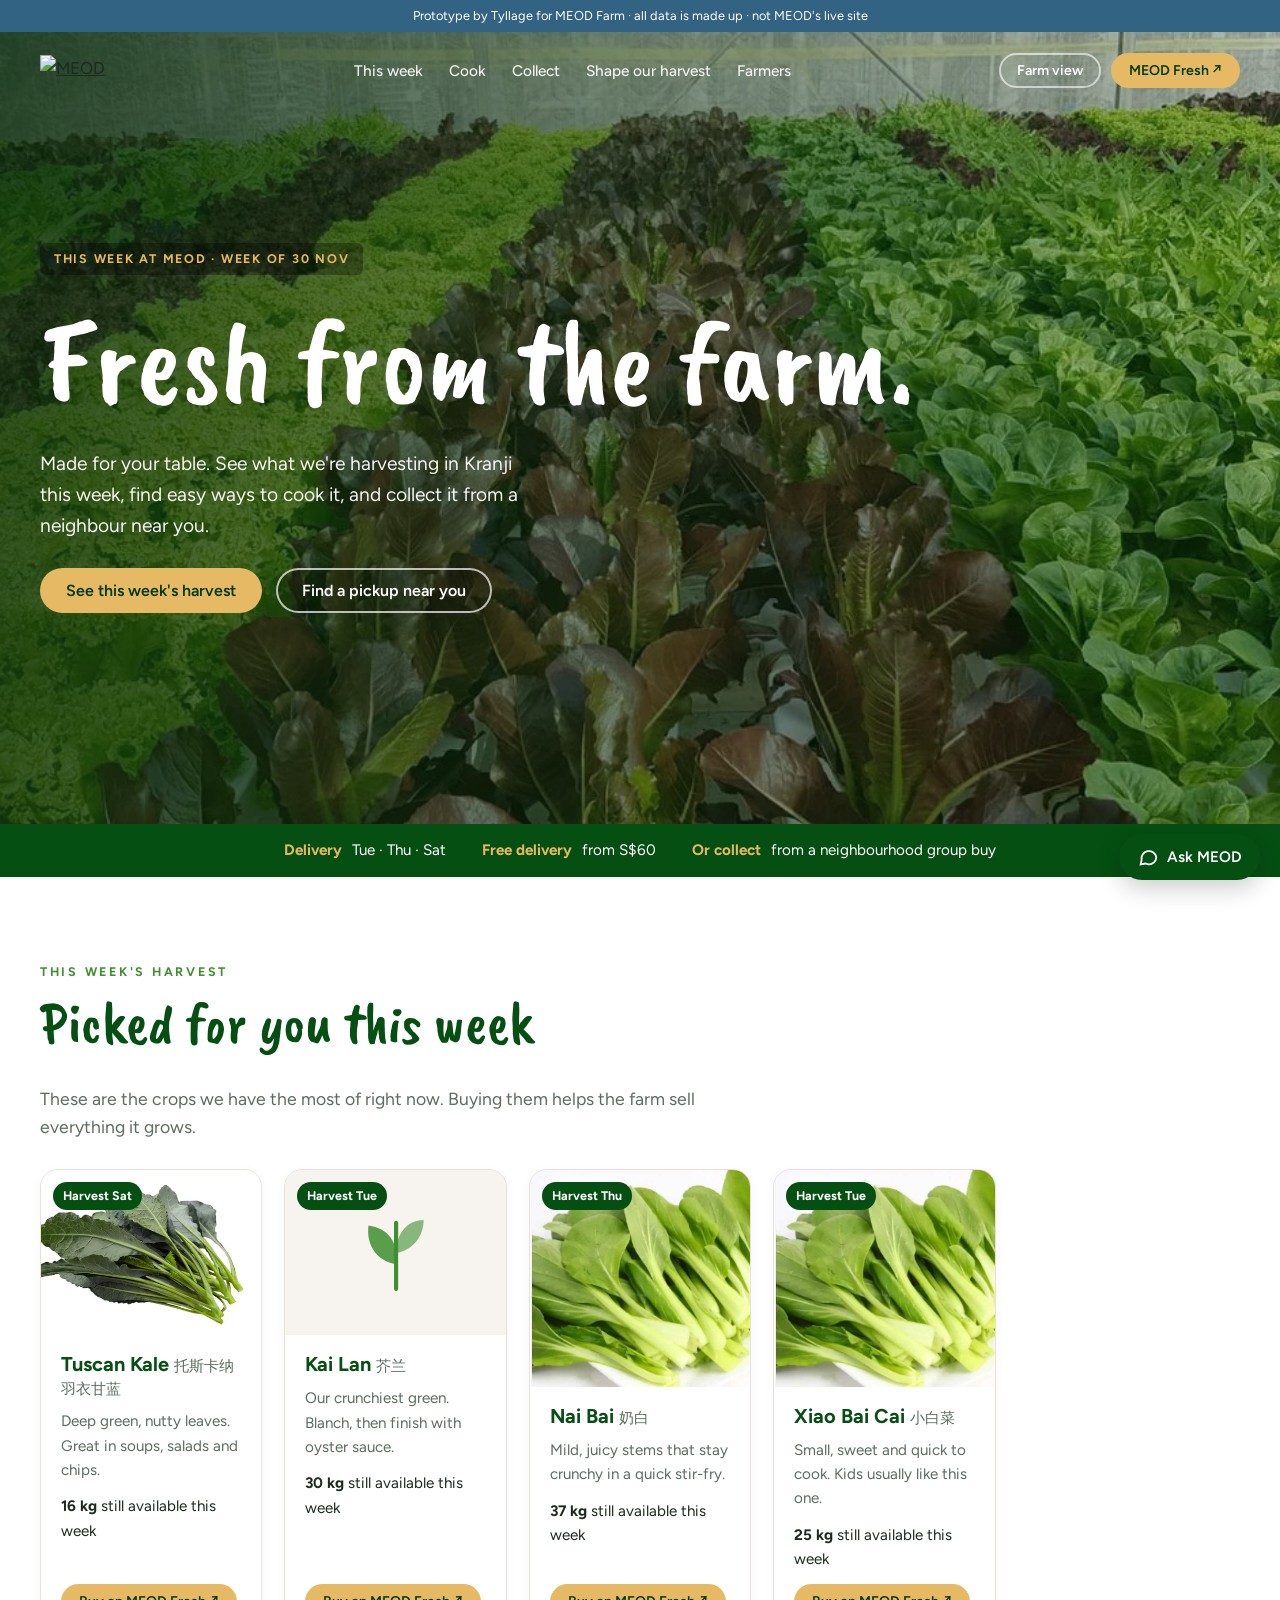
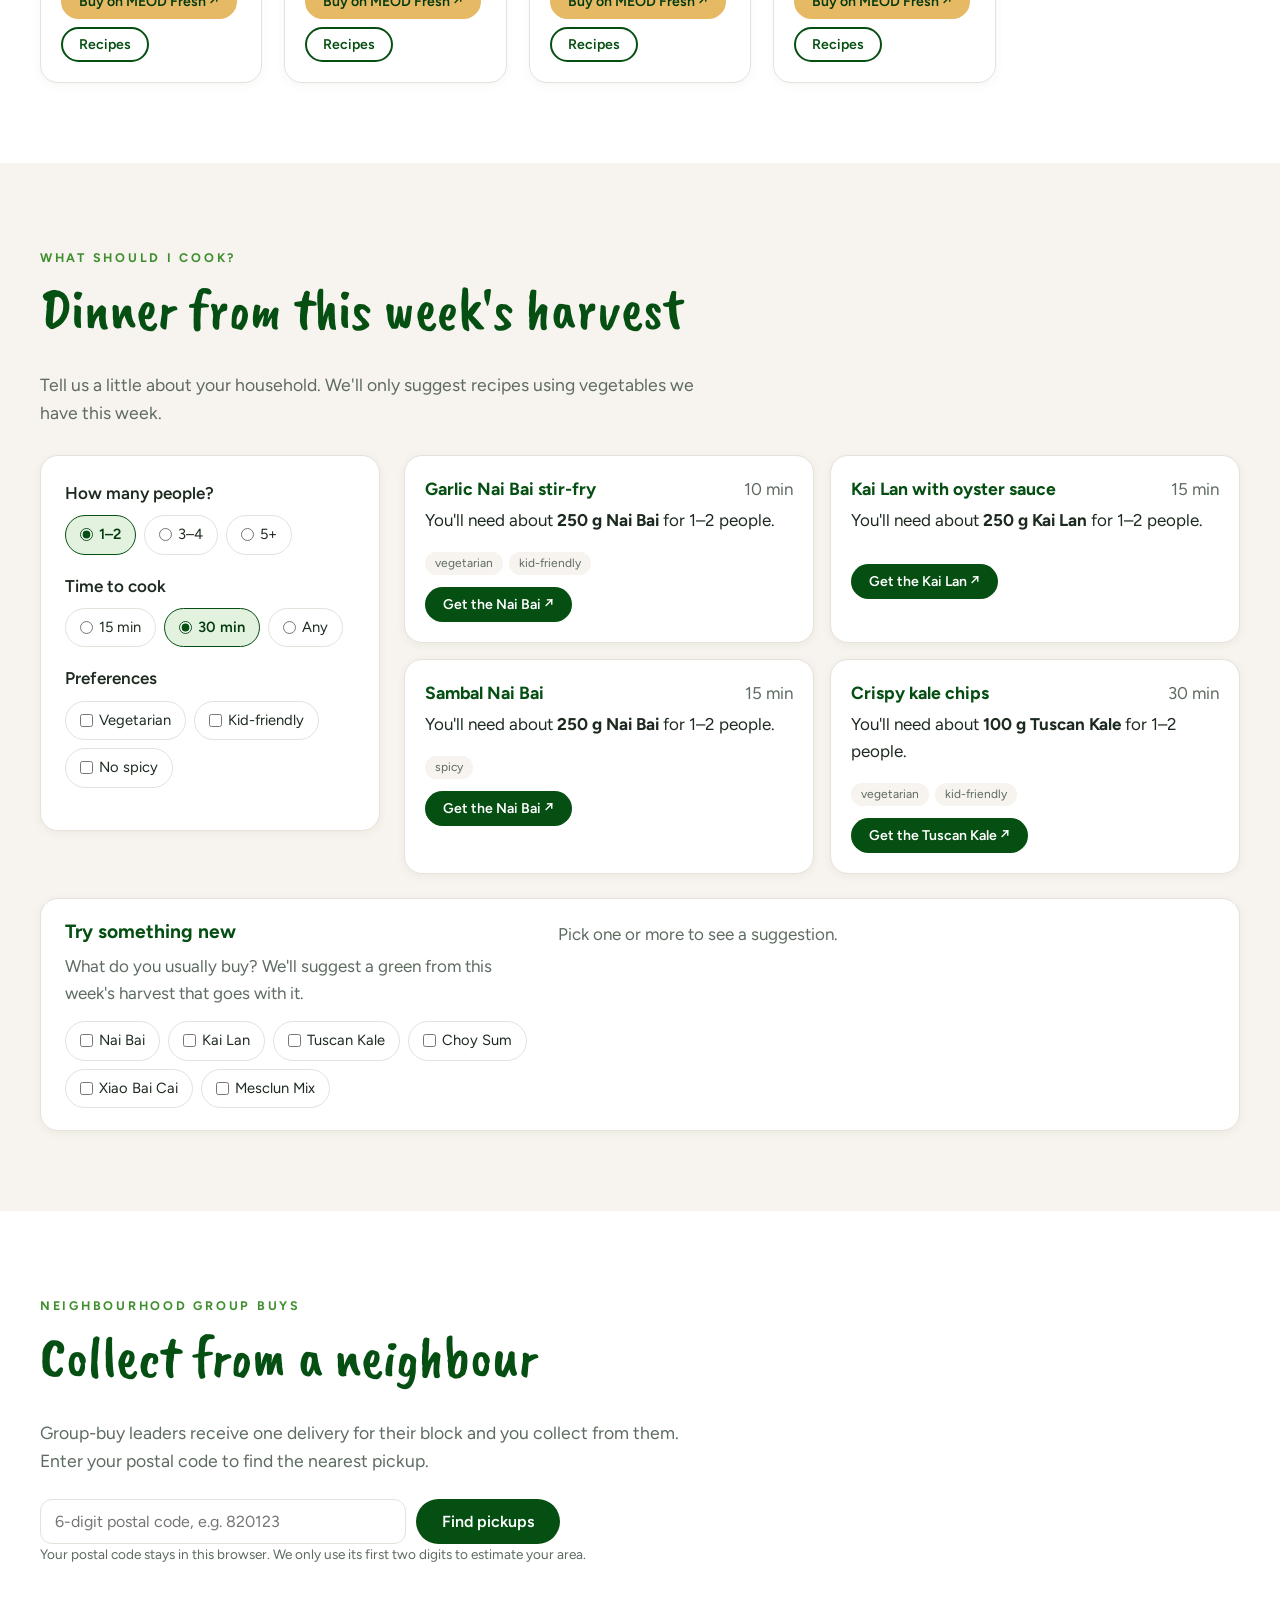
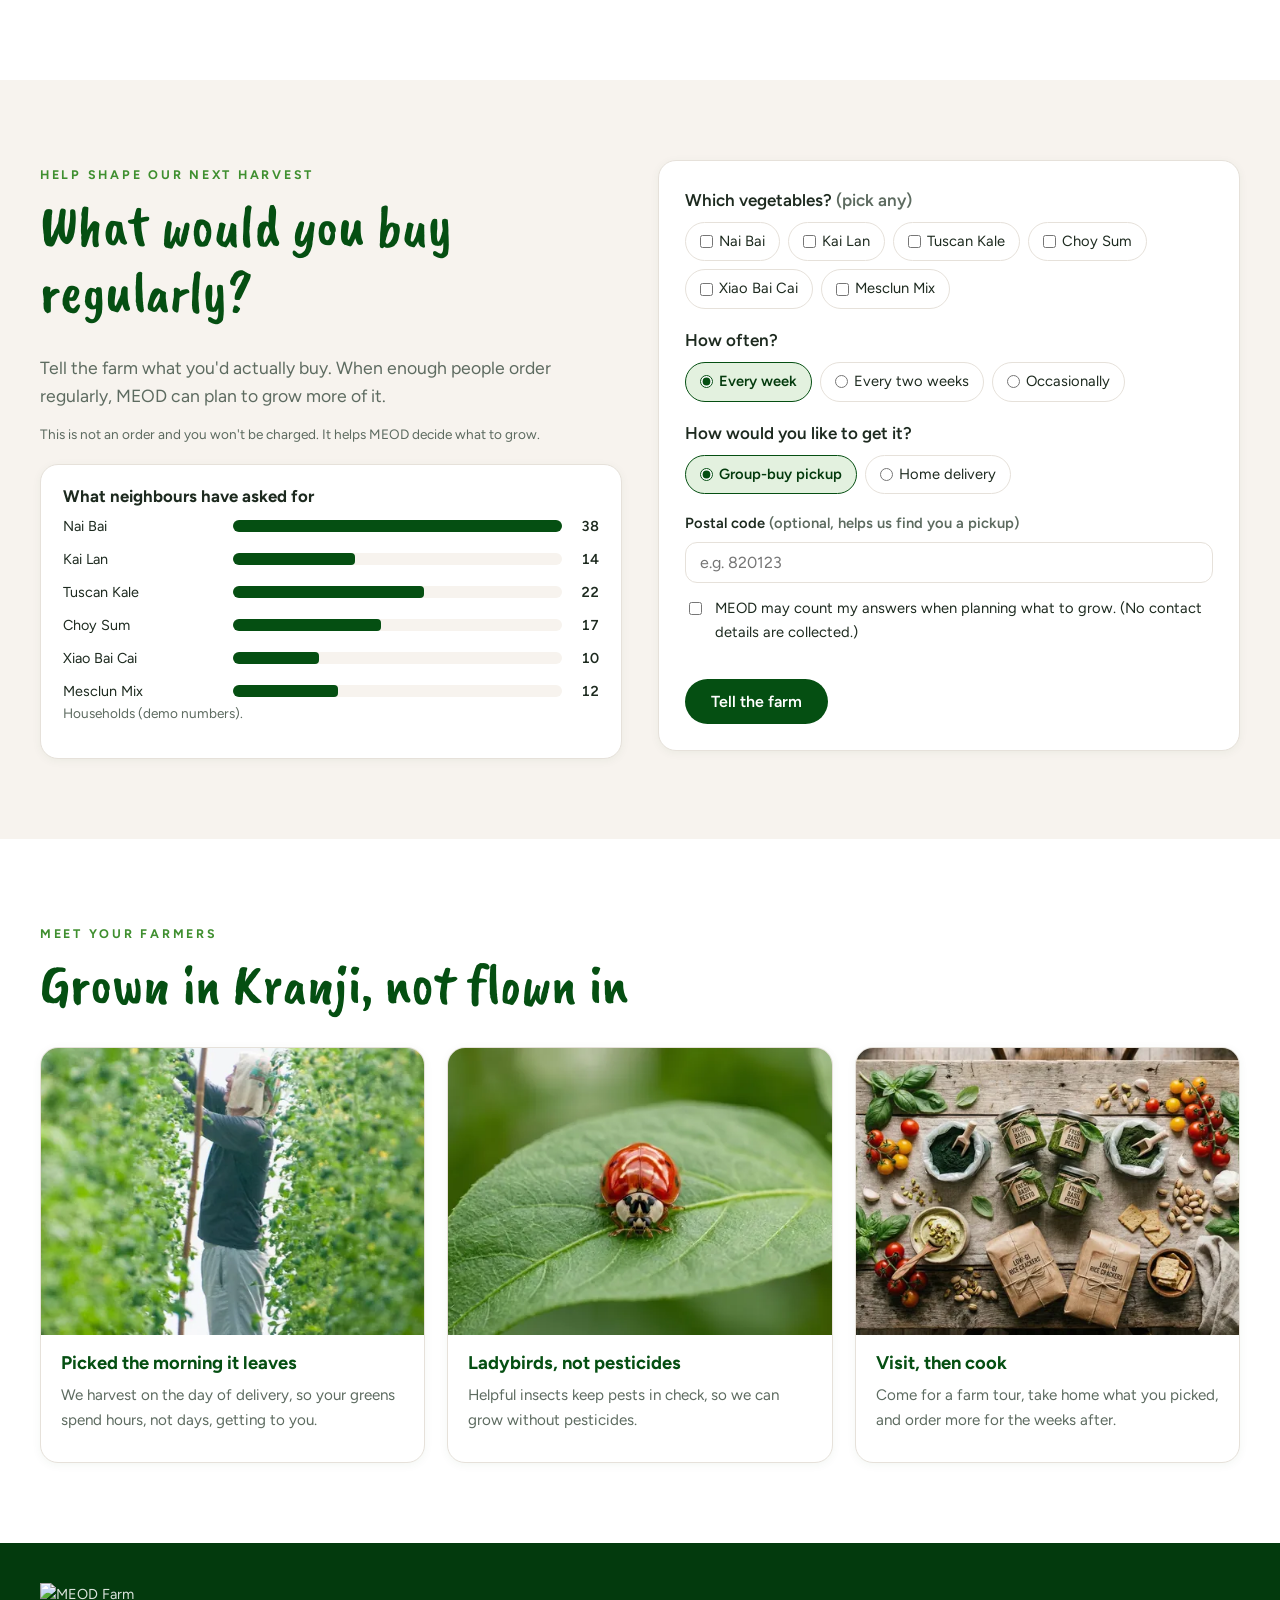
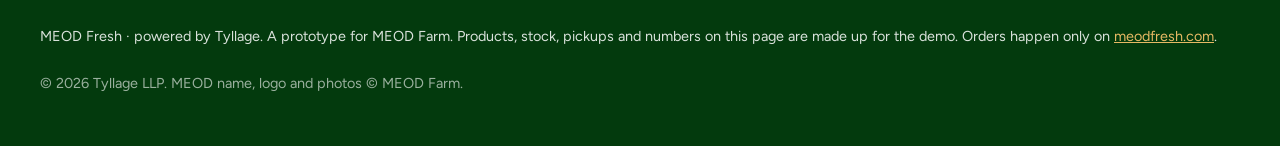
==== index.html @ af115d6a "Add 10 AI growth features to the prototype Strategy advisor, experiment optimiser with significance " ====
<!doctype html>
<html lang="en">
<head>
  <meta charset="utf-8">
  <meta name="viewport" content="width=device-width, initial-scale=1">
  <title>This Week at MEOD — Fresh Singapore-Grown Vegetables | Prototype</title>
  <meta name="description" content="Prototype: see what MEOD Farm is harvesting this week in Kranji, Singapore, find recipes, find a neighbourhood group-buy pickup and tell the farm what you'd buy.">
  <link rel="preconnect" href="https://fonts.googleapis.com">
  <link rel="preconnect" href="https://fonts.gstatic.com" crossorigin>
  <link href="https://fonts.googleapis.com/css2?family=Caveat+Brush&family=Figtree:wght@300;400;500;600;700&display=swap" rel="stylesheet">
  <link rel="stylesheet" href="css/style.css">
  <link rel="icon" type="image/png" href="assets/img/favicon.png">
  <meta name="theme-color" content="#054f12">
</head>
<body class="site">
  <a class="skip-link" href="#main">Skip to content</a>
  <div class="proto-bar" role="note">Prototype by Tyllage for MEOD Farm · all data is made up · not MEOD's live site</div>

  <header class="site-header">
    <nav class="container nav" aria-label="Main">
      <a class="logo" href="index.html"><img src="assets/meod-light.svg" alt="MEOD Farm home" width="106" height="30"></a>
      <ul class="nav-links" id="nav-links">
        <li><a href="#harvest">This week</a></li>
        <li><a href="#cook">Cook</a></li>
        <li><a href="#collect">Collect</a></li>
        <li><a href="#shape">Shape our harvest</a></li>
        <li><a href="#farmers">Farmers</a></li>
      </ul>
      <div class="nav-actions">
        <a class="btn btn-sm btn-outline-light" href="growth.html">Farm view</a>
        <a class="btn btn-sm btn-gold" data-store="nav" href="https://meodfresh.com/" target="_blank" rel="noopener">MEOD Fresh ↗</a>
        <button class="menu-toggle" type="button" aria-controls="nav-links" aria-expanded="false" aria-label="Open menu">
          <svg viewBox="0 0 24 24" fill="none" stroke="currentColor" stroke-width="2" aria-hidden="true"><path d="M3 6h18M3 12h18M3 18h18"/></svg>
        </button>
      </div>
    </nav>
  </header>

  <main id="main">
    <section class="hero">
      <img class="hero-bg" src="assets/img/hero-farm.webp" srcset="assets/img/hero-farm-640.webp 640w, assets/img/hero-farm.webp 1200w" sizes="100vw" alt="" fetchpriority="high">
      <div class="container">
        <span class="eyebrow badge">This week at MEOD · <span id="hero-week"></span></span>
        <h1 class="script">Fresh from the farm.</h1>
        <p class="hero-lead">Made for your table. See what we're harvesting in Kranji this week, find easy ways to cook it, and collect it from a neighbour near you.</p>
        <div class="hero-ctas">
          <a class="btn btn-gold" href="#harvest">See this week's harvest</a>
          <a class="btn btn-ghost" href="#collect">Find a pickup near you</a>
        </div>
      </div>
    </section>

    <div class="info-strip">
      <div class="container info-row">
        <span><strong>Delivery</strong> Tue · Thu · Sat</span>
        <span><strong>Free delivery</strong> from S$60</span>
        <span><strong>Or collect</strong> from a neighbourhood group buy</span>
      </div>
    </div>

    <section id="harvest">
      <div class="container">
        <span class="eyebrow dark">This week's harvest</span>
        <h2 class="script section-title">Picked for you this week</h2>
        <p class="lead">These are the crops we have the most of right now. Buying them helps the farm sell everything it grows.</p>
        <div class="crop-grid" id="crop-grid"></div>
      </div>
    </section>

    <section id="cook" class="tint">
      <div class="container">
        <span class="eyebrow dark">What should I cook?</span>
        <h2 class="script section-title">Dinner from this week's harvest</h2>
        <p class="lead">Tell us a little about your household. We'll only suggest recipes using vegetables we have this week.</p>
        <div class="cook-layout">
          <form class="card cook-form" id="cook-form">
            <fieldset>
              <legend>How many people?</legend>
              <div class="chips">
                <label class="chip"><input type="radio" name="size" value="2" checked> 1–2</label>
                <label class="chip"><input type="radio" name="size" value="4"> 3–4</label>
                <label class="chip"><input type="radio" name="size" value="6"> 5+</label>
              </div>
            </fieldset>
            <fieldset>
              <legend>Time to cook</legend>
              <div class="chips">
                <label class="chip"><input type="radio" name="mins" value="15"> 15 min</label>
                <label class="chip"><input type="radio" name="mins" value="30" checked> 30 min</label>
                <label class="chip"><input type="radio" name="mins" value="60"> Any</label>
              </div>
            </fieldset>
            <fieldset>
              <legend>Preferences</legend>
              <div class="chips">
                <label class="chip"><input type="checkbox" name="pref" value="vegetarian"> Vegetarian</label>
                <label class="chip"><input type="checkbox" name="pref" value="kid-friendly"> Kid-friendly</label>
                <label class="chip"><input type="checkbox" name="pref" value="no-spicy"> No spicy</label>
              </div>
            </fieldset>
          </form>
          <div class="recipe-list" id="recipe-list" aria-live="polite"></div>
        </div>
        <div class="card foryou" id="foryou">
          <div class="foryou-head">
            <h3>Try something new</h3>
            <p class="muted">What do you usually buy? We'll suggest a green from this week's harvest that goes with it.</p>
            <div class="chips" id="usual-crops"></div>
          </div>
          <div class="foryou-out" id="foryou-out" aria-live="polite"></div>
        </div>
      </div>
    </section>

    <section id="collect">
      <div class="container">
        <span class="eyebrow dark">Neighbourhood group buys</span>
        <h2 class="script section-title">Collect from a neighbour</h2>
        <p class="lead">Group-buy leaders receive one delivery for their block and you collect from them. Enter your postal code to find the nearest pickup.</p>
        <form class="postal-form" id="postal-form" novalidate>
          <label for="postal" class="sr-only">Postal code</label>
          <input id="postal" name="postal" inputmode="numeric" autocomplete="postal-code" maxlength="6" placeholder="6-digit postal code, e.g. 820123" required>
          <button class="btn btn-forest" type="submit">Find pickups</button>
        </form>
        <p class="form-note">Your postal code stays in this browser. We only use its first two digits to estimate your area.</p>
        <p class="form-error" id="postal-error" role="alert"></p>
        <div class="point-list" id="point-list" aria-live="polite"></div>
      </div>
    </section>

    <section id="shape" class="tint">
      <div class="container shape-layout">
        <div>
          <span class="eyebrow dark">Help shape our next harvest</span>
          <h2 class="script section-title">What would you buy regularly?</h2>
          <p class="lead">Tell the farm what you'd actually buy. When enough people order regularly, MEOD can plan to grow more of it.</p>
          <p class="form-note">This is not an order and you won't be charged. It helps MEOD decide what to grow.</p>
          <div class="interest-summary card" id="interest-summary"></div>
        </div>
        <form class="card interest-form" id="interest-form" novalidate>
          <fieldset>
            <legend>Which vegetables? <span class="muted">(pick any)</span></legend>
            <div class="chips" id="interest-crops"></div>
          </fieldset>
          <fieldset>
            <legend>How often?</legend>
            <div class="chips">
              <label class="chip"><input type="radio" name="freq" value="weekly" checked> Every week</label>
              <label class="chip"><input type="radio" name="freq" value="fortnightly"> Every two weeks</label>
              <label class="chip"><input type="radio" name="freq" value="occasionally"> Occasionally</label>
            </div>
          </fieldset>
          <fieldset>
            <legend>How would you like to get it?</legend>
            <div class="chips">
              <label class="chip"><input type="radio" name="via" value="group-buy" checked> Group-buy pickup</label>
              <label class="chip"><input type="radio" name="via" value="delivery"> Home delivery</label>
            </div>
          </fieldset>
          <label class="field">
            <span>Postal code <span class="muted">(optional, helps us find you a pickup)</span></span>
            <input name="postal" inputmode="numeric" maxlength="6" placeholder="e.g. 820123">
          </label>
          <label class="check">
            <input type="checkbox" name="consent" required>
            <span>MEOD may count my answers when planning what to grow. (No contact details are collected.)</span>
          </label>
          <p class="form-error" id="interest-error" role="alert"></p>
          <button class="btn btn-forest" type="submit">Tell the farm</button>
        </form>
      </div>
    </section>

    <section id="farmers">
      <div class="container">
        <span class="eyebrow dark">Meet your farmers</span>
        <h2 class="script section-title">Grown in Kranji, not flown in</h2>
        <div class="story-grid">
          <article class="story card">
            <img src="assets/img/farmer-vertical-500.webp" alt="A MEOD farmer tending greens" width="500" height="625" loading="lazy">
            <div class="story-body">
              <h3>Picked the morning it leaves</h3>
              <p>We harvest on the day of delivery, so your greens spend hours, not days, getting to you.</p>
            </div>
          </article>
          <article class="story card">
            <img src="assets/img/ladybug-640.webp" alt="A ladybird on a leaf" width="640" height="427" loading="lazy">
            <div class="story-body">
              <h3>Ladybirds, not pesticides</h3>
              <p>Helpful insects keep pests in check, so we can grow without pesticides.</p>
            </div>
          </article>
          <article class="story card">
            <img src="assets/img/farm-flatlay-640.webp" alt="MEOD vegetables laid out on a table" width="640" height="427" loading="lazy">
            <div class="story-body">
              <h3>Visit, then cook</h3>
              <p>Come for a farm tour, take home what you picked, and order more for the weeks after.</p>
            </div>
          </article>
        </div>
      </div>
    </section>
  </main>

  <footer class="site-footer">
    <div class="container footer-row">
      <img src="assets/meod-light.svg" alt="MEOD Farm" width="106" height="30" loading="lazy">
      <p>MEOD Fresh · powered by Tyllage. A prototype for MEOD Farm. Products, stock, pickups and numbers on this page are made up for the demo. Orders happen only on <a href="https://meodfresh.com/" target="_blank" rel="noopener">meodfresh.com</a>.</p>
      <p class="muted-light">© 2026 Tyllage LLP. MEOD name, logo and photos © MEOD Farm.</p>
    </div>
  </footer>

  <button class="chat-fab" type="button" id="chat-open" aria-controls="chat" aria-expanded="false">
    <svg viewBox="0 0 24 24" fill="none" stroke="currentColor" stroke-width="2" aria-hidden="true"><path d="M21 12a8 8 0 0 1-11.6 7.1L4 20l1-4.6A8 8 0 1 1 21 12z"/></svg>
    <span>Ask MEOD</span>
  </button>
  <div class="chat" id="chat" role="dialog" aria-label="Ask MEOD" hidden>
    <div class="chat-head">
      <div><strong>Ask MEOD</strong><span>Answers from MEOD's approved info · prototype</span></div>
      <button type="button" class="chat-close" id="chat-close" aria-label="Close chat">×</button>
    </div>
    <div class="chat-log" id="chat-log" aria-live="polite"></div>
    <div class="chat-suggest" id="chat-suggest"></div>
    <form class="chat-form" id="chat-form">
      <label for="chat-input" class="sr-only">Your question</label>
      <input id="chat-input" autocomplete="off" maxlength="300" placeholder="Ask about this week's harvest, pickups…">
      <button class="btn btn-sm btn-forest" type="submit">Send</button>
    </form>
    <p class="chat-note">Please don't share phone numbers or addresses. Anything like that is removed before it's saved.</p>
  </div>

  <script src="js/data.js"></script>
  <script src="js/intel.js"></script>
  <script src="js/ui.js"></script>
  <script src="js/site.js"></script>
</body>
</html>
---- css/style.css ----
/* Tyllage Growth Intelligence for MEOD — consumer page + farm hub.
   Palette sampled from meod.com.sg (same tokens as Tyllage-Vibecode): forest, gold, berry, stony. */
:root {
  --forest: #054f12;
  --forest-dark: #033a0d;
  --leaf: #3f8f2f;
  --gold: #e6b964;
  --gold-dark: #c9993f;
  --berry: #326383;
  --stony: #e2dbd3;
  --cream: #f7f3ee;
  --ink: #1d2a1f;
  --muted: #5d6b60;
  --line: #e6e1da;
  --white: #ffffff;
  --danger: #b3361f;
  --good-bg: #e3f1df; --good-ink: #1f5e17;
  --warn-bg: #fbefd6; --warn-ink: #7a5300;
  --bad-bg: #f8e1dc;  --bad-ink: #8f2a17;
  --neutral-bg: #ece9e4; --neutral-ink: #4a514b;
  --radius: 18px;
  --shadow: 0 10px 30px rgba(5, 79, 18, 0.12);
  --font-script: "Caveat Brush", "Brush Script MT", cursive;
  --font-body: "Figtree", system-ui, -apple-system, "Segoe UI", sans-serif;
  --max: 1200px;
}

* { box-sizing: border-box; }
html { scroll-behavior: smooth; scroll-padding-top: 90px; }
body { margin: 0; font-family: var(--font-body); font-size: 17px; line-height: 1.6; color: var(--ink); background: var(--white); }
img { max-width: 100%; height: auto; display: block; }
a { color: inherit; }
h1, h2, h3 { line-height: 1.15; margin: 0 0 .5em; }
p { margin: 0 0 .8em; }
.script { font-family: var(--font-script); font-weight: 400; }
.container { width: min(var(--max), 100% - 32px); margin-inline: auto; }
.muted { color: var(--muted); }
.small { font-size: .85rem; }
.sr-only { position: absolute; width: 1px; height: 1px; overflow: hidden; clip: rect(0 0 0 0); white-space: nowrap; }
.skip-link { position: absolute; left: -999px; top: 8px; background: var(--gold); padding: 8px 14px; z-index: 100; border-radius: 8px; }
.skip-link:focus { left: 8px; }
:focus-visible { outline: 3px solid var(--gold); outline-offset: 2px; }

.eyebrow { display: inline-block; font-size: .78rem; letter-spacing: .22em; text-transform: uppercase; font-weight: 700; color: var(--gold); }
.eyebrow.dark { color: var(--leaf); }
.lead { font-size: 1.1rem; color: var(--muted); max-width: 62ch; }
.proto-bar { background: var(--berry); color: var(--white); text-align: center; font-size: .8rem; padding: 6px 16px; position: relative; z-index: 60; }

/* Buttons */
.btn { display: inline-flex; align-items: center; justify-content: center; gap: 8px; padding: 11px 24px; border-radius: 999px; font: 600 1rem var(--font-body); text-decoration: none; border: 2px solid transparent; cursor: pointer; transition: transform .15s ease, background .2s ease, color .2s ease; white-space: nowrap; }
.btn:hover { transform: translateY(-1px); }
.btn-sm { padding: 7px 16px; font-size: .88rem; }
.btn-gold { background: var(--gold); color: var(--forest-dark); }
.btn-gold:hover { background: var(--gold-dark); }
.btn-forest { background: var(--forest); color: var(--white); }
.btn-forest:hover { background: var(--forest-dark); }
.btn-ghost { border-color: rgba(255,255,255,.7); color: var(--white); background: rgba(0,0,0,.15); }
.btn-ghost:hover { background: rgba(255,255,255,.15); }
.btn-outline { border-color: var(--forest); color: var(--forest); background: transparent; }
.btn-outline:hover { background: var(--forest); color: var(--white); }
.btn-outline-light { border-color: rgba(255,255,255,.6); color: var(--white); background: transparent; }
.btn-outline-light:hover { background: var(--white); color: var(--forest); }
.btn.danger { border-color: var(--danger); color: var(--danger); }
.btn.danger:hover { background: var(--danger); color: var(--white); }

.card { background: var(--white); border: 1px solid var(--line); border-radius: var(--radius); box-shadow: 0 2px 10px rgba(5,79,18,.05); }

/* Forms */
fieldset { border: 0; padding: 0; margin: 0 0 18px; min-width: 0; }
legend { font-weight: 600; margin-bottom: 8px; padding: 0; }
.chips { display: flex; flex-wrap: wrap; gap: 8px; }
.chip { display: inline-flex; align-items: center; gap: 6px; padding: 7px 14px; border-radius: 999px; border: 1.5px solid var(--line); background: var(--white); cursor: pointer; font-size: .92rem; text-decoration: none; color: var(--ink); }
.chip input { accent-color: var(--forest); margin: 0; }
.chip:has(input:checked), .chip.on { border-color: var(--forest); background: var(--good-bg); color: var(--forest-dark); font-weight: 600; }
.chip:has(input:focus-visible) { outline: 3px solid var(--gold); outline-offset: 2px; }
.field { display: grid; gap: 6px; margin-bottom: 14px; font-weight: 600; font-size: .92rem; }
.field input, .field textarea, .postal-form input, textarea {
  font: 400 1rem var(--font-body); padding: 10px 14px; border: 1.5px solid var(--line); border-radius: 12px; width: 100%; background: var(--white); color: var(--ink);
}
.field input:focus, textarea:focus, .postal-form input:focus { border-color: var(--forest); outline: none; box-shadow: 0 0 0 3px rgba(5,79,18,.15); }
.check { display: flex; gap: 10px; align-items: flex-start; font-size: .92rem; margin-bottom: 12px; }
.check input { margin-top: 5px; accent-color: var(--forest); }
.form-note { font-size: .85rem; color: var(--muted); }
.form-error { color: var(--danger); font-weight: 600; font-size: .92rem; min-height: 1em; margin: 4px 0 8px; }

/* ================= Consumer page ================= */
.site-header { position: sticky; top: 0; z-index: 50; background: transparent; margin-bottom: -76px; transition: background .3s ease, box-shadow .3s ease; }
.site-header.solid, .site-header.menu-open { background: rgba(5,79,18,.97); box-shadow: 0 4px 20px rgba(0,0,0,.15); }
.nav { display: flex; align-items: center; justify-content: space-between; height: 76px; gap: 12px; }
.logo img { height: 30px; width: auto; }
.nav-links { display: flex; gap: 26px; list-style: none; margin: 0; padding: 0; }
.nav-links a { color: var(--white); text-decoration: none; font-size: .96rem; font-weight: 500; opacity: .9; }
.nav-links a:hover { opacity: 1; color: var(--gold); }
.nav-actions { display: flex; gap: 10px; align-items: center; }
.menu-toggle { display: none; background: none; border: 0; color: var(--white); cursor: pointer; padding: 6px; }
.menu-toggle svg { width: 28px; height: 28px; }

.hero { position: relative; min-height: min(88vh, 820px); min-height: min(88svh, 820px); display: flex; align-items: center; color: var(--white); padding: 120px 0 70px; overflow: hidden; }
.hero::before { content: ""; position: absolute; inset: 0; z-index: 1; background: linear-gradient(100deg, rgba(3,40,10,.82) 0%, rgba(3,40,10,.45) 60%, rgba(3,40,10,.25) 100%); }
.hero > * { position: relative; z-index: 2; }
.hero > .hero-bg { position: absolute; inset: 0; z-index: 0; width: 100%; height: 100%; object-fit: cover; }
.hero h1 { font-size: clamp(3.4rem, 10vw, 7.5rem); margin: .15em 0 .15em; }
.hero .badge { background: rgba(0,0,0,.3); padding: 6px 14px; border-radius: 6px; letter-spacing: .14em; }
.hero-lead { font-size: 1.2rem; max-width: 40ch; opacity: .95; margin-bottom: 1.4em; }
.hero-ctas { display: flex; gap: 14px; flex-wrap: wrap; }

.info-strip { background: var(--forest); color: var(--white); padding: 14px 0; font-size: .95rem; }
.info-row { display: flex; flex-wrap: wrap; justify-content: center; gap: 10px 36px; }
.info-row strong { color: var(--gold); margin-right: 6px; }

.site section { padding: 80px 0; }
.site section.tint { background: var(--cream); }
.section-title { font-size: clamp(2.4rem, 6vw, 3.6rem); color: var(--forest); margin-top: .1em; }

.crop-grid { display: grid; grid-template-columns: repeat(auto-fill, minmax(min(100%, 205px), 1fr)); gap: 22px; margin-top: 28px; }
.crop-card { overflow: hidden; display: flex; flex-direction: column; }
.crop-media { position: relative; aspect-ratio: 4 / 3; background: var(--cream); display: grid; place-items: center; }
.crop-media img { width: 100%; height: 100%; object-fit: cover; }
.leaf-art { width: 40%; color: var(--leaf); }
.crop-media .tag { position: absolute; top: 12px; left: 12px; background: var(--forest); color: var(--white); font-size: .78rem; font-weight: 700; padding: 4px 10px; border-radius: 999px; }
.crop-body { padding: 18px 20px 20px; display: flex; flex-direction: column; flex: 1; }
.crop-body h3 { font-size: 1.25rem; color: var(--forest); }
.crop-body .zh { color: var(--muted); font-weight: 500; font-size: .95rem; }
.crop-body p { font-size: .95rem; color: var(--muted); }
.crop-body .avail { color: var(--ink); }
.crop-actions { display: flex; gap: 8px; flex-wrap: wrap; margin-top: auto; }

.cook-layout { display: grid; grid-template-columns: minmax(0, 340px) minmax(0, 1fr); gap: 24px; margin-top: 28px; align-items: start; }
.cook-form { padding: 24px; }
.recipe-list { display: grid; grid-template-columns: repeat(2, minmax(0, 1fr)); gap: 16px; }
.recipe { padding: 20px; display: flex; flex-direction: column; gap: 4px; }
.recipe .btn { align-self: flex-start; margin-top: 8px; }
.recipe-top { display: flex; justify-content: space-between; gap: 10px; align-items: baseline; }
.recipe-top .muted { white-space: nowrap; }
.recipe h3 { font-size: 1.1rem; color: var(--forest); margin: 0; }
.tags { display: flex; flex-wrap: wrap; gap: 6px; }
.mini-tag { display: inline-block; font-size: .75rem; background: var(--cream); color: var(--muted); padding: 2px 10px; border-radius: 999px; }
.mini-tag.warn { background: var(--warn-bg); color: var(--warn-ink); }
.empty, .notice { padding: 20px; }
.notice { background: var(--warn-bg); border-color: #f0dcb0; grid-column: 1 / -1; }

.postal-form { display: flex; gap: 10px; max-width: 520px; margin-top: 24px; }
.postal-form input { flex: 1; min-width: 0; }
.point-list { display: grid; grid-template-columns: repeat(auto-fill, minmax(min(100%, 260px), 1fr)); gap: 16px; margin-top: 8px; }
.point { padding: 20px; }
.point.far { opacity: .75; }
.point-top { display: flex; justify-content: space-between; gap: 10px; align-items: baseline; }
.point h3 { font-size: 1.1rem; color: var(--forest); margin: 0 0 6px; }
.km { font-weight: 700; color: var(--berry); font-size: .9rem; white-space: nowrap; }

.shape-layout { display: grid; grid-template-columns: minmax(0, 1fr) minmax(0, 1fr); gap: 36px; align-items: start; }
.interest-form { padding: 26px; }
.interest-summary { padding: 22px; margin-top: 18px; }
.interest-summary h3 { font-size: 1.05rem; }

.bars, .hbars { list-style: none; margin: 0; padding: 0; display: grid; gap: 10px; }
.bars li, .hbars li { display: grid; grid-template-columns: minmax(90px, 160px) minmax(0, 1fr) auto; gap: 10px; align-items: center; font-size: .9rem; border-radius: 8px; }
.bar-track { height: 12px; background: var(--cream); border-radius: 999px; overflow: hidden; }
.bar-fill { display: block; height: 100%; background: var(--forest); border-radius: 0 4px 4px 0; }
.bar-val { font-variant-numeric: tabular-nums; font-weight: 600; min-width: 3ch; text-align: right; }

.story-grid { display: grid; grid-template-columns: repeat(3, minmax(0, 1fr)); gap: 22px; margin-top: 28px; }
.story { overflow: hidden; }
.story img { width: 100%; aspect-ratio: 4 / 3; object-fit: cover; }
.story-body { padding: 18px 20px; }
.story-body h3 { color: var(--forest); font-size: 1.15rem; }
.story-body p { color: var(--muted); font-size: .95rem; }

.site-footer { background: var(--forest-dark); color: rgba(255,255,255,.85); padding: 40px 0; font-size: .9rem; }
.footer-row { display: grid; gap: 12px; }
.footer-row a { color: var(--gold); }
.muted-light { color: rgba(255,255,255,.6); }

.toast { position: fixed; left: 50%; bottom: 24px; transform: translate(-50%, 20px); background: var(--ink); color: var(--white); padding: 12px 20px; border-radius: 12px; font-size: .92rem; opacity: 0; pointer-events: none; transition: opacity .2s ease, transform .2s ease; z-index: 200; max-width: calc(100% - 32px); }
.toast.show { opacity: 1; transform: translate(-50%, 0); }

@media (max-width: 960px) {
  .menu-toggle { display: inline-flex; }
  .nav-links { display: none; position: absolute; top: 76px; left: 0; right: 0; flex-direction: column; gap: 0; background: var(--forest); padding: 8px 16px 16px; }
  .nav-links.open { display: flex; }
  .nav-links a { display: block; padding: 12px 0; border-bottom: 1px solid rgba(255,255,255,.1); }
}
@media (max-width: 860px) {
  .cook-layout, .shape-layout { grid-template-columns: minmax(0, 1fr); }
  .story-grid { grid-template-columns: minmax(0, 1fr); }
  .recipe-list { grid-template-columns: minmax(0, 1fr); }
  .site section { padding: 60px 0; }
}
@media (max-width: 520px) {
  .nav-actions .btn-outline-light { display: none; }
  .logo img { height: 24px; }
  .hero-ctas .btn { flex: 1 1 auto; }
  .postal-form { flex-direction: column; }
  .info-row { flex-direction: column; align-items: center; gap: 4px; }
}

/* ================= Farm hub ================= */
.hub { background: var(--cream); font-size: 16px; }
.hub-header { background: var(--forest); color: var(--white); display: flex; justify-content: space-between; align-items: center; gap: 12px; padding: 12px max(16px, calc((100% - var(--max)) / 2)); }
.hub-brand { display: flex; align-items: center; gap: 14px; }
.hub-brand img { height: 24px; width: auto; }
.hub-brand div { display: grid; line-height: 1.2; border-left: 1px solid rgba(255,255,255,.3); padding-left: 14px; }
.hub-brand strong { font-size: 1rem; }
.hub-brand span { font-size: .78rem; color: var(--gold); }
.hub-tabs { position: sticky; top: 0; z-index: 40; background: var(--white); border-bottom: 1px solid var(--line); display: flex; gap: 4px; overflow-x: auto; padding: 0 max(16px, calc((100% - var(--max)) / 2)); scrollbar-width: thin; }
.hub-tabs a { padding: 14px 14px 12px; text-decoration: none; color: var(--muted); font-weight: 600; font-size: .93rem; border-bottom: 3px solid transparent; white-space: nowrap; }
.hub-tabs a:hover { color: var(--forest); }
.hub-tabs a.on { color: var(--forest); border-color: var(--gold); }
.hub-main { width: min(var(--max), 100% - 32px); margin: 24px auto 40px; display: grid; gap: 24px; }
.hub-main:focus { outline: none; }
.hub-footer { width: min(var(--max), 100% - 32px); margin: 0 auto 40px; color: var(--muted); font-size: .85rem; }

.band { background: linear-gradient(120deg, var(--forest) 0%, #0b6a1c 100%); color: var(--white); border-radius: var(--radius); padding: 26px 28px; }
.band h1 { font-size: clamp(1.5rem, 3vw, 2rem); margin: 4px 0 6px; }
.band p { opacity: .92; margin: 0; max-width: 70ch; }
.band-date { font-size: .8rem; letter-spacing: .12em; text-transform: uppercase; color: var(--gold); font-weight: 700; }
.band-actions { display: flex; gap: 10px; flex-wrap: wrap; margin-top: 16px; }

.kpis { display: grid; grid-template-columns: repeat(4, minmax(0, 1fr)); gap: 16px; }
.kpi { background: var(--white); border: 1px solid var(--line); border-radius: 14px; padding: 16px 18px; display: grid; gap: 2px; align-content: start; }
.panel .kpi { background: var(--cream); border: 0; }
.kpi-label { font-size: .82rem; color: var(--muted); font-weight: 600; }
.kpi strong { font-size: 1.6rem; color: var(--forest); font-variant-numeric: tabular-nums; line-height: 1.2; }
.kpi-sub { font-size: .78rem; color: var(--muted); }

.panel { background: var(--white); border: 1px solid var(--line); border-radius: var(--radius); padding: 22px 24px; min-width: 0; display: grid; gap: 14px; align-content: start; }
.panel-title { font-size: 1.12rem; color: var(--ink); margin: 0; }
.ai-title { display: inline-flex; flex-wrap: wrap; align-items: center; gap: 10px; }
.ai-pill { font-size: .7rem; font-weight: 700; letter-spacing: .05em; text-transform: uppercase; padding: 3px 9px; border-radius: 999px; background: #e4edf3; color: var(--berry); }
.grid-2 { display: grid; grid-template-columns: repeat(2, minmax(0, 1fr)); gap: 24px; }
.grid-2.tight { gap: 20px; }
.stack { display: grid; }
.small-title { font-size: .95rem; margin-bottom: 8px; }

.pill { display: inline-block; font-size: .78rem; font-weight: 700; padding: 3px 10px; border-radius: 999px; white-space: nowrap; }
.pill.good { background: var(--good-bg); color: var(--good-ink); }
.pill.warn { background: var(--warn-bg); color: var(--warn-ink); }
.pill.bad { background: var(--bad-bg); color: var(--bad-ink); }
.pill.neutral { background: var(--neutral-bg); color: var(--neutral-ink); }
.pill.good::before { content: "▲ "; } .pill.warn::before { content: "● "; } .pill.bad::before { content: "! "; } .pill.neutral::before { content: "– "; }

.link { color: var(--forest); font-weight: 600; text-decoration: none; white-space: nowrap; }
.link:hover { text-decoration: underline; }

.actions { list-style: none; margin: 0; padding: 0; display: grid; gap: 10px; }
.actions li { display: grid; grid-template-columns: 96px minmax(0, 1fr) auto; gap: 10px; align-items: center; padding: 10px 12px; background: var(--cream); border-radius: 12px; font-size: .93rem; }
.actions .pill { justify-self: start; }

.table-wrap { overflow-x: auto; }
.data-table { width: 100%; border-collapse: collapse; font-size: .9rem; }
.data-table th { text-align: left; font-size: .78rem; text-transform: uppercase; letter-spacing: .05em; color: var(--muted); padding: 8px 10px; border-bottom: 2px solid var(--line); white-space: nowrap; }
.data-table td { padding: 10px; border-bottom: 1px solid var(--line); vertical-align: middle; }
.data-table .num { text-align: right; font-variant-numeric: tabular-nums; white-space: nowrap; }
.data-table tbody tr:hover { background: #fbf9f6; }
.data-table.compact td, .data-table.compact th { padding: 7px 10px; }
.btn-pair { display: inline-flex; gap: 6px; }

.why { background: var(--cream); border-radius: 12px; padding: 10px 14px; font-size: .9rem; }
.why summary { cursor: pointer; font-weight: 600; color: var(--forest); }
.why ol { margin: 10px 0 6px; padding-left: 20px; display: grid; gap: 4px; }

.facts { display: grid; grid-template-columns: 150px minmax(0, 1fr); gap: 8px 16px; margin: 0; font-size: .95rem; }
.facts dt { color: var(--muted); font-weight: 600; }
.facts dd { margin: 0; }
.link-row { display: flex; gap: 10px; align-items: center; flex-wrap: wrap; }
.utm { flex: 1; min-width: 0; overflow-wrap: anywhere; background: var(--cream); padding: 8px 12px; border-radius: 10px; font-size: .82rem; }

.drafts { display: grid; grid-template-columns: repeat(3, minmax(0, 1fr)); gap: 16px; }
.draft { display: grid; gap: 8px; align-content: start; }
.draft h3 { font-size: .95rem; margin: 0; }
.draft textarea { font-size: .88rem; resize: vertical; }
.draft .btn { justify-self: start; }
.checks { list-style: none; margin: 0; padding: 0; display: grid; gap: 3px; font-size: .82rem; }
.checks .ok { color: var(--good-ink); }
.checks .no { color: var(--bad-ink); font-weight: 600; }
.approve-row { display: flex; gap: 12px; align-items: center; flex-wrap: wrap; }
.verdict-line { font-size: .93rem; }
.verdict { display: grid; gap: 6px; justify-items: start; }
.verdict p { margin: 0; }

.utm-form { display: grid; grid-template-columns: repeat(3, minmax(0, 1fr)); gap: 10px; }
.utm-form .field { margin: 0; }

.seg-list { list-style: none; margin: 0; padding: 0; display: grid; gap: 10px; }
.seg-list li { display: grid; gap: 2px; padding: 10px 12px; background: var(--cream); border-radius: 12px; font-size: .93rem; }

.rules-form { display: grid; grid-template-columns: repeat(2, minmax(0, 1fr)); gap: 4px 24px; }
.rules-form .approve-row { grid-column: 1 / -1; }

/* Charts: one hue, recessive grid, dashed reference line, hover on every mark */
.chart { width: 100%; height: auto; display: block; overflow: visible; }
.chart .grid { stroke: var(--line); stroke-width: 1; }
.chart .axis { fill: var(--muted); font-size: 11px; font-family: var(--font-body); }
.chart .bar { fill: var(--forest); }
.chart .hit { cursor: default; outline: none; }
.chart .hit:hover .bar, .chart .hit:focus .bar { fill: var(--leaf); }
.chart .ref { stroke: var(--ink); stroke-width: 1.5; stroke-dasharray: 5 4; }
.chart .ref-label { fill: var(--ink); font-size: 11px; font-weight: 700; font-family: var(--font-body); paint-order: stroke; stroke: var(--white); stroke-width: 4px; }
.hbars li:hover .bar-fill, .hbars li:focus .bar-fill { background: var(--leaf); }
.hbars li:focus { outline: 2px solid var(--gold); outline-offset: 2px; }
.spark { width: 90px; height: 26px; }
.spark-line { fill: none; stroke: var(--forest); stroke-width: 2; stroke-linejoin: round; stroke-linecap: round; }
.spark-dot { fill: var(--forest); stroke: var(--white); stroke-width: 2; }
.chart-tip { position: fixed; z-index: 300; background: var(--ink); color: var(--white); font-size: .82rem; padding: 6px 10px; border-radius: 8px; pointer-events: none; max-width: 260px; }

@media (max-width: 1000px) {
  .drafts { grid-template-columns: minmax(0, 1fr); }
}
@media (max-width: 860px) {
  .grid-2, .rules-form { grid-template-columns: minmax(0, 1fr); }
  .kpis { grid-template-columns: repeat(2, minmax(0, 1fr)); }
  .utm-form { grid-template-columns: minmax(0, 1fr); }
}
@media (max-width: 640px) {
  .hub-header .btn { padding: 6px 12px; }
  .panel { padding: 18px 16px; }
  .band { padding: 22px 18px; }
  .facts { grid-template-columns: minmax(0, 1fr); gap: 2px; }
  .facts dd { margin-bottom: 8px; }
  .actions li { grid-template-columns: minmax(0, 1fr) auto; }
  .actions li > span:nth-child(2) { grid-column: 1 / -1; grid-row: 2; }
  /* Tables become labelled cards */
  .data-table thead { display: none; }
  .data-table, .data-table tbody, .data-table tr, .data-table td { display: block; width: 100%; }
  .data-table tr { border: 1px solid var(--line); border-radius: 12px; padding: 6px 12px; margin-bottom: 10px; }
  .data-table td { border: 0; padding: 6px 0; display: grid; grid-template-columns: 120px minmax(0, 1fr); gap: 10px; text-align: left; }
  .data-table td.num { text-align: left; white-space: normal; }
  .data-table td::before { content: attr(data-label); color: var(--muted); font-size: .78rem; font-weight: 700; text-transform: uppercase; letter-spacing: .04em; }
  .data-table td[data-label=""]::before { content: none; }
  .data-table td[data-label=""] { grid-template-columns: minmax(0, 1fr); }
}
@media (max-width: 480px) {
  .kpis { gap: 10px; }
  .kpi { padding: 12px; }
  .kpi strong { font-size: 1.3rem; }
  .hub-brand div { display: none; }
}
@media (prefers-reduced-motion: reduce) {
  html { scroll-behavior: auto; }
  .btn, .toast { transition: none; }
}

/* Funnel steps (stages differ by orders of magnitude, so numbers + step rates instead of bars) */
.funnel { list-style: none; margin: 0; padding: 0; display: grid; gap: 8px; }
.funnel li { display: grid; grid-template-columns: minmax(0, 1fr) auto; gap: 0 12px; padding: 10px 14px; background: var(--cream); border-radius: 12px; border-left: 4px solid var(--forest); }
.funnel li:nth-child(2) { margin-left: 4%; } .funnel li:nth-child(3) { margin-left: 8%; } .funnel li:nth-child(4) { margin-left: 12%; }
.funnel-label { font-weight: 600; font-size: .92rem; }
.funnel strong { grid-row: span 2; align-self: center; font-size: 1.3rem; color: var(--forest); font-variant-numeric: tabular-nums; }

/* ---------- Ask MEOD assistant (consumer page) ---------- */
.chat-fab { position: fixed; right: 20px; bottom: 20px; z-index: 80; display: inline-flex; align-items: center; gap: 8px; background: var(--forest); color: var(--white); border: 0; border-radius: 999px; padding: 12px 18px; font: 600 .95rem var(--font-body); cursor: pointer; box-shadow: 0 8px 24px rgba(0,0,0,.2); }
.chat-fab svg { width: 22px; height: 22px; }
.chat-fab:hover { background: var(--forest-dark); }
.chat { position: fixed; right: 20px; bottom: 20px; z-index: 90; width: min(380px, calc(100% - 24px)); max-height: min(620px, calc(100vh - 40px)); display: flex; flex-direction: column; background: var(--white); border-radius: var(--radius); box-shadow: 0 20px 50px rgba(0,0,0,.25); overflow: hidden; }
.chat[hidden] { display: none; }
.chat-head { background: var(--forest); color: var(--white); padding: 14px 16px; display: flex; justify-content: space-between; align-items: center; gap: 10px; }
.chat-head div { display: grid; line-height: 1.3; }
.chat-head span { font-size: .75rem; color: var(--gold); }
.chat-close { background: none; border: 0; color: var(--white); font-size: 1.6rem; line-height: 1; cursor: pointer; padding: 0 4px; }
.chat-log { flex: 1; overflow-y: auto; padding: 14px; display: grid; gap: 10px; align-content: start; background: var(--cream); min-height: 180px; }
.msg { max-width: 88%; padding: 10px 12px; border-radius: 14px; font-size: .92rem; display: grid; gap: 6px; }
.msg p { margin: 0; }
.msg.me { justify-self: end; background: var(--forest); color: var(--white); border-bottom-right-radius: 4px; }
.msg.bot { justify-self: start; background: var(--white); border: 1px solid var(--line); border-bottom-left-radius: 4px; }
.msg .btn { justify-self: start; }
.msg .src { font-size: .75rem; color: var(--muted); }
.chat-suggest { display: flex; gap: 6px; overflow-x: auto; padding: 8px 12px; border-top: 1px solid var(--line); scrollbar-width: thin; }
.chat-suggest .chip { white-space: nowrap; font-size: .8rem; padding: 5px 10px; }
.chat-form { display: flex; gap: 8px; padding: 10px 12px 4px; }
.chat-form input { flex: 1; min-width: 0; font: 400 .95rem var(--font-body); padding: 9px 12px; border: 1.5px solid var(--line); border-radius: 999px; }
.chat-form input:focus { border-color: var(--forest); outline: none; }
.chat-note { font-size: .72rem; color: var(--muted); padding: 0 14px 10px; margin: 0; }
@media (max-width: 520px) {
  .chat { right: 12px; bottom: 12px; }
  .chat-fab { right: 12px; bottom: 12px; }
}

/* ---------- Try something new (consumer page) ---------- */
.foryou { margin-top: 24px; padding: 22px 24px; display: grid; grid-template-columns: minmax(0, 1fr) minmax(0, 1.4fr); gap: 24px; align-items: start; }
.foryou h3 { color: var(--forest); font-size: 1.2rem; }
.foryou-out { display: grid; grid-template-columns: repeat(2, minmax(0, 1fr)); gap: 14px; }
.foryou-out > p { grid-column: 1 / -1; }
.rec { background: var(--cream); border-radius: 14px; padding: 16px; display: grid; gap: 4px; align-content: start; }
.rec h4 { margin: 0; color: var(--forest); font-size: 1.05rem; }
.rec p { font-size: .9rem; margin: 0; }
.rec .btn { justify-self: start; margin-top: 6px; }
@media (max-width: 860px) {
  .foryou { grid-template-columns: minmax(0, 1fr); }
}
@media (max-width: 520px) {
  .foryou-out { grid-template-columns: minmax(0, 1fr); }
}

/* ---------- Hub additions ---------- */
.how { font-size: .82rem; color: var(--muted); background: #eef3f6; border-left: 3px solid var(--berry); border-radius: 0 10px 10px 0; padding: 8px 12px; margin: 0; }
.how strong { color: var(--berry); }
.rec-card { gap: 10px; }
.rec-top { display: flex; align-items: center; gap: 10px; flex-wrap: wrap; }
.rec-top .panel-title { flex: 1 1 260px; }
.rank { font-weight: 700; color: var(--muted); font-variant-numeric: tabular-nums; }
.rec-meta { display: flex; gap: 8px 24px; flex-wrap: wrap; font-size: .9rem; }
.why ul { margin: 10px 0 4px; padding-left: 20px; display: grid; gap: 4px; }
.angle-row { display: flex; gap: 10px; align-items: center; flex-wrap: wrap; }
button.chip { font: inherit; font-size: .92rem; }
.drafts { grid-template-columns: repeat(4, minmax(0, 1fr)); }
.drafts.three { grid-template-columns: repeat(3, minmax(0, 1fr)); }
.planner fieldset { margin-bottom: 10px; }
.field select { font: 400 1rem var(--font-body); padding: 10px 12px; border: 1.5px solid var(--line); border-radius: 12px; background: var(--white); color: var(--ink); max-width: 100%; }
.log-grid { display: grid; grid-template-columns: repeat(auto-fill, minmax(min(100%, 240px), 1fr)); gap: 12px; }
.log-card { display: flex; gap: 12px; align-items: center; text-align: left; padding: 10px; border: 1.5px solid var(--line); border-radius: 14px; background: var(--white); cursor: pointer; font: inherit; color: var(--ink); }
.log-card img { width: 72px; height: 56px; object-fit: cover; border-radius: 8px; flex: none; }
.log-card.on { border-color: var(--forest); background: var(--good-bg); }
.log-body { display: grid; gap: 2px; min-width: 0; }
.verify { list-style: none; margin: 0; padding: 0; display: grid; gap: 8px; }
.verify .check { margin: 0; padding: 10px 12px; background: var(--cream); border-radius: 12px; }
.btn:disabled { opacity: .45; cursor: not-allowed; transform: none; }
.cluster summary { cursor: pointer; font-weight: 600; }
.cluster ul { margin: 6px 0 0; padding-left: 18px; font-size: .82rem; color: var(--muted); }
.page-draft { border: 1px dashed var(--line); border-radius: 14px; padding: 16px 18px; display: grid; gap: 6px; }
.page-draft h3 { font-size: 1.05rem; margin: 8px 0 0; }
.page-draft h4 { font-size: .95rem; margin: 6px 0 0; }
.page-draft p, .page-draft ul { margin: 0; font-size: .92rem; }
.page-draft ul { padding-left: 18px; }
.serp-title { color: #1a0dab; font-size: 1.05rem; }
.serp-desc { color: var(--muted); }
.type-grid { display: grid; grid-template-columns: repeat(auto-fill, minmax(min(100%, 200px), 1fr)); gap: 12px; }
.type-card { background: var(--cream); border-radius: 12px; padding: 12px 14px; display: grid; gap: 4px; align-content: start; }
.type-card p { margin: 0; font-size: .88rem; }
.type-card .pill { justify-self: start; }
.chart .bar-fc { fill: var(--forest); opacity: .28; }
.chart .whisker { stroke: var(--forest); stroke-width: 2; }
.chart .hit:hover .bar-fc, .chart .hit:focus .bar-fc { opacity: .45; }
@media (max-width: 1100px) {
  .drafts, .drafts.three { grid-template-columns: repeat(2, minmax(0, 1fr)); }
}
@media (max-width: 700px) {
  .drafts, .drafts.three { grid-template-columns: minmax(0, 1fr); }
}
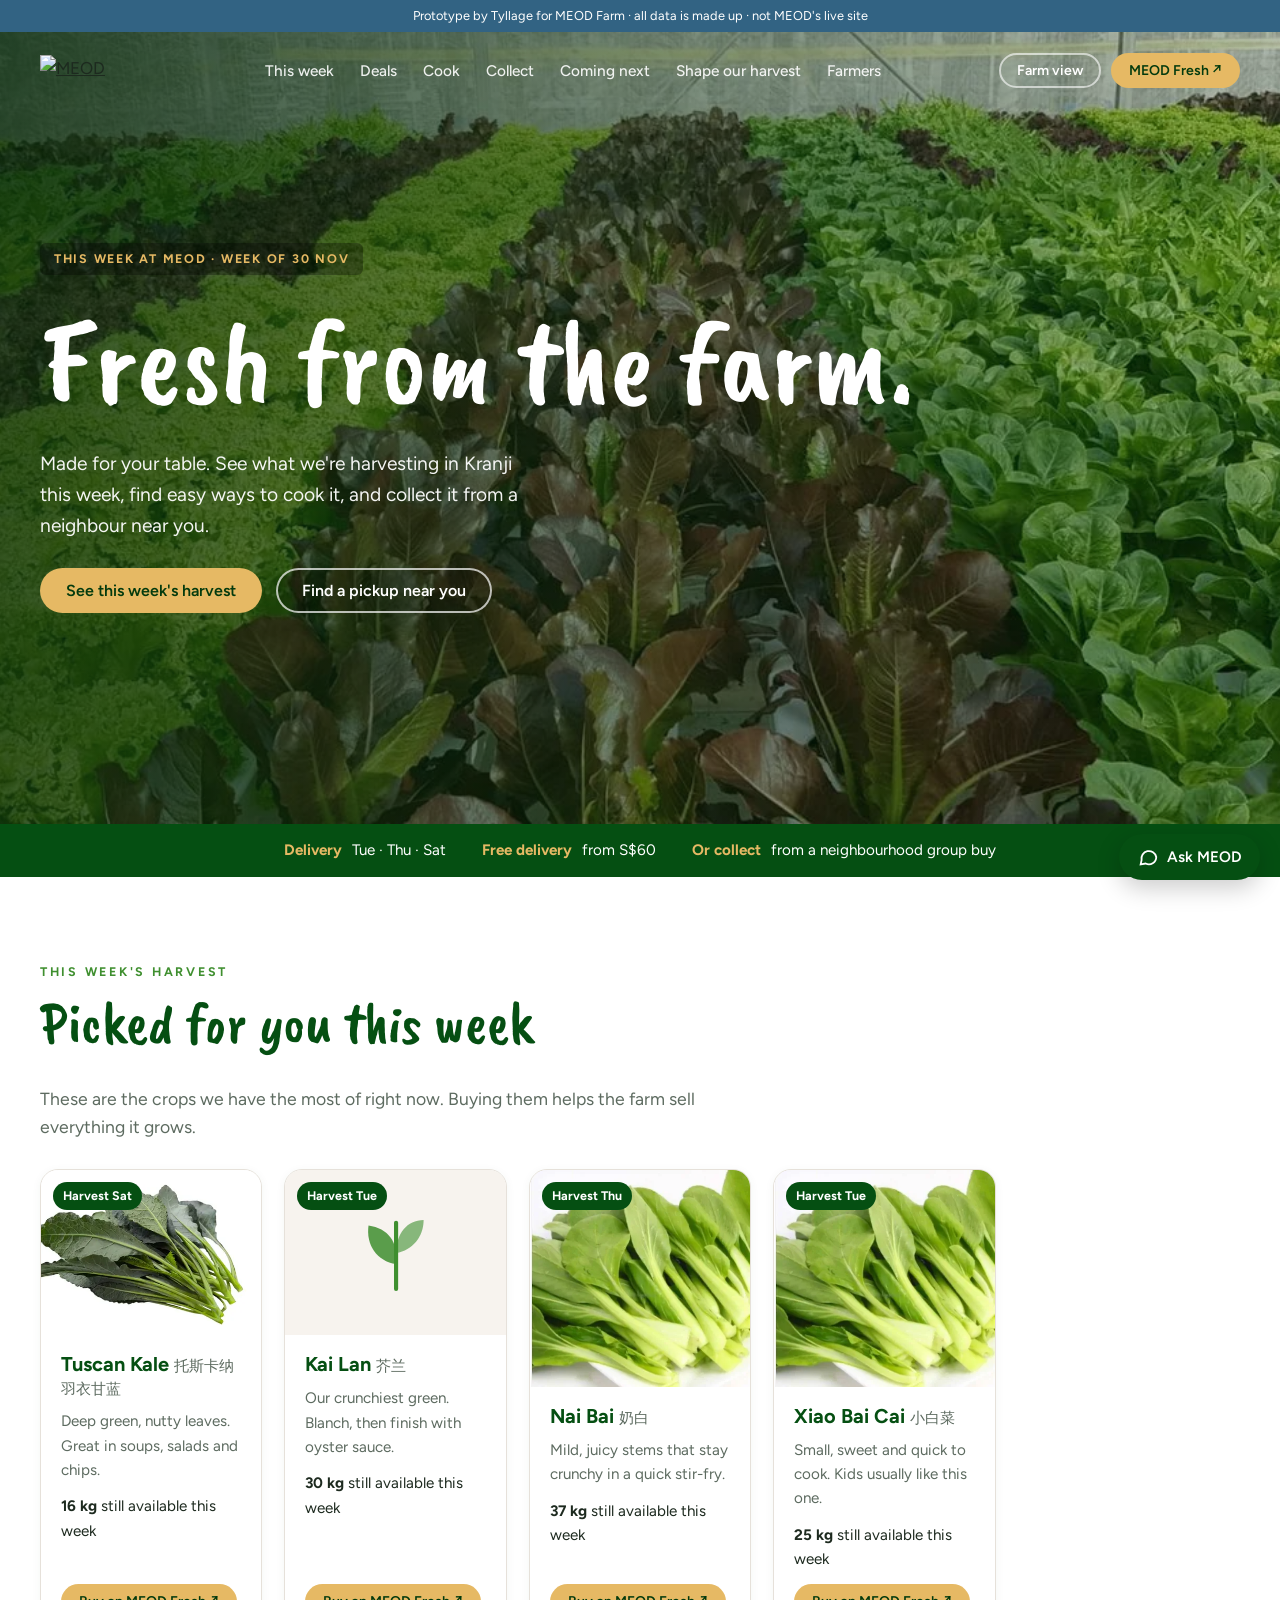
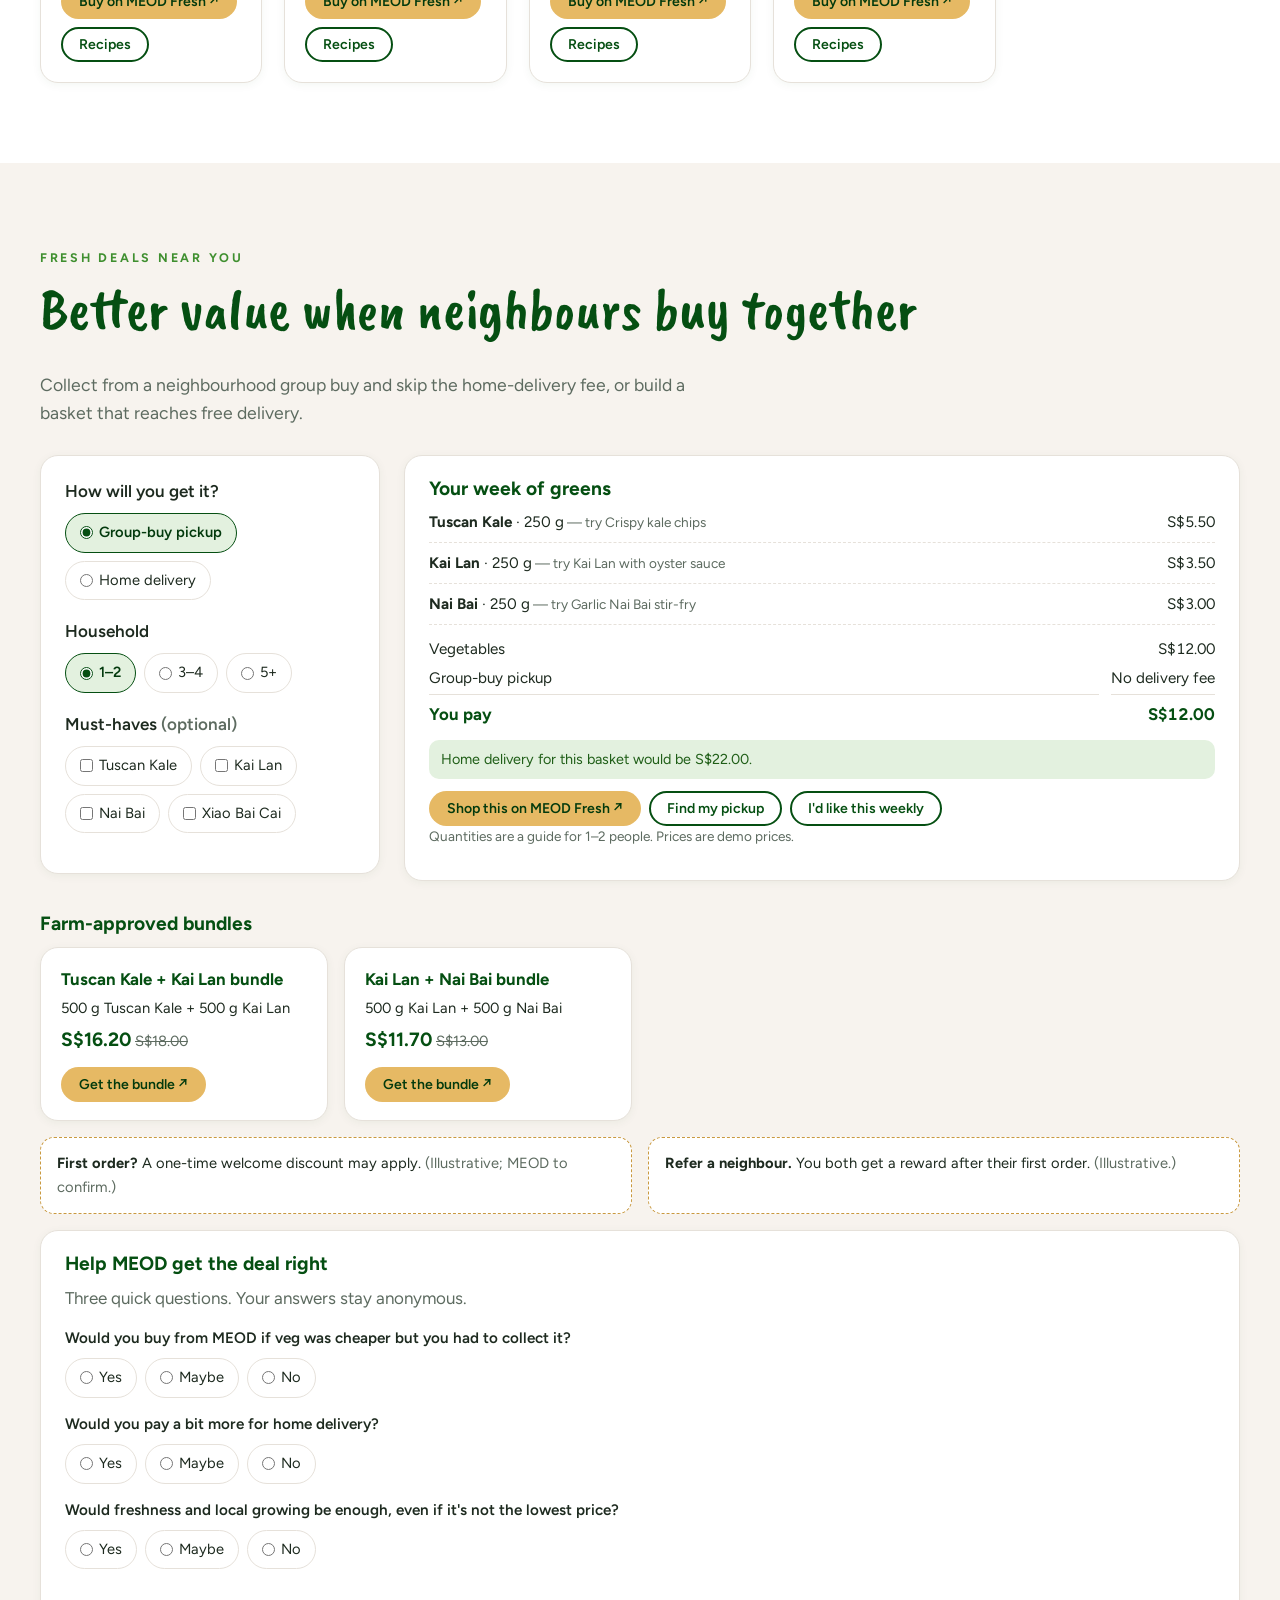
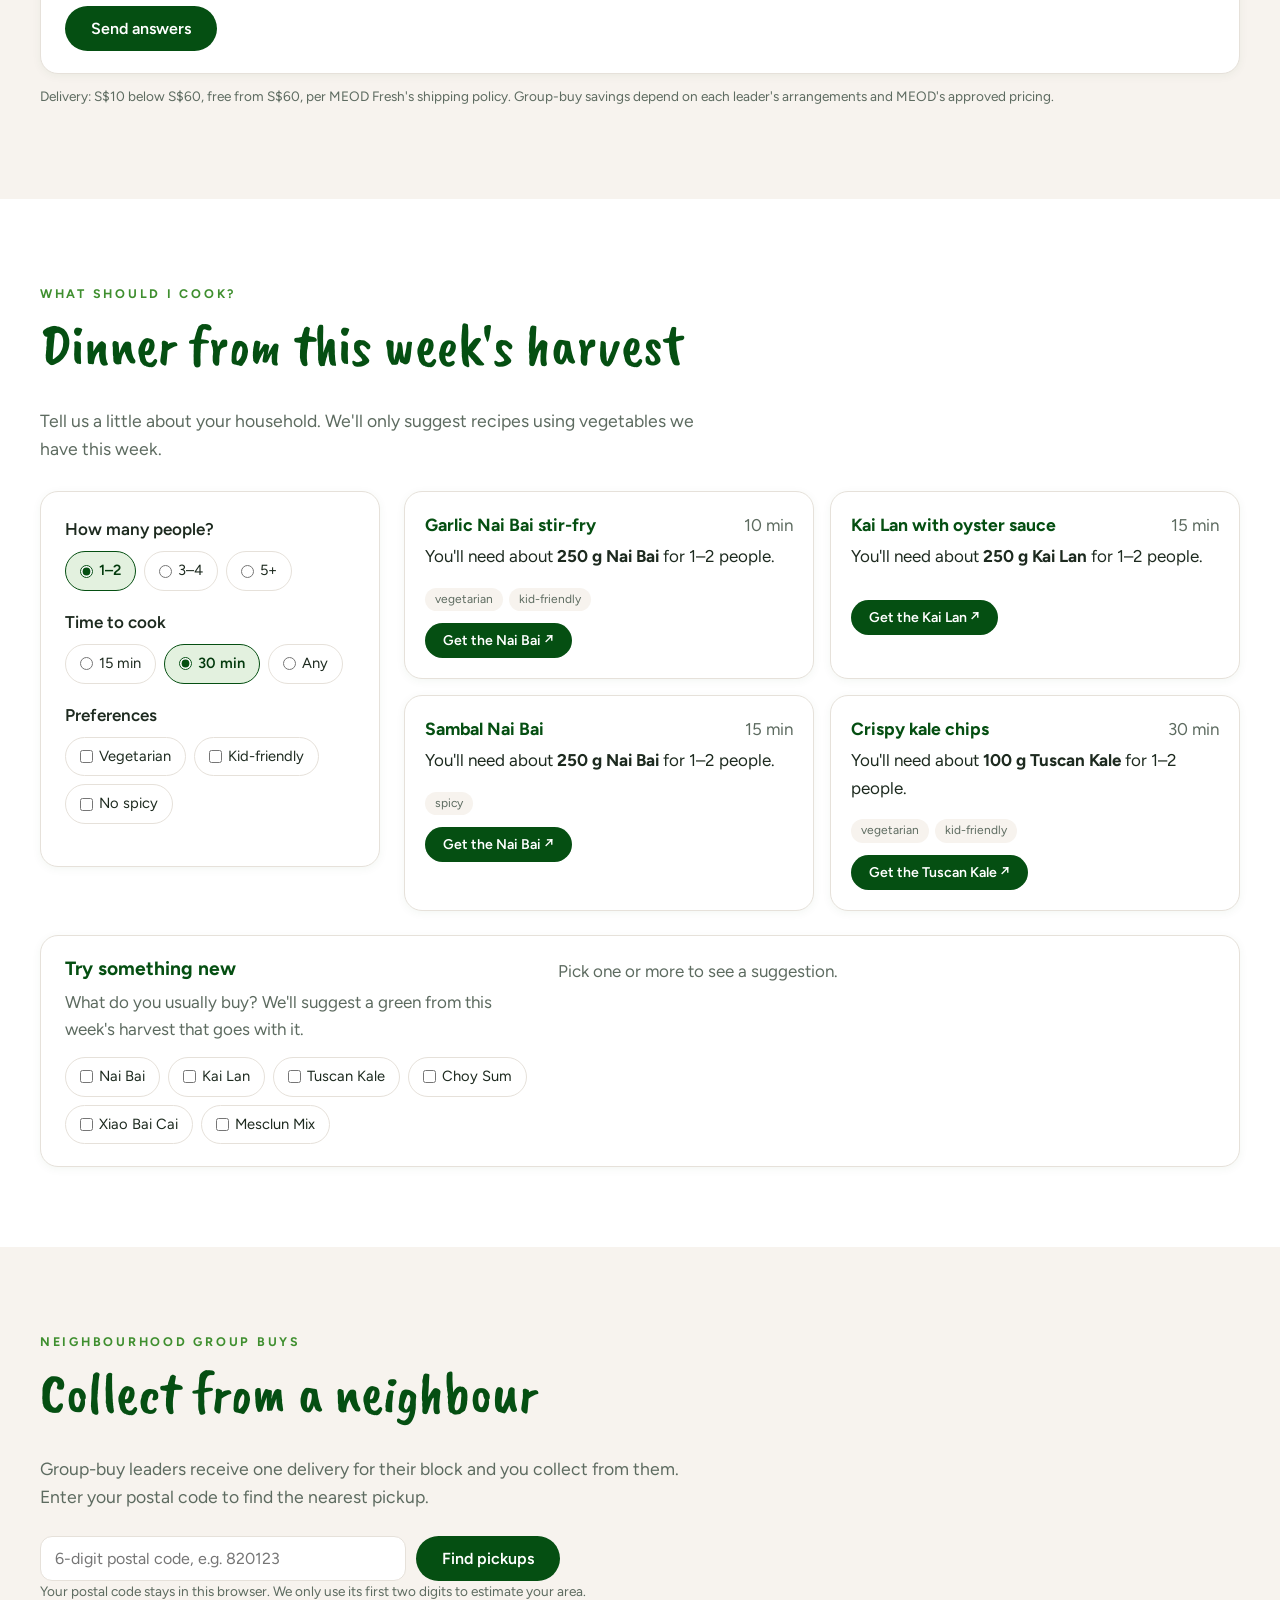
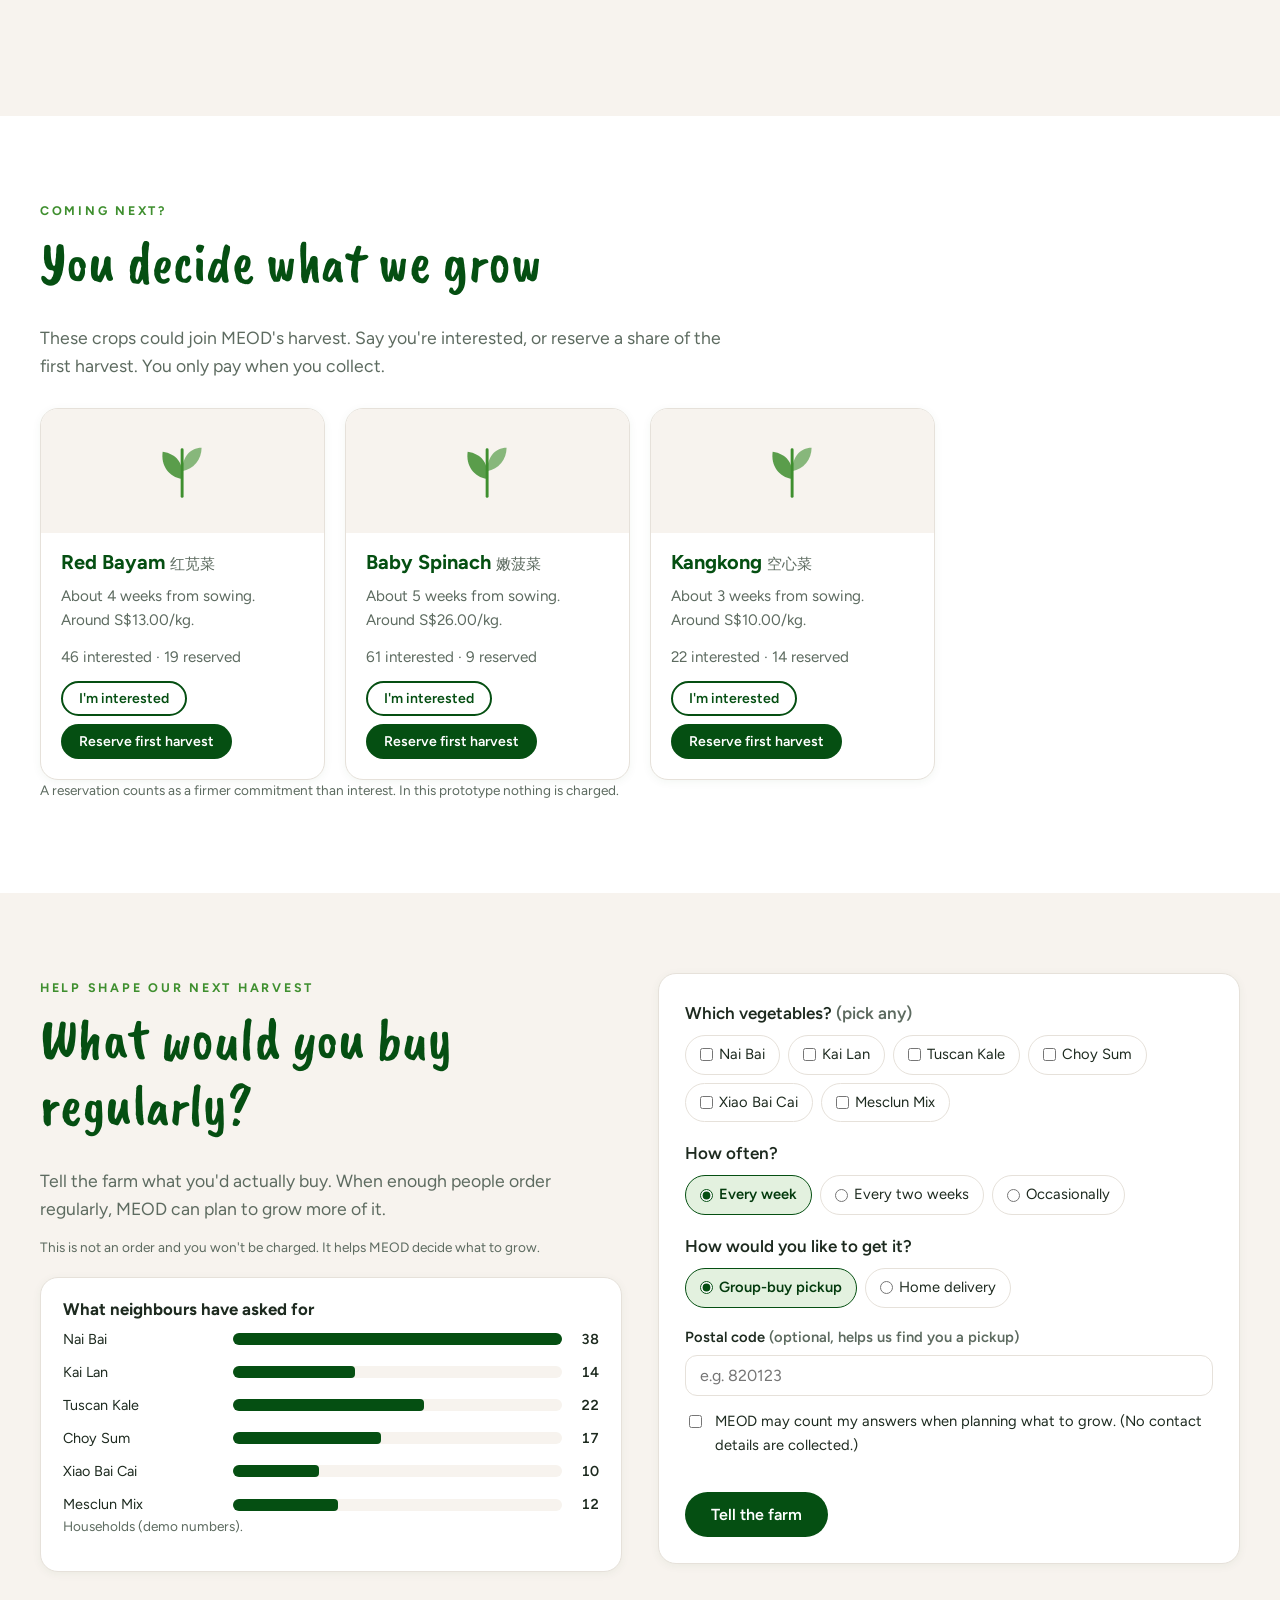
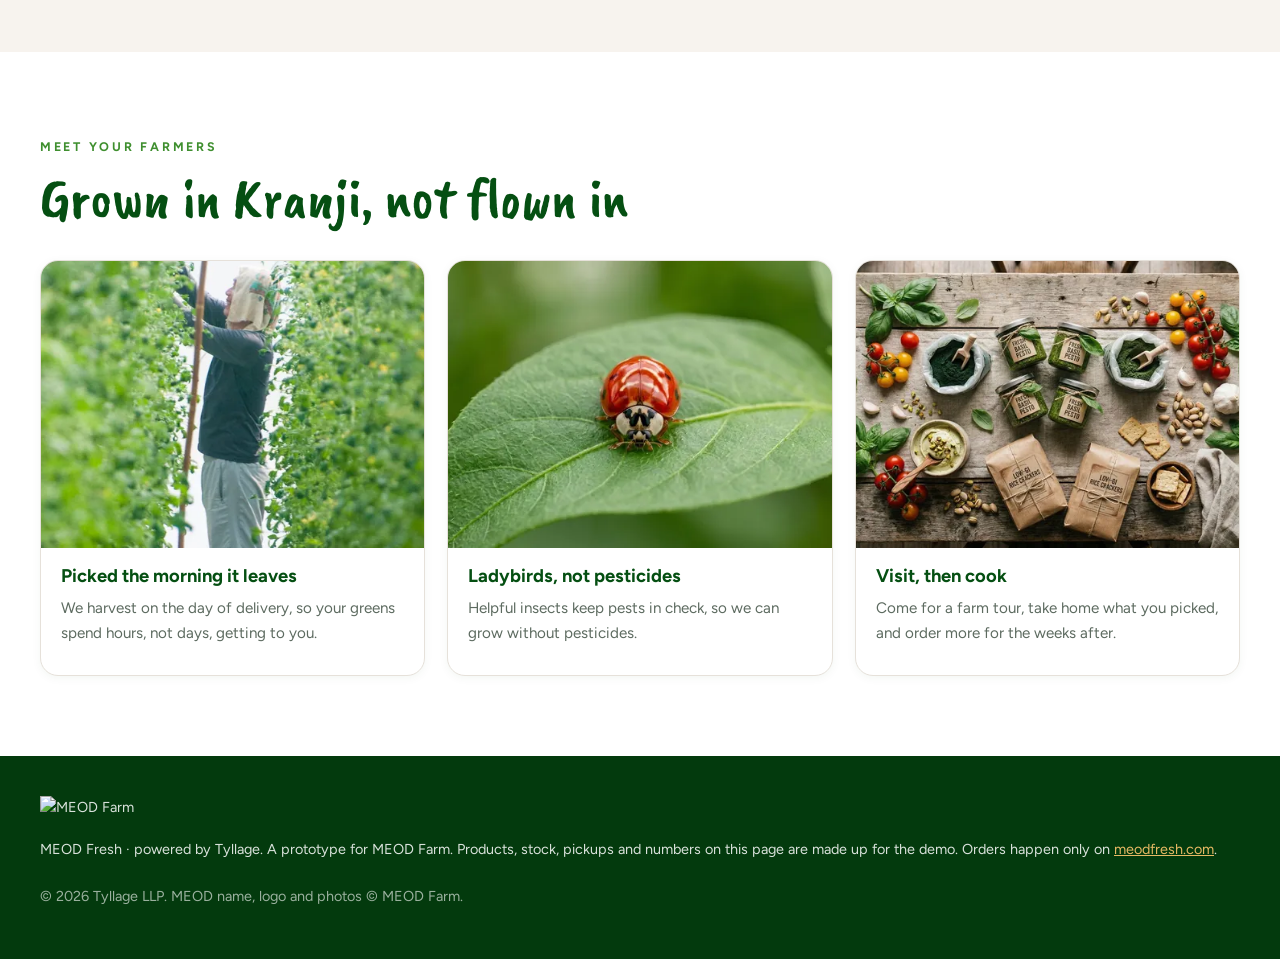
==== commit 701153c3: "Add 12 more AI features, Smart Savings and grouped hub navigation Customer journey analyst, neighbou" ====
--- a/index.html
+++ b/index.html
@@ -21,8 +21,10 @@
       <a class="logo" href="index.html"><img src="assets/meod-light.svg" alt="MEOD Farm home" width="106" height="30"></a>
       <ul class="nav-links" id="nav-links">
         <li><a href="#harvest">This week</a></li>
+        <li><a href="#deals">Deals</a></li>
         <li><a href="#cook">Cook</a></li>
         <li><a href="#collect">Collect</a></li>
+        <li><a href="#next">Coming next</a></li>
         <li><a href="#shape">Shape our harvest</a></li>
         <li><a href="#farmers">Farmers</a></li>
       </ul>
@@ -67,7 +69,58 @@
       </div>
     </section>
 
-    <section id="cook" class="tint">
+    <section id="deals" class="tint">
+      <div class="container">
+        <span class="eyebrow dark">Fresh deals near you</span>
+        <h2 class="script section-title">Better value when neighbours buy together</h2>
+        <p class="lead">Collect from a neighbourhood group buy and skip the home-delivery fee, or build a basket that reaches free delivery.</p>
+        <div class="deals-layout">
+          <form class="card basket-form" id="basket-form">
+            <fieldset>
+              <legend>How will you get it?</legend>
+              <div class="chips">
+                <label class="chip"><input type="radio" name="mode" value="pickup" checked> Group-buy pickup</label>
+                <label class="chip"><input type="radio" name="mode" value="home"> Home delivery</label>
+              </div>
+            </fieldset>
+            <fieldset>
+              <legend>Household</legend>
+              <div class="chips">
+                <label class="chip"><input type="radio" name="hh" value="2" checked> 1–2</label>
+                <label class="chip"><input type="radio" name="hh" value="4"> 3–4</label>
+                <label class="chip"><input type="radio" name="hh" value="6"> 5+</label>
+              </div>
+            </fieldset>
+            <fieldset>
+              <legend>Must-haves <span class="muted">(optional)</span></legend>
+              <div class="chips" id="basket-likes"></div>
+            </fieldset>
+          </form>
+          <div class="card basket" id="basket" aria-live="polite"></div>
+        </div>
+        <h3 class="sub-title">Farm-approved bundles</h3>
+        <div class="bundle-grid" id="bundle-grid"></div>
+        <div class="offer-row">
+          <div class="offer"><strong>First order?</strong> A one-time welcome discount may apply. <span class="muted">(Illustrative; MEOD to confirm.)</span></div>
+          <div class="offer"><strong>Refer a neighbour.</strong> You both get a reward after their first order. <span class="muted">(Illustrative.)</span></div>
+        </div>
+        <form class="card survey" id="survey">
+          <h3>Help MEOD get the deal right</h3>
+          <p class="muted">Three quick questions. Your answers stay anonymous.</p>
+          <fieldset><legend>Would you buy from MEOD if veg was cheaper but you had to collect it?</legend>
+            <div class="chips"><label class="chip"><input type="radio" name="q1" value="yes"> Yes</label><label class="chip"><input type="radio" name="q1" value="maybe"> Maybe</label><label class="chip"><input type="radio" name="q1" value="no"> No</label></div></fieldset>
+          <fieldset><legend>Would you pay a bit more for home delivery?</legend>
+            <div class="chips"><label class="chip"><input type="radio" name="q2" value="yes"> Yes</label><label class="chip"><input type="radio" name="q2" value="maybe"> Maybe</label><label class="chip"><input type="radio" name="q2" value="no"> No</label></div></fieldset>
+          <fieldset><legend>Would freshness and local growing be enough, even if it's not the lowest price?</legend>
+            <div class="chips"><label class="chip"><input type="radio" name="q3" value="yes"> Yes</label><label class="chip"><input type="radio" name="q3" value="maybe"> Maybe</label><label class="chip"><input type="radio" name="q3" value="no"> No</label></div></fieldset>
+          <p class="form-error" id="survey-error" role="alert"></p>
+          <button class="btn btn-forest" type="submit">Send answers</button>
+        </form>
+        <p class="form-note">Delivery: S$10 below S$60, free from S$60, per MEOD Fresh's shipping policy. Group-buy savings depend on each leader's arrangements and MEOD's approved pricing.</p>
+      </div>
+    </section>
+
+    <section id="cook">
       <div class="container">
         <span class="eyebrow dark">What should I cook?</span>
         <h2 class="script section-title">Dinner from this week's harvest</h2>
@@ -112,7 +165,7 @@
       </div>
     </section>
 
-    <section id="collect">
+    <section id="collect" class="tint">
       <div class="container">
         <span class="eyebrow dark">Neighbourhood group buys</span>
         <h2 class="script section-title">Collect from a neighbour</h2>
@@ -125,6 +178,16 @@
         <p class="form-note">Your postal code stays in this browser. We only use its first two digits to estimate your area.</p>
         <p class="form-error" id="postal-error" role="alert"></p>
         <div class="point-list" id="point-list" aria-live="polite"></div>
+      </div>
+    </section>
+
+    <section id="next">
+      <div class="container">
+        <span class="eyebrow dark">Coming next?</span>
+        <h2 class="script section-title">You decide what we grow</h2>
+        <p class="lead">These crops could join MEOD's harvest. Say you're interested, or reserve a share of the first harvest. You only pay when you collect.</p>
+        <div class="newcrop-grid" id="newcrop-grid"></div>
+        <p class="form-note">A reservation counts as a firmer commitment than interest. In this prototype nothing is charged.</p>
       </div>
     </section>
 
@@ -231,6 +294,7 @@
 
   <script src="js/data.js"></script>
   <script src="js/intel.js"></script>
+  <script src="js/insights.js"></script>
   <script src="js/ui.js"></script>
   <script src="js/site.js"></script>
 </body>
--- a/css/style.css
+++ b/css/style.css
@@ -174,7 +174,7 @@
 .toast { position: fixed; left: 50%; bottom: 24px; transform: translate(-50%, 20px); background: var(--ink); color: var(--white); padding: 12px 20px; border-radius: 12px; font-size: .92rem; opacity: 0; pointer-events: none; transition: opacity .2s ease, transform .2s ease; z-index: 200; max-width: calc(100% - 32px); }
 .toast.show { opacity: 1; transform: translate(-50%, 0); }
 
-@media (max-width: 960px) {
+@media (max-width: 1100px) {
   .menu-toggle { display: inline-flex; }
   .nav-links { display: none; position: absolute; top: 76px; left: 0; right: 0; flex-direction: column; gap: 0; background: var(--forest); padding: 8px 16px 16px; }
   .nav-links.open { display: flex; }
@@ -436,3 +436,54 @@
 @media (max-width: 700px) {
   .drafts, .drafts.three { grid-template-columns: minmax(0, 1fr); }
 }
+
+/* ---------- Fresh deals + coming next (consumer page) ---------- */
+.deals-layout { display: grid; grid-template-columns: minmax(0, 340px) minmax(0, 1fr); gap: 24px; margin-top: 28px; align-items: start; }
+.basket-form, .basket { padding: 22px 24px; }
+.basket h3, .survey h3 { color: var(--forest); font-size: 1.2rem; }
+.basket-lines { list-style: none; margin: 0 0 12px; padding: 0; display: grid; gap: 8px; }
+.basket-lines li { display: flex; justify-content: space-between; gap: 12px; padding-bottom: 8px; border-bottom: 1px dashed var(--line); font-size: .95rem; }
+.basket-lines li > span:last-child { font-variant-numeric: tabular-nums; white-space: nowrap; }
+.basket-sum { display: grid; grid-template-columns: 1fr auto; gap: 4px 12px; margin: 0 0 12px; font-size: .95rem; }
+.basket-sum dd { margin: 0; text-align: right; font-variant-numeric: tabular-nums; }
+.basket-sum .total { font-weight: 700; font-size: 1.05rem; color: var(--forest); padding-top: 6px; border-top: 1px solid var(--line); }
+.nudge { background: var(--warn-bg); color: var(--warn-ink); padding: 8px 12px; border-radius: 10px; font-size: .9rem; }
+.nudge.good { background: var(--good-bg); color: var(--good-ink); }
+.sub-title { color: var(--forest); font-size: 1.2rem; margin: 32px 0 12px; }
+.bundle-grid { display: grid; grid-template-columns: repeat(auto-fill, minmax(min(100%, 240px), 1fr)); gap: 16px; }
+.bundle { padding: 18px 20px; display: grid; gap: 4px; align-content: start; }
+.bundle h4 { margin: 0; color: var(--forest); font-size: 1.05rem; }
+.bundle p { margin: 0; font-size: .92rem; }
+.bundle .price { font-size: 1.2rem; color: var(--forest); }
+.bundle .btn { justify-self: start; margin-top: 8px; }
+.offer-row { display: grid; grid-template-columns: repeat(2, minmax(0, 1fr)); gap: 16px; margin: 16px 0; }
+.offer { background: var(--white); border: 1px dashed var(--gold-dark); border-radius: 14px; padding: 14px 16px; font-size: .92rem; }
+.survey { padding: 22px 24px; margin: 8px 0 12px; }
+.survey fieldset { margin-bottom: 14px; }
+.survey legend { font-weight: 600; font-size: .95rem; }
+.newcrop-grid { display: grid; grid-template-columns: repeat(auto-fill, minmax(min(100%, 260px), 1fr)); gap: 20px; margin-top: 28px; }
+.newcrop { overflow: hidden; display: flex; flex-direction: column; }
+.crop-media.small { aspect-ratio: 16 / 7; }
+.crop-media.small .leaf-art { width: 22%; }
+@media (max-width: 860px) {
+  .deals-layout, .offer-row { grid-template-columns: minmax(0, 1fr); }
+}
+
+/* ---------- Hub: grouped navigation and three questions ---------- */
+.hub-nav { position: sticky; top: 0; z-index: 40; background: var(--white); border-bottom: 1px solid var(--line); }
+.hub-nav .hub-tabs { position: static; border-bottom: 0; }
+.hub-subtabs { display: flex; gap: 6px; overflow-x: auto; padding: 8px max(16px, calc((100% - var(--max)) / 2)); background: var(--cream); border-top: 1px solid var(--line); scrollbar-width: thin; }
+.hub-subtabs[hidden] { display: none; }
+.hub-subtabs a { padding: 6px 14px; border-radius: 999px; text-decoration: none; color: var(--muted); font-weight: 600; font-size: .88rem; white-space: nowrap; border: 1.5px solid transparent; }
+.hub-subtabs a:hover { color: var(--forest); }
+.hub-subtabs a.on { background: var(--white); color: var(--forest); border-color: var(--forest); }
+.q-grid { display: grid; grid-template-columns: repeat(3, minmax(0, 1fr)); gap: 16px; }
+.q-card { background: var(--white); border: 1px solid var(--line); border-top: 4px solid var(--gold); border-radius: var(--radius); padding: 18px 20px; display: grid; gap: 8px; align-content: start; }
+.q-num { font-weight: 700; color: var(--gold-dark); font-size: .85rem; letter-spacing: .1em; }
+.q-card h2 { font-size: 1.02rem; margin: 0; }
+.q-card ul { margin: 0; padding-left: 18px; font-size: .9rem; display: grid; gap: 4px; }
+.q-card .link { justify-self: start; }
+.small-list { margin: 4px 0 0; padding-left: 18px; font-size: .82rem; display: grid; gap: 2px; }
+@media (max-width: 960px) {
+  .q-grid { grid-template-columns: minmax(0, 1fr); }
+}
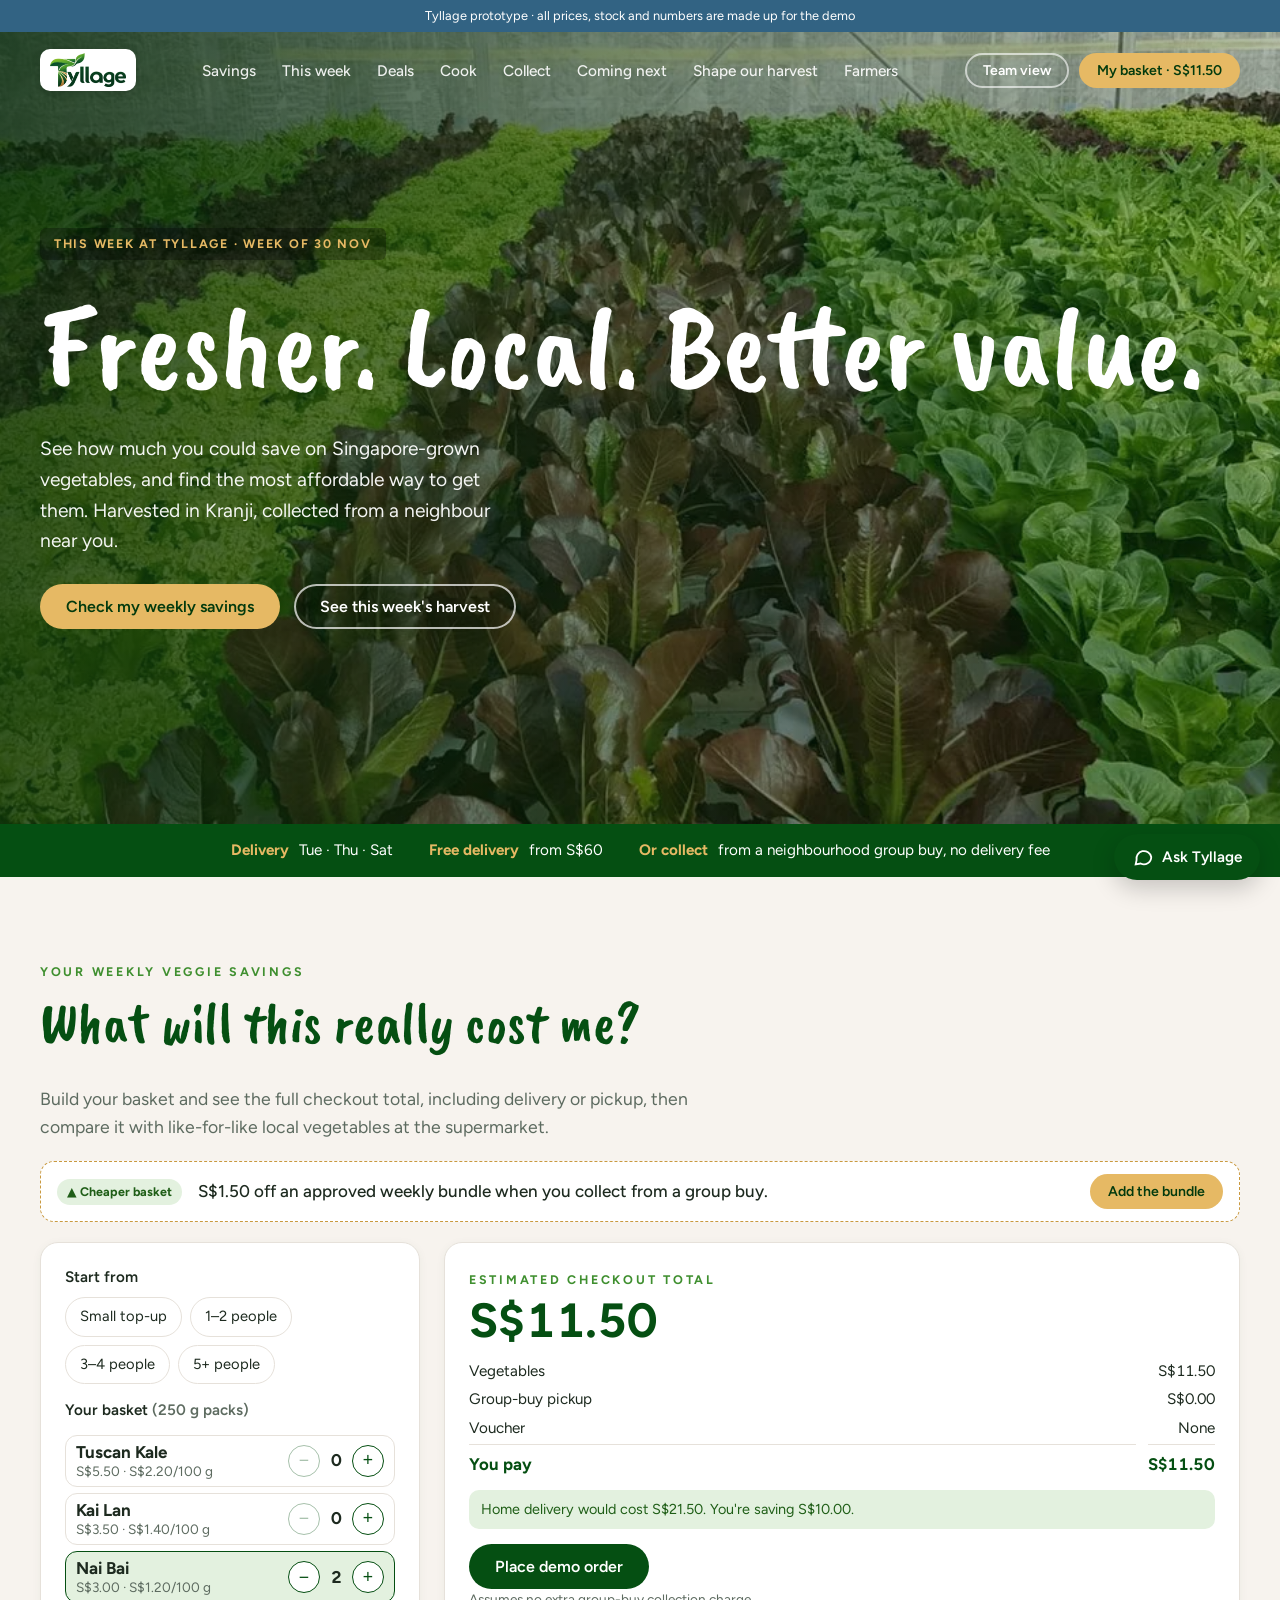
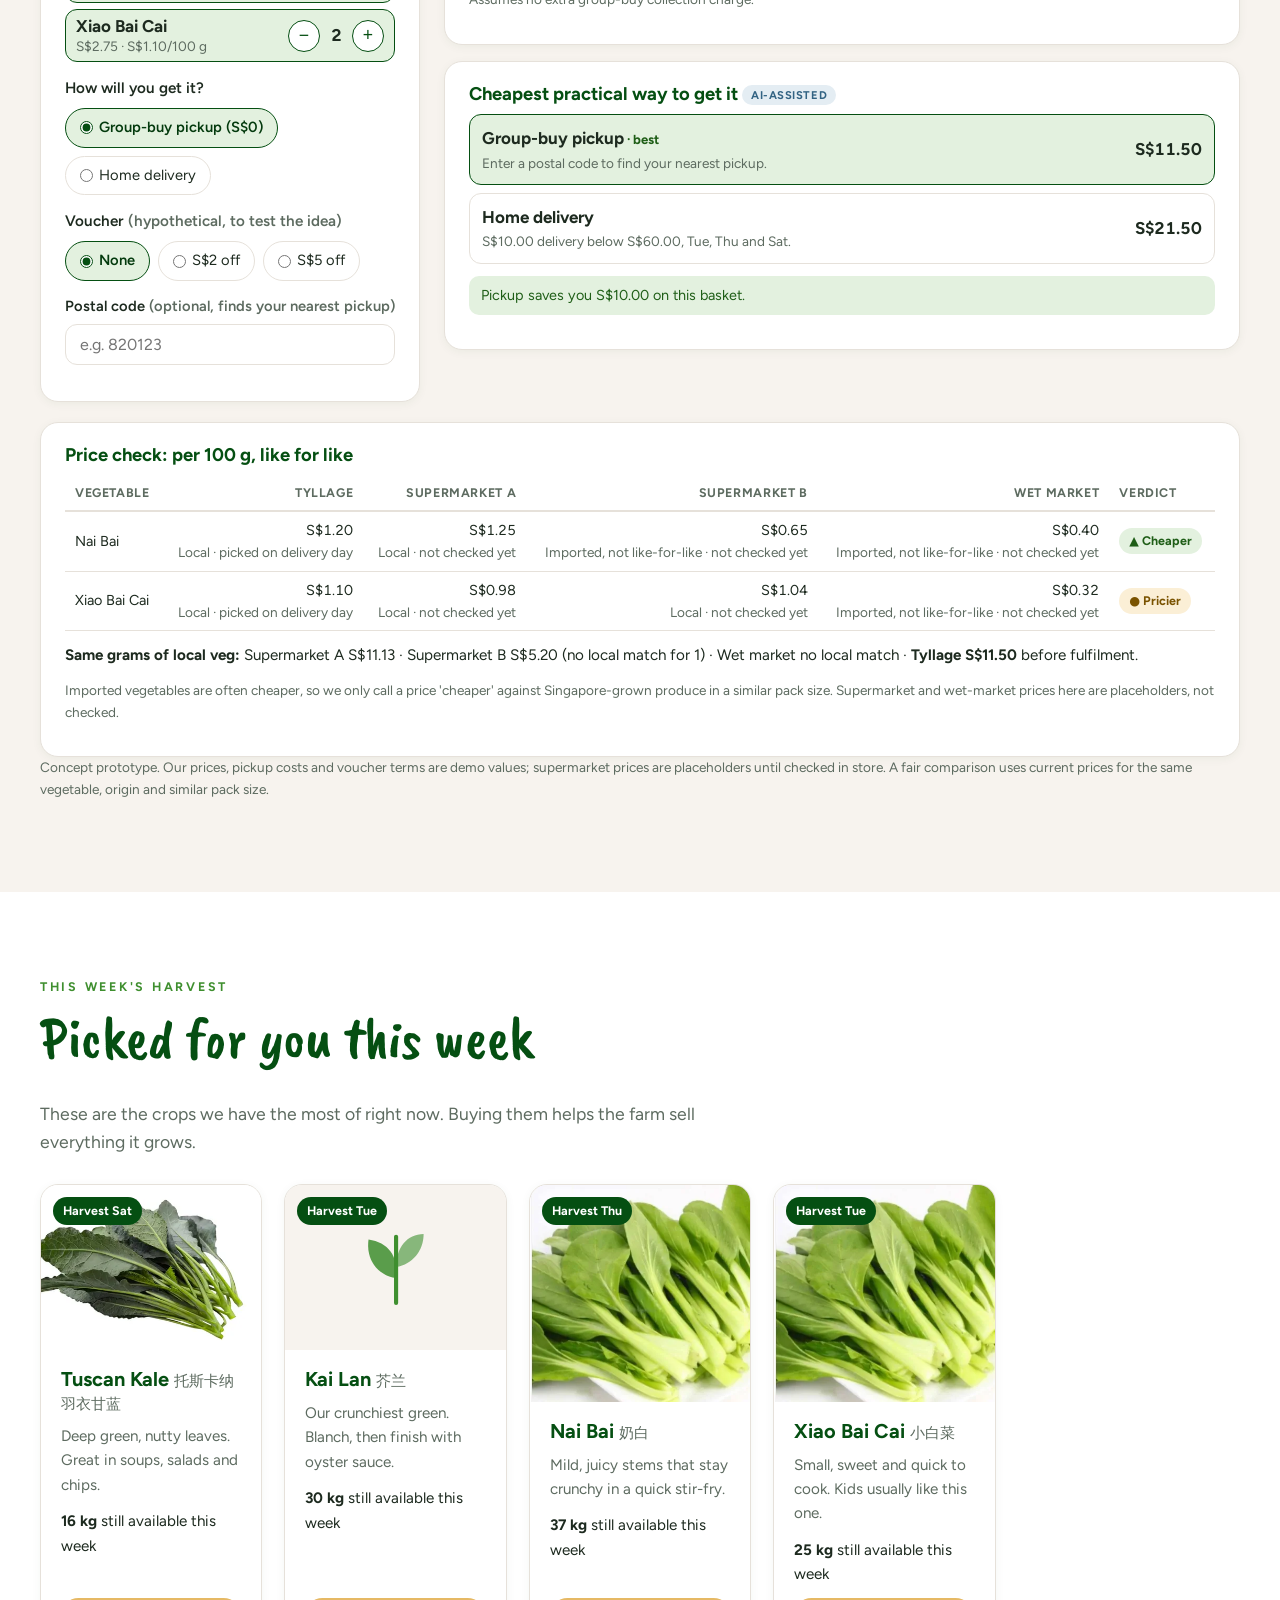
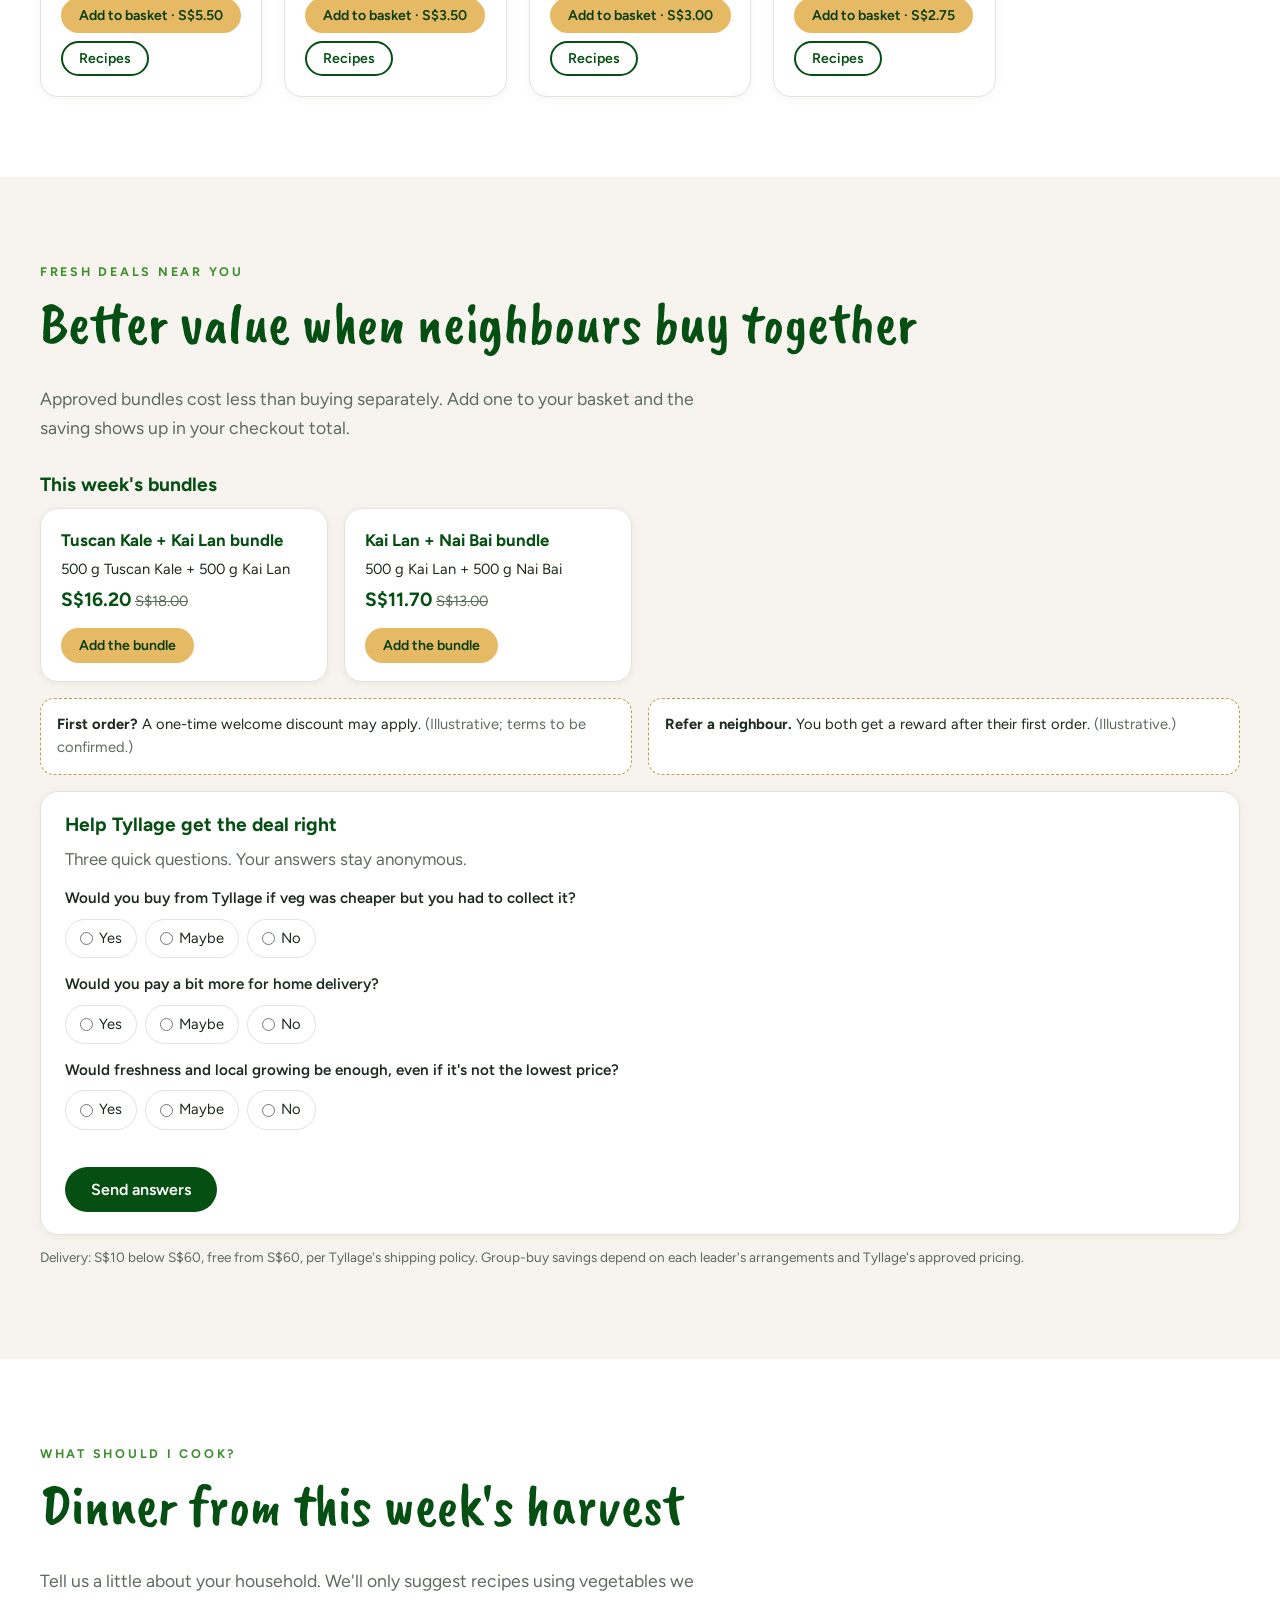
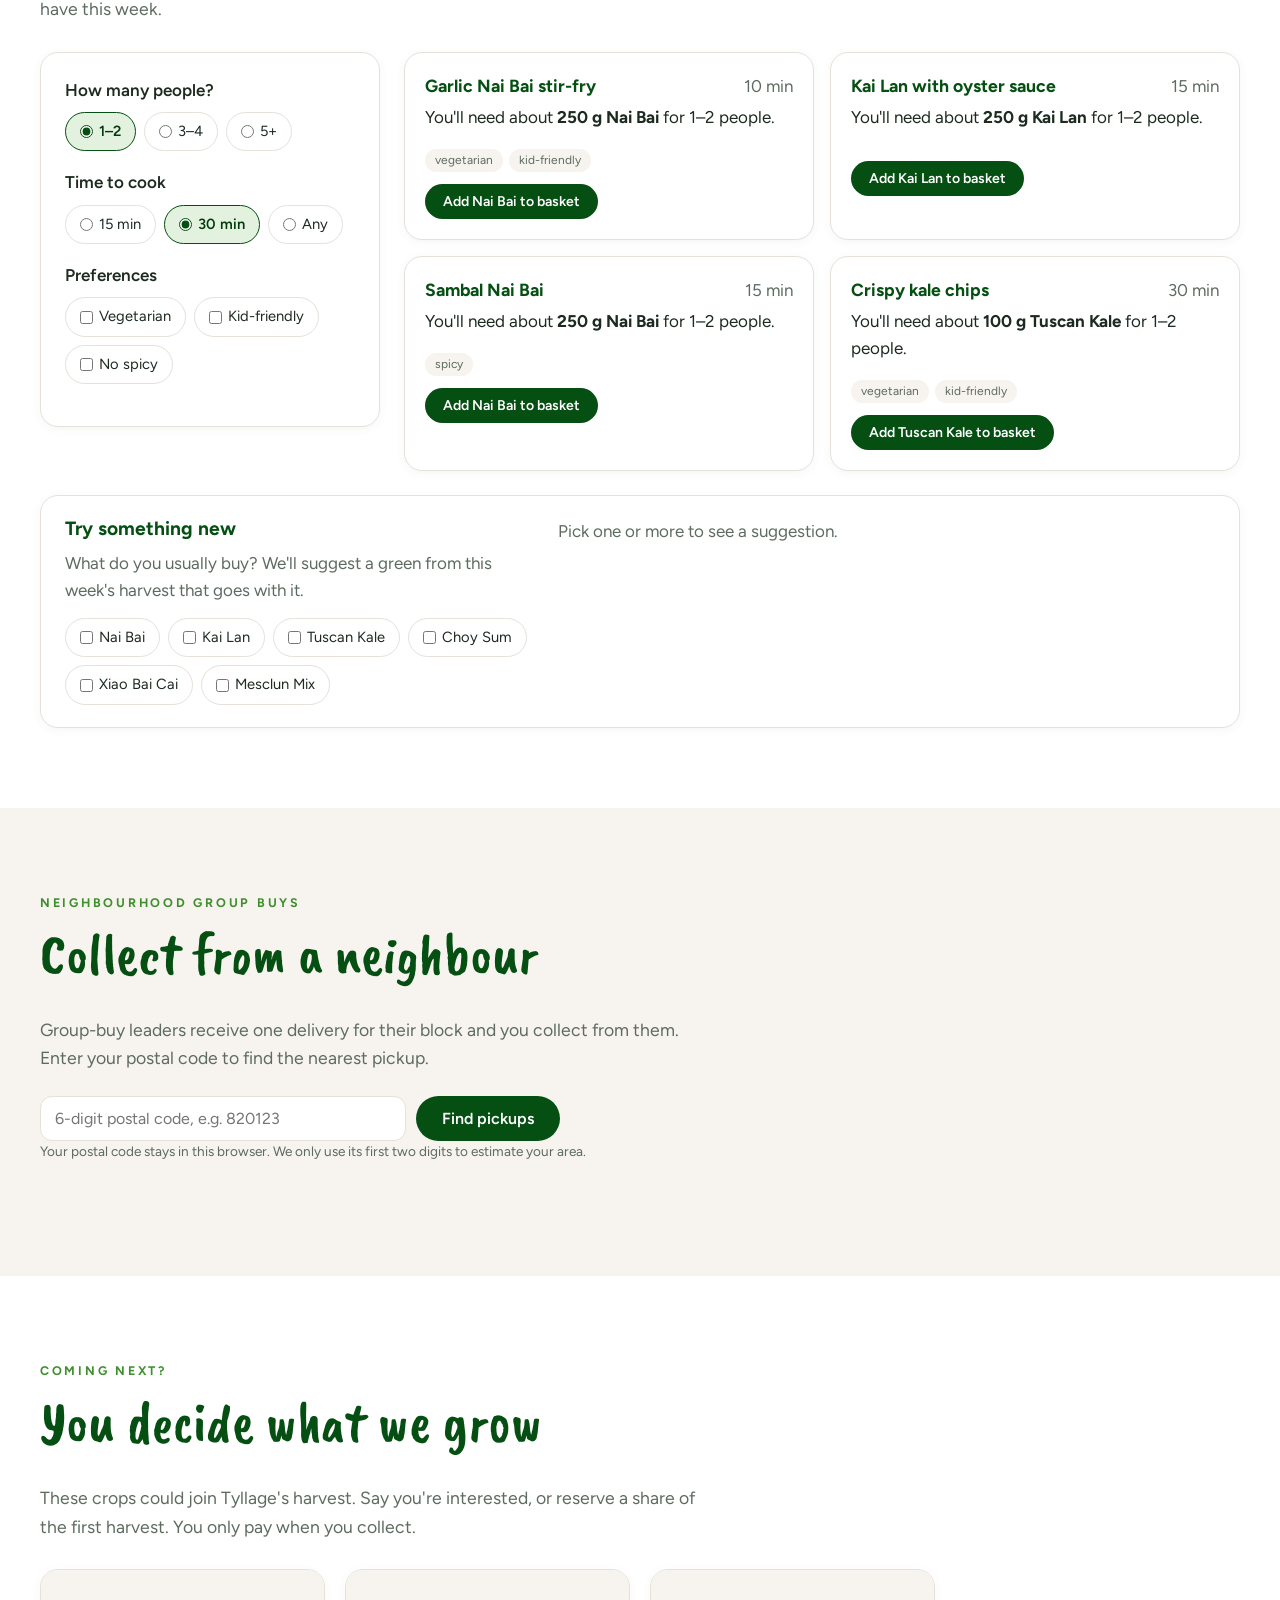
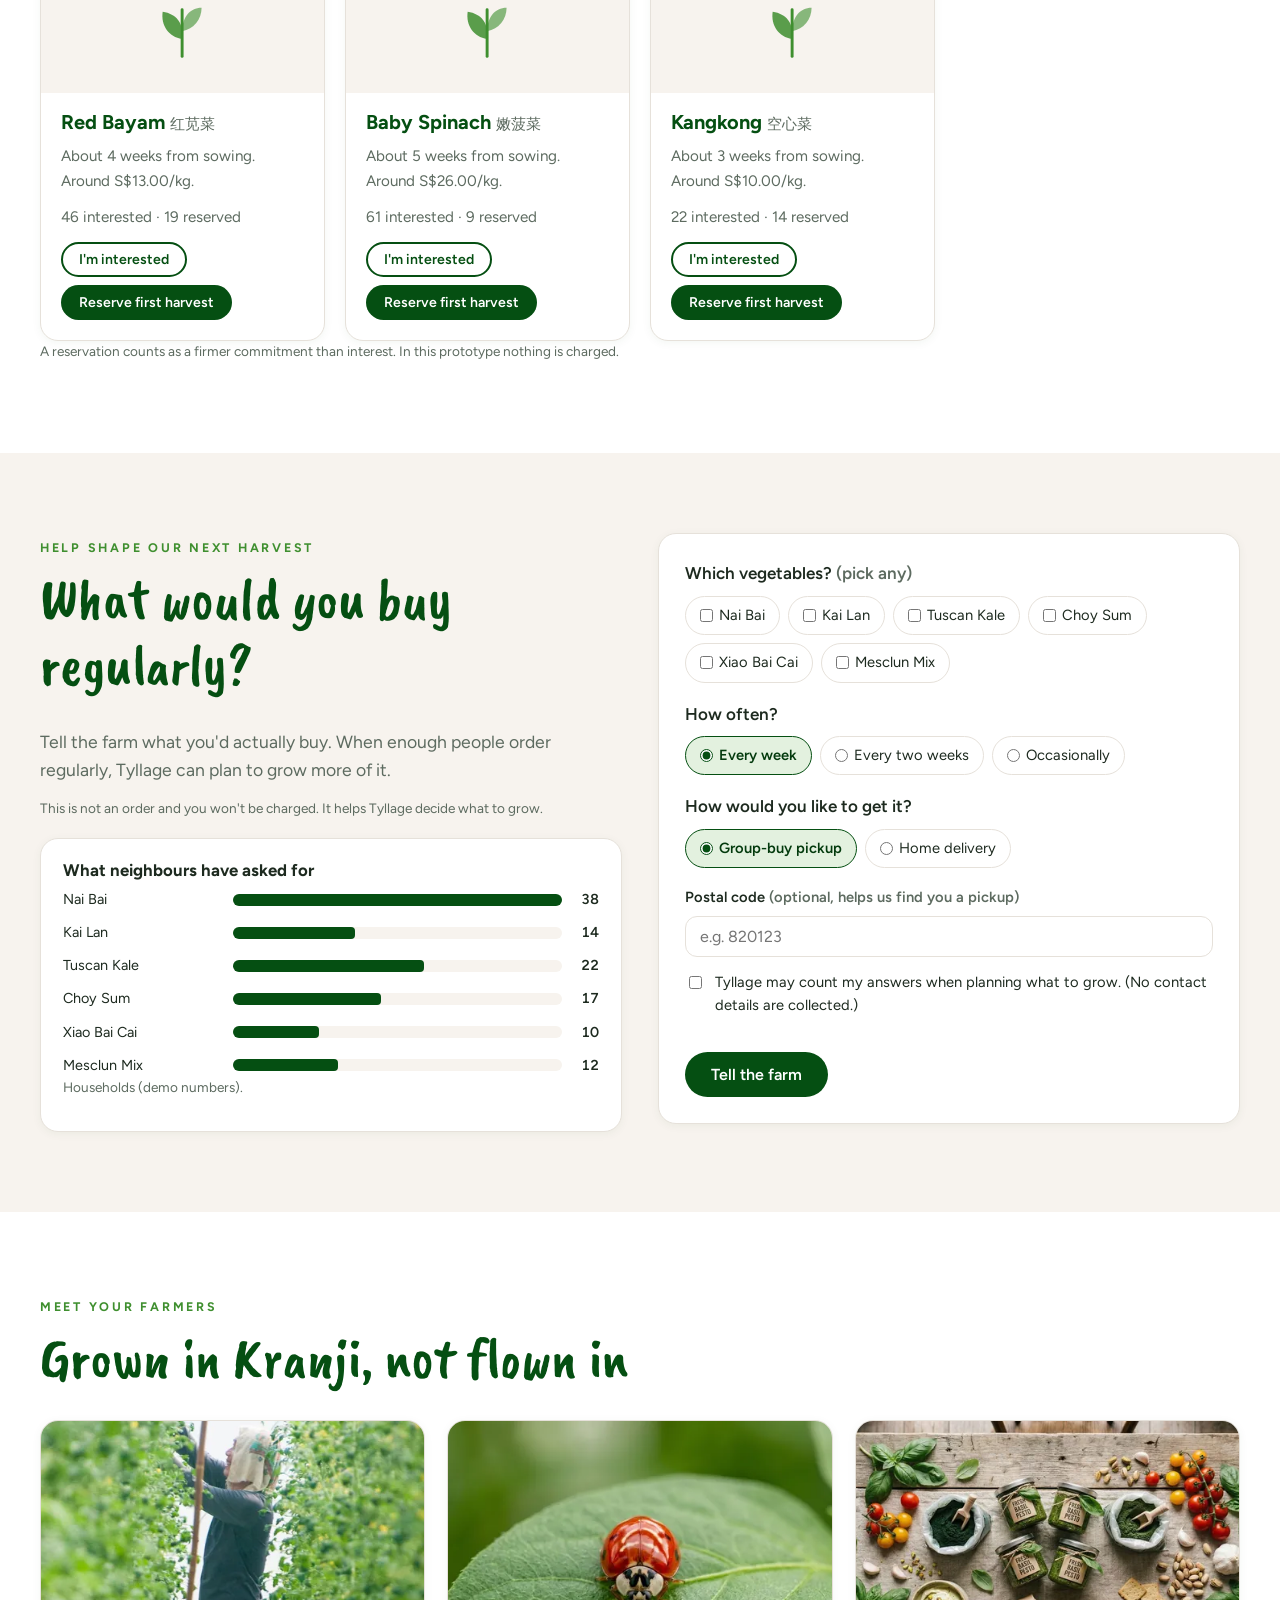
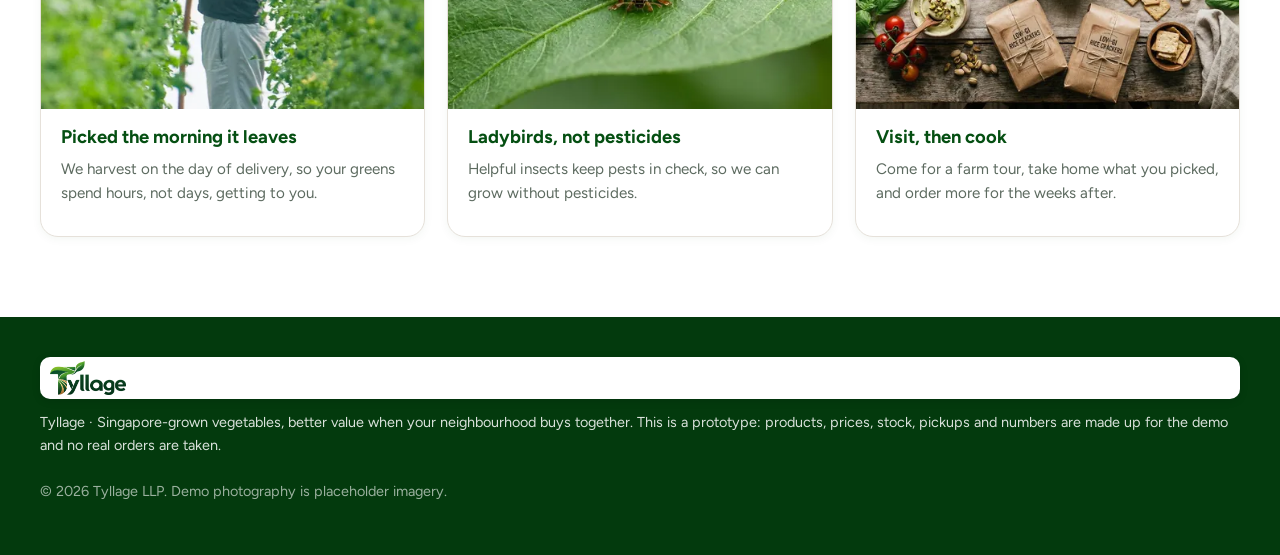
==== commit 9c1ba5a0: "Rebrand to Tyllage and add Smart Value & Demand Engine - Replace MEOD branding with Tyllage logo and" ====
--- a/index.html
+++ b/index.html
@@ -3,8 +3,8 @@
 <head>
   <meta charset="utf-8">
   <meta name="viewport" content="width=device-width, initial-scale=1">
-  <title>This Week at MEOD — Fresh Singapore-Grown Vegetables | Prototype</title>
-  <meta name="description" content="Prototype: see what MEOD Farm is harvesting this week in Kranji, Singapore, find recipes, find a neighbourhood group-buy pickup and tell the farm what you'd buy.">
+  <title>Tyllage — Fresh Singapore-Grown Vegetables, Better Value | Prototype</title>
+  <meta name="description" content="Prototype: see what Tyllage is harvesting this week in Kranji, Singapore, find recipes, find a neighbourhood group-buy pickup and tell the farm what you'd buy.">
   <link rel="preconnect" href="https://fonts.googleapis.com">
   <link rel="preconnect" href="https://fonts.gstatic.com" crossorigin>
   <link href="https://fonts.googleapis.com/css2?family=Caveat+Brush&family=Figtree:wght@300;400;500;600;700&display=swap" rel="stylesheet">
@@ -14,12 +14,13 @@
 </head>
 <body class="site">
   <a class="skip-link" href="#main">Skip to content</a>
-  <div class="proto-bar" role="note">Prototype by Tyllage for MEOD Farm · all data is made up · not MEOD's live site</div>
+  <div class="proto-bar" role="note">Tyllage prototype · all prices, stock and numbers are made up for the demo</div>
 
   <header class="site-header">
     <nav class="container nav" aria-label="Main">
-      <a class="logo" href="index.html"><img src="assets/meod-light.svg" alt="MEOD Farm home" width="106" height="30"></a>
+      <a class="logo brand-badge" href="index.html"><img src="assets/tyllage-logo.png" alt="Tyllage home" width="76" height="34"></a>
       <ul class="nav-links" id="nav-links">
+        <li><a href="#savings">Savings</a></li>
         <li><a href="#harvest">This week</a></li>
         <li><a href="#deals">Deals</a></li>
         <li><a href="#cook">Cook</a></li>
@@ -29,8 +30,8 @@
         <li><a href="#farmers">Farmers</a></li>
       </ul>
       <div class="nav-actions">
-        <a class="btn btn-sm btn-outline-light" href="growth.html">Farm view</a>
-        <a class="btn btn-sm btn-gold" data-store="nav" href="https://meodfresh.com/" target="_blank" rel="noopener">MEOD Fresh ↗</a>
+        <a class="btn btn-sm btn-outline-light" href="growth.html">Team view</a>
+        <a class="btn btn-sm btn-gold" href="#savings">Check my savings</a>
         <button class="menu-toggle" type="button" aria-controls="nav-links" aria-expanded="false" aria-label="Open menu">
           <svg viewBox="0 0 24 24" fill="none" stroke="currentColor" stroke-width="2" aria-hidden="true"><path d="M3 6h18M3 12h18M3 18h18"/></svg>
         </button>
@@ -42,12 +43,12 @@
     <section class="hero">
       <img class="hero-bg" src="assets/img/hero-farm.webp" srcset="assets/img/hero-farm-640.webp 640w, assets/img/hero-farm.webp 1200w" sizes="100vw" alt="" fetchpriority="high">
       <div class="container">
-        <span class="eyebrow badge">This week at MEOD · <span id="hero-week"></span></span>
-        <h1 class="script">Fresh from the farm.</h1>
-        <p class="hero-lead">Made for your table. See what we're harvesting in Kranji this week, find easy ways to cook it, and collect it from a neighbour near you.</p>
+        <span class="eyebrow badge">This week at Tyllage · <span id="hero-week"></span></span>
+        <h1 class="script">Fresher. Local. Better value.</h1>
+        <p class="hero-lead">See how much you could save on Singapore-grown vegetables, and find the most affordable way to get them. Harvested in Kranji, collected from a neighbour near you.</p>
         <div class="hero-ctas">
-          <a class="btn btn-gold" href="#harvest">See this week's harvest</a>
-          <a class="btn btn-ghost" href="#collect">Find a pickup near you</a>
+          <a class="btn btn-gold" href="#savings">Check my weekly savings</a>
+          <a class="btn btn-ghost" href="#harvest">See this week's harvest</a>
         </div>
       </div>
     </section>
@@ -56,9 +57,56 @@
       <div class="container info-row">
         <span><strong>Delivery</strong> Tue · Thu · Sat</span>
         <span><strong>Free delivery</strong> from S$60</span>
-        <span><strong>Or collect</strong> from a neighbourhood group buy</span>
+        <span><strong>Or collect</strong> from a neighbourhood group buy, no delivery fee</span>
       </div>
     </div>
+
+    <section id="savings" class="tint">
+      <div class="container">
+        <span class="eyebrow dark">Your weekly veggie savings</span>
+        <h2 class="script section-title">What will this really cost me?</h2>
+        <p class="lead">Build your basket and see the full checkout total, including delivery or pickup, then compare it with like-for-like local vegetables at the supermarket.</p>
+        <div class="offer-banner" id="offer-banner" aria-live="polite"></div>
+        <div class="savings-layout">
+          <form class="card savings-form" id="savings-form" novalidate>
+            <fieldset>
+              <legend>Start from</legend>
+              <div class="chips" id="quick-fill"></div>
+            </fieldset>
+            <fieldset>
+              <legend>Your basket <span class="muted">(250 g packs)</span></legend>
+              <ul class="qty-list" id="qty-list"></ul>
+            </fieldset>
+            <fieldset>
+              <legend>How will you get it?</legend>
+              <div class="chips">
+                <label class="chip"><input type="radio" name="mode" value="pickup" checked> Group-buy pickup (S$0)</label>
+                <label class="chip"><input type="radio" name="mode" value="home"> Home delivery</label>
+              </div>
+            </fieldset>
+            <fieldset>
+              <legend>Voucher <span class="muted">(hypothetical, to test the idea)</span></legend>
+              <div class="chips">
+                <label class="chip"><input type="radio" name="voucher" value="0" checked> None</label>
+                <label class="chip"><input type="radio" name="voucher" value="200"> S$2 off</label>
+                <label class="chip"><input type="radio" name="voucher" value="500"> S$5 off</label>
+              </div>
+            </fieldset>
+            <label class="field">
+              <span>Postal code <span class="muted">(optional, finds your nearest pickup)</span></span>
+              <input name="postal" inputmode="numeric" maxlength="6" placeholder="e.g. 820123" autocomplete="postal-code">
+            </label>
+          </form>
+          <div class="savings-out">
+            <div class="card checkout" id="checkout" aria-live="polite"></div>
+            <div class="card" id="fulfil" aria-live="polite"></div>
+          </div>
+        </div>
+        <div class="card compare" id="compare"></div>
+        <div class="card after-order" id="after-order" hidden aria-live="polite"></div>
+        <p class="form-note">Concept prototype. Our prices, pickup costs and voucher terms are demo values; supermarket prices are placeholders until checked in store. A fair comparison uses current prices for the same vegetable, origin and similar pack size.</p>
+      </div>
+    </section>
 
     <section id="harvest">
       <div class="container">
@@ -73,41 +121,17 @@
       <div class="container">
         <span class="eyebrow dark">Fresh deals near you</span>
         <h2 class="script section-title">Better value when neighbours buy together</h2>
-        <p class="lead">Collect from a neighbourhood group buy and skip the home-delivery fee, or build a basket that reaches free delivery.</p>
-        <div class="deals-layout">
-          <form class="card basket-form" id="basket-form">
-            <fieldset>
-              <legend>How will you get it?</legend>
-              <div class="chips">
-                <label class="chip"><input type="radio" name="mode" value="pickup" checked> Group-buy pickup</label>
-                <label class="chip"><input type="radio" name="mode" value="home"> Home delivery</label>
-              </div>
-            </fieldset>
-            <fieldset>
-              <legend>Household</legend>
-              <div class="chips">
-                <label class="chip"><input type="radio" name="hh" value="2" checked> 1–2</label>
-                <label class="chip"><input type="radio" name="hh" value="4"> 3–4</label>
-                <label class="chip"><input type="radio" name="hh" value="6"> 5+</label>
-              </div>
-            </fieldset>
-            <fieldset>
-              <legend>Must-haves <span class="muted">(optional)</span></legend>
-              <div class="chips" id="basket-likes"></div>
-            </fieldset>
-          </form>
-          <div class="card basket" id="basket" aria-live="polite"></div>
-        </div>
-        <h3 class="sub-title">Farm-approved bundles</h3>
+        <p class="lead">Approved bundles cost less than buying separately. Add one to your basket and the saving shows up in your checkout total.</p>
+        <h3 class="sub-title">This week's bundles</h3>
         <div class="bundle-grid" id="bundle-grid"></div>
         <div class="offer-row">
-          <div class="offer"><strong>First order?</strong> A one-time welcome discount may apply. <span class="muted">(Illustrative; MEOD to confirm.)</span></div>
+          <div class="offer"><strong>First order?</strong> A one-time welcome discount may apply. <span class="muted">(Illustrative; terms to be confirmed.)</span></div>
           <div class="offer"><strong>Refer a neighbour.</strong> You both get a reward after their first order. <span class="muted">(Illustrative.)</span></div>
         </div>
         <form class="card survey" id="survey">
-          <h3>Help MEOD get the deal right</h3>
+          <h3>Help Tyllage get the deal right</h3>
           <p class="muted">Three quick questions. Your answers stay anonymous.</p>
-          <fieldset><legend>Would you buy from MEOD if veg was cheaper but you had to collect it?</legend>
+          <fieldset><legend>Would you buy from Tyllage if veg was cheaper but you had to collect it?</legend>
             <div class="chips"><label class="chip"><input type="radio" name="q1" value="yes"> Yes</label><label class="chip"><input type="radio" name="q1" value="maybe"> Maybe</label><label class="chip"><input type="radio" name="q1" value="no"> No</label></div></fieldset>
           <fieldset><legend>Would you pay a bit more for home delivery?</legend>
             <div class="chips"><label class="chip"><input type="radio" name="q2" value="yes"> Yes</label><label class="chip"><input type="radio" name="q2" value="maybe"> Maybe</label><label class="chip"><input type="radio" name="q2" value="no"> No</label></div></fieldset>
@@ -116,7 +140,7 @@
           <p class="form-error" id="survey-error" role="alert"></p>
           <button class="btn btn-forest" type="submit">Send answers</button>
         </form>
-        <p class="form-note">Delivery: S$10 below S$60, free from S$60, per MEOD Fresh's shipping policy. Group-buy savings depend on each leader's arrangements and MEOD's approved pricing.</p>
+        <p class="form-note">Delivery: S$10 below S$60, free from S$60, per Tyllage's shipping policy. Group-buy savings depend on each leader's arrangements and Tyllage's approved pricing.</p>
       </div>
     </section>
 
@@ -185,7 +209,7 @@
       <div class="container">
         <span class="eyebrow dark">Coming next?</span>
         <h2 class="script section-title">You decide what we grow</h2>
-        <p class="lead">These crops could join MEOD's harvest. Say you're interested, or reserve a share of the first harvest. You only pay when you collect.</p>
+        <p class="lead">These crops could join Tyllage's harvest. Say you're interested, or reserve a share of the first harvest. You only pay when you collect.</p>
         <div class="newcrop-grid" id="newcrop-grid"></div>
         <p class="form-note">A reservation counts as a firmer commitment than interest. In this prototype nothing is charged.</p>
       </div>
@@ -196,8 +220,8 @@
         <div>
           <span class="eyebrow dark">Help shape our next harvest</span>
           <h2 class="script section-title">What would you buy regularly?</h2>
-          <p class="lead">Tell the farm what you'd actually buy. When enough people order regularly, MEOD can plan to grow more of it.</p>
-          <p class="form-note">This is not an order and you won't be charged. It helps MEOD decide what to grow.</p>
+          <p class="lead">Tell the farm what you'd actually buy. When enough people order regularly, Tyllage can plan to grow more of it.</p>
+          <p class="form-note">This is not an order and you won't be charged. It helps Tyllage decide what to grow.</p>
           <div class="interest-summary card" id="interest-summary"></div>
         </div>
         <form class="card interest-form" id="interest-form" novalidate>
@@ -226,7 +250,7 @@
           </label>
           <label class="check">
             <input type="checkbox" name="consent" required>
-            <span>MEOD may count my answers when planning what to grow. (No contact details are collected.)</span>
+            <span>Tyllage may count my answers when planning what to grow. (No contact details are collected.)</span>
           </label>
           <p class="form-error" id="interest-error" role="alert"></p>
           <button class="btn btn-forest" type="submit">Tell the farm</button>
@@ -240,7 +264,7 @@
         <h2 class="script section-title">Grown in Kranji, not flown in</h2>
         <div class="story-grid">
           <article class="story card">
-            <img src="assets/img/farmer-vertical-500.webp" alt="A MEOD farmer tending greens" width="500" height="625" loading="lazy">
+            <img src="assets/img/farmer-vertical-500.webp" alt="A Tyllage farmer tending greens" width="500" height="625" loading="lazy">
             <div class="story-body">
               <h3>Picked the morning it leaves</h3>
               <p>We harvest on the day of delivery, so your greens spend hours, not days, getting to you.</p>
@@ -254,7 +278,7 @@
             </div>
           </article>
           <article class="story card">
-            <img src="assets/img/farm-flatlay-640.webp" alt="MEOD vegetables laid out on a table" width="640" height="427" loading="lazy">
+            <img src="assets/img/farm-flatlay-640.webp" alt="Tyllage vegetables laid out on a table" width="640" height="427" loading="lazy">
             <div class="story-body">
               <h3>Visit, then cook</h3>
               <p>Come for a farm tour, take home what you picked, and order more for the weeks after.</p>
@@ -267,19 +291,19 @@
 
   <footer class="site-footer">
     <div class="container footer-row">
-      <img src="assets/meod-light.svg" alt="MEOD Farm" width="106" height="30" loading="lazy">
-      <p>MEOD Fresh · powered by Tyllage. A prototype for MEOD Farm. Products, stock, pickups and numbers on this page are made up for the demo. Orders happen only on <a href="https://meodfresh.com/" target="_blank" rel="noopener">meodfresh.com</a>.</p>
-      <p class="muted-light">© 2026 Tyllage LLP. MEOD name, logo and photos © MEOD Farm.</p>
+      <span class="brand-badge"><img src="assets/tyllage-logo.png" alt="Tyllage" width="76" height="34" loading="lazy"></span>
+      <p>Tyllage · Singapore-grown vegetables, better value when your neighbourhood buys together. This is a prototype: products, prices, stock, pickups and numbers are made up for the demo and no real orders are taken.</p>
+      <p class="muted-light">© 2026 Tyllage LLP. Demo photography is placeholder imagery.</p>
     </div>
   </footer>
 
   <button class="chat-fab" type="button" id="chat-open" aria-controls="chat" aria-expanded="false">
     <svg viewBox="0 0 24 24" fill="none" stroke="currentColor" stroke-width="2" aria-hidden="true"><path d="M21 12a8 8 0 0 1-11.6 7.1L4 20l1-4.6A8 8 0 1 1 21 12z"/></svg>
-    <span>Ask MEOD</span>
+    <span>Ask Tyllage</span>
   </button>
-  <div class="chat" id="chat" role="dialog" aria-label="Ask MEOD" hidden>
+  <div class="chat" id="chat" role="dialog" aria-label="Ask Tyllage" hidden>
     <div class="chat-head">
-      <div><strong>Ask MEOD</strong><span>Answers from MEOD's approved info · prototype</span></div>
+      <div><strong>Ask Tyllage</strong><span>Answers from Tyllage's approved info · prototype</span></div>
       <button type="button" class="chat-close" id="chat-close" aria-label="Close chat">×</button>
     </div>
     <div class="chat-log" id="chat-log" aria-live="polite"></div>
@@ -295,6 +319,7 @@
   <script src="js/data.js"></script>
   <script src="js/intel.js"></script>
   <script src="js/insights.js"></script>
+  <script src="js/value.js"></script>
   <script src="js/ui.js"></script>
   <script src="js/site.js"></script>
 </body>
--- a/css/style.css
+++ b/css/style.css
@@ -1,5 +1,5 @@
-/* Tyllage Growth Intelligence for MEOD — consumer page + farm hub.
-   Palette sampled from meod.com.sg (same tokens as Tyllage-Vibecode): forest, gold, berry, stony. */
+/* Tyllage Growth Intelligence — consumer page + farm hub.
+   Palette matched to the Tyllage logo: forest, gold, berry, stony. */
 :root {
   --forest: #054f12;
   --forest-dark: #033a0d;
@@ -347,7 +347,7 @@
 .funnel-label { font-weight: 600; font-size: .92rem; }
 .funnel strong { grid-row: span 2; align-self: center; font-size: 1.3rem; color: var(--forest); font-variant-numeric: tabular-nums; }
 
-/* ---------- Ask MEOD assistant (consumer page) ---------- */
+/* ---------- Ask Tyllage assistant (consumer page) ---------- */
 .chat-fab { position: fixed; right: 20px; bottom: 20px; z-index: 80; display: inline-flex; align-items: center; gap: 8px; background: var(--forest); color: var(--white); border: 0; border-radius: 999px; padding: 12px 18px; font: 600 .95rem var(--font-body); cursor: pointer; box-shadow: 0 8px 24px rgba(0,0,0,.2); }
 .chat-fab svg { width: 22px; height: 22px; }
 .chat-fab:hover { background: var(--forest-dark); }
@@ -487,3 +487,74 @@
 @media (max-width: 960px) {
   .q-grid { grid-template-columns: minmax(0, 1fr); }
 }
+
+/* ---------- Tyllage brand badge (full-colour logo on dark surfaces) ---------- */
+.brand-badge { display: inline-flex; align-items: center; background: var(--white); border-radius: 10px; padding: 4px 10px; box-shadow: 0 2px 8px rgba(0,0,0,.12); }
+.logo.brand-badge img { height: 34px; width: auto; }
+.hub-brand .brand-badge img { height: 28px; width: auto; }
+.site-footer .brand-badge img { height: 34px; width: auto; }
+@media (max-width: 520px) { .logo.brand-badge img { height: 28px; } }
+.block { display: block; }
+
+/* ---------- Your weekly veggie savings (consumer page) ---------- */
+.offer-banner { display: flex; flex-wrap: wrap; align-items: center; gap: 10px 16px; background: var(--white); border: 1px dashed var(--gold-dark); border-radius: 14px; padding: 12px 16px; margin: 20px 0 0; }
+.offer-banner p { margin: 0; flex: 1 1 260px; font-weight: 500; }
+.offer-banner:empty { display: none; }
+.savings-layout { display: grid; grid-template-columns: minmax(0, 380px) minmax(0, 1fr); gap: 24px; margin-top: 20px; align-items: start; }
+.savings-form { padding: 22px 24px; }
+.savings-form fieldset { margin-bottom: 14px; }
+.savings-form legend { font-weight: 600; font-size: .95rem; }
+.savings-out { display: grid; gap: 16px; }
+.savings-out > .card { padding: 22px 24px; }
+.qty-list { list-style: none; margin: 4px 0 0; padding: 0; display: grid; gap: 6px; }
+.qty-list li { display: flex; justify-content: space-between; align-items: center; gap: 10px; padding: 6px 10px; border: 1px solid var(--line); border-radius: 12px; }
+.qty-list li.on { border-color: var(--forest); background: var(--good-bg); }
+.qty-name { display: grid; line-height: 1.25; }
+.stepper { display: inline-flex; align-items: center; gap: 6px; }
+.stepper button { width: 32px; height: 32px; border-radius: 50%; border: 1px solid var(--forest); background: var(--white); color: var(--forest); font-size: 1.1rem; line-height: 1; cursor: pointer; }
+.stepper button:disabled { opacity: .35; cursor: default; }
+.stepper output { min-width: 20px; text-align: center; font-weight: 700; font-variant-numeric: tabular-nums; }
+.checkout .big-total { display: block; font-size: clamp(2.2rem, 6vw, 3rem); color: var(--forest); line-height: 1.1; margin: 2px 0 12px; font-variant-numeric: tabular-nums; }
+.basket-sum dd.save { color: var(--good-ink); font-weight: 600; }
+.checkout .btn-forest { margin-top: 4px; }
+.fulfil-list { list-style: none; margin: 0 0 12px; padding: 0; display: grid; gap: 8px; }
+.fulfil-list li { display: flex; justify-content: space-between; align-items: center; gap: 12px; padding: 10px 12px; border: 1px solid var(--line); border-radius: 12px; }
+.fulfil-list li.best { border-color: var(--forest); background: var(--good-bg); }
+.fulfil-list li.best > span > strong::after { content: " · best"; color: var(--good-ink); font-size: .82rem; }
+.fulfil-list li.off { opacity: .65; }
+.fulfil-list li > strong { font-variant-numeric: tabular-nums; white-space: nowrap; }
+.card h3 .ai-pill { vertical-align: middle; }
+.compare, .after-order { padding: 22px 24px; margin-top: 20px; }
+.compare h3, .after-order h3, .savings-out h3 { color: var(--forest); font-size: 1.15rem; }
+.compare-sum { margin-top: 12px; font-size: .95rem; }
+.loyalty-track { display: flex; gap: 8px; margin: 6px 0 10px; }
+.loyalty-track span { flex: 0 0 40px; height: 10px; border-radius: 999px; background: var(--stony); }
+.loyalty-track span.on { background: var(--forest); }
+@media (max-width: 860px) { .savings-layout { grid-template-columns: minmax(0, 1fr); } }
+
+/* ---------- Smart Value hub pages ---------- */
+.chain { display: grid; grid-template-columns: repeat(4, minmax(0, 1fr)); gap: 12px; margin: 0; padding: 0; list-style: none; counter-reset: chain; }
+.chain li { position: relative; background: var(--white); border: 1px solid var(--line); border-radius: 14px; padding: 14px 16px; }
+.chain li + li::before { content: "→"; position: absolute; left: -12px; top: 50%; transform: translate(-50%, -50%); color: var(--muted); font-weight: 700; }
+.chain .chain-step { font-size: .75rem; font-weight: 700; letter-spacing: .08em; text-transform: uppercase; color: var(--gold-dark); }
+.chain strong { display: block; font-size: 1.5rem; color: var(--forest); font-variant-numeric: tabular-nums; }
+.chain p { margin: 2px 0 0; font-size: .88rem; color: var(--muted); }
+.journey-steps { list-style: none; margin: 0; padding: 0; display: grid; gap: 6px; }
+.journey-steps li { display: grid; grid-template-columns: 28px minmax(0, 1fr) auto; gap: 10px; align-items: center; padding: 8px 10px; border-bottom: 1px dashed var(--line); }
+.journey-steps li > span:first-child { width: 24px; height: 24px; border-radius: 50%; background: var(--forest); color: var(--white); font-size: .78rem; font-weight: 700; display: grid; place-items: center; }
+.journey-steps li > strong { font-variant-numeric: tabular-nums; }
+.waterfall { list-style: none; margin: 0; padding: 0; display: grid; gap: 6px; }
+.waterfall li { display: grid; grid-template-columns: minmax(0, 220px) minmax(0, 1fr) 80px; gap: 12px; align-items: center; font-size: .92rem; }
+.waterfall .wf-track { position: relative; height: 18px; background: #f3f0eb; border-radius: 4px; }
+.waterfall .wf-bar { position: absolute; top: 0; bottom: 0; border-radius: 4px; background: var(--forest); }
+.waterfall .wf-bar.neg { background: #c98c6b; }
+.waterfall li.total { font-weight: 700; border-top: 1px solid var(--line); padding-top: 6px; }
+.waterfall li > span:last-child { text-align: right; font-variant-numeric: tabular-nums; }
+.price-input { width: 84px; padding: 6px 8px; border: 1px solid var(--line); border-radius: 8px; font: inherit; font-size: .9rem; }
+@media (max-width: 860px) {
+  .chain { grid-template-columns: repeat(2, minmax(0, 1fr)); }
+  .chain li:nth-child(3)::before { content: none; }
+  .waterfall li { grid-template-columns: minmax(0, 1fr) 80px; }
+  .waterfall .wf-track { grid-column: 1 / -1; grid-row: 2; }
+}
+.stack-lg { display: grid; gap: 24px; min-width: 0; }
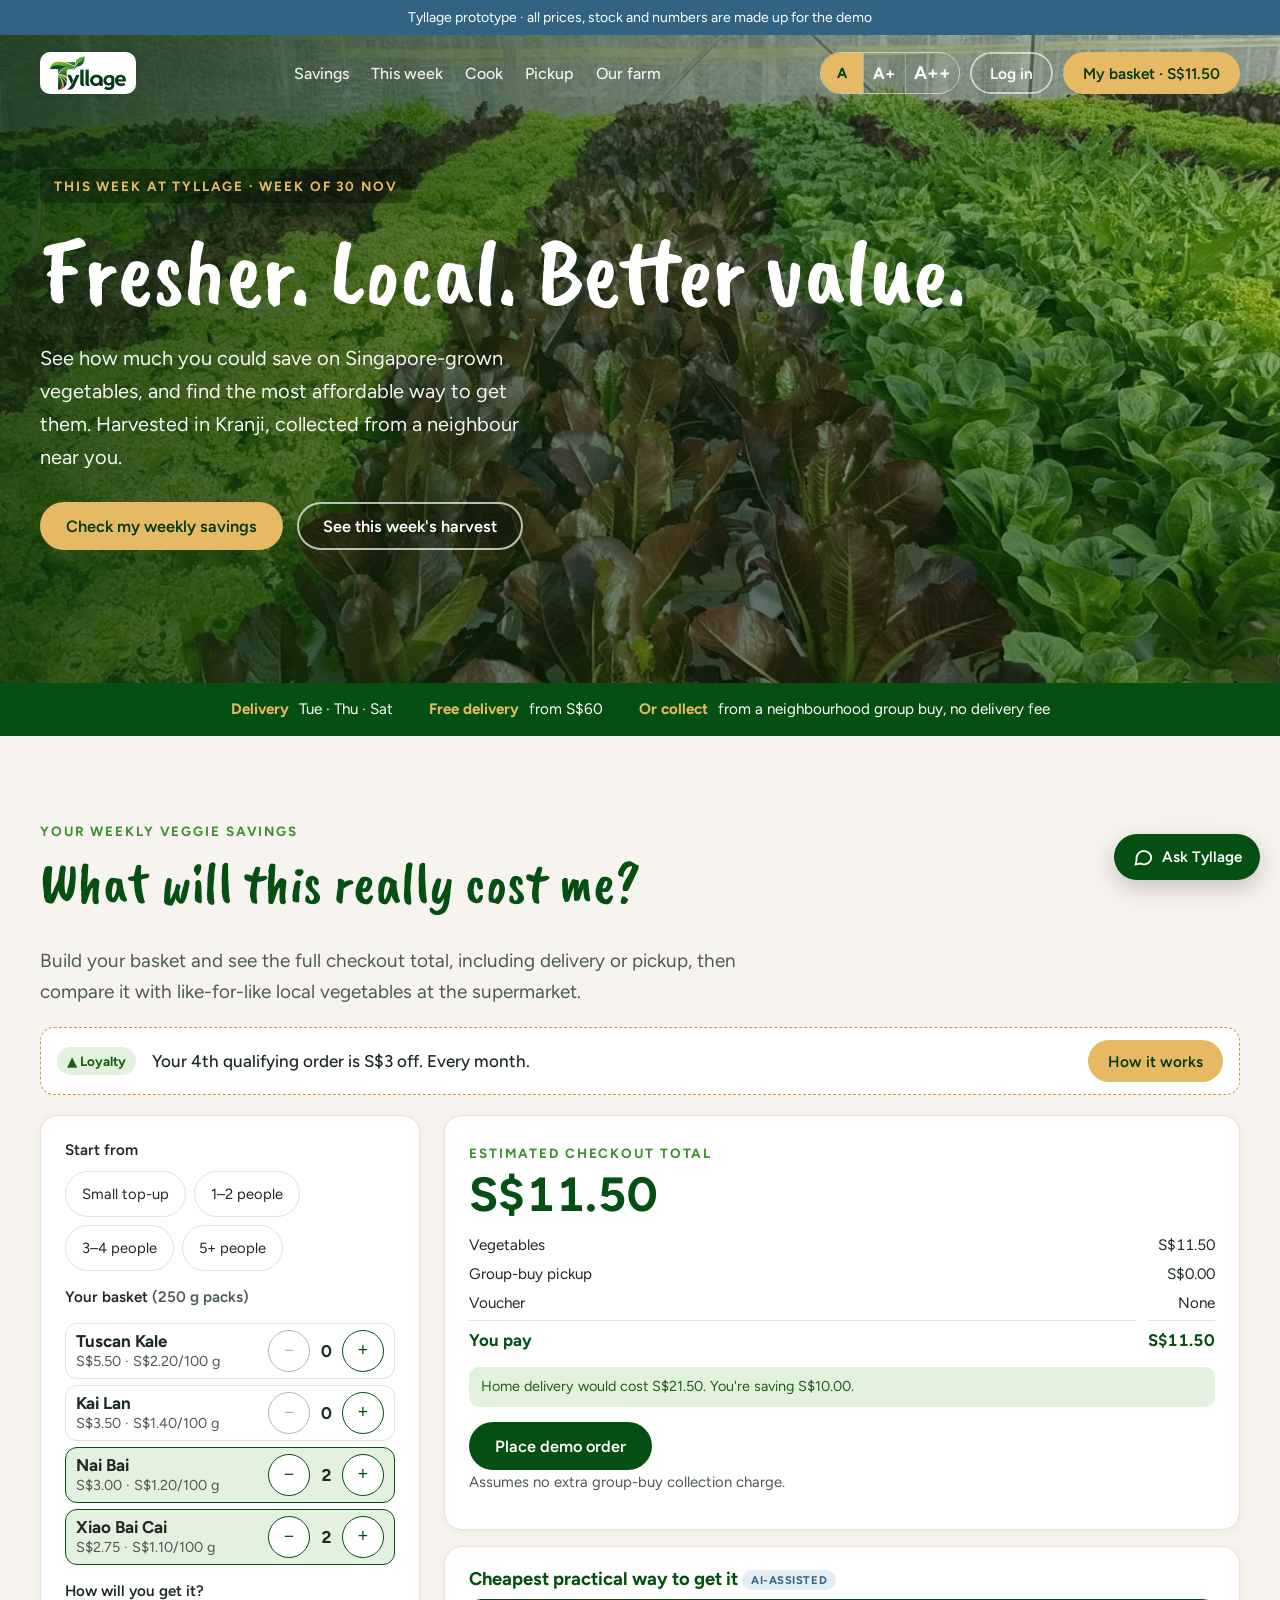
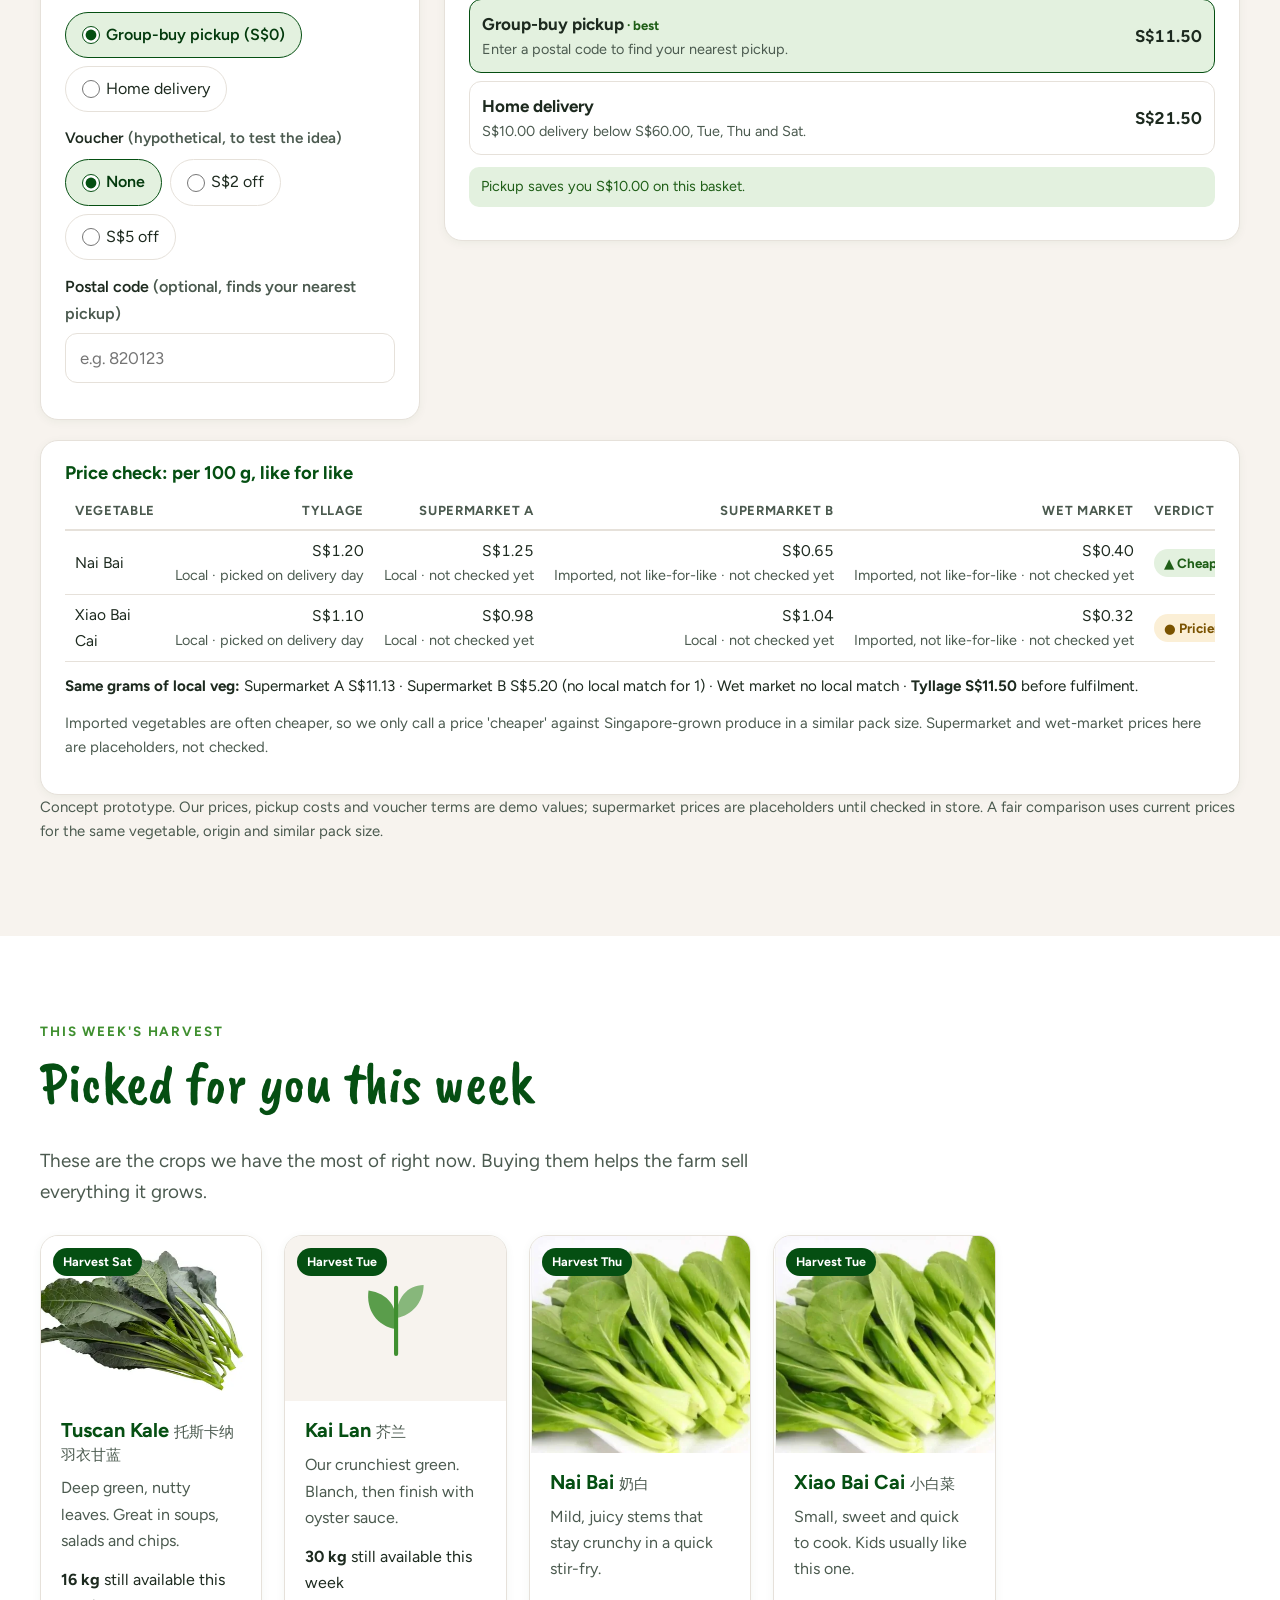
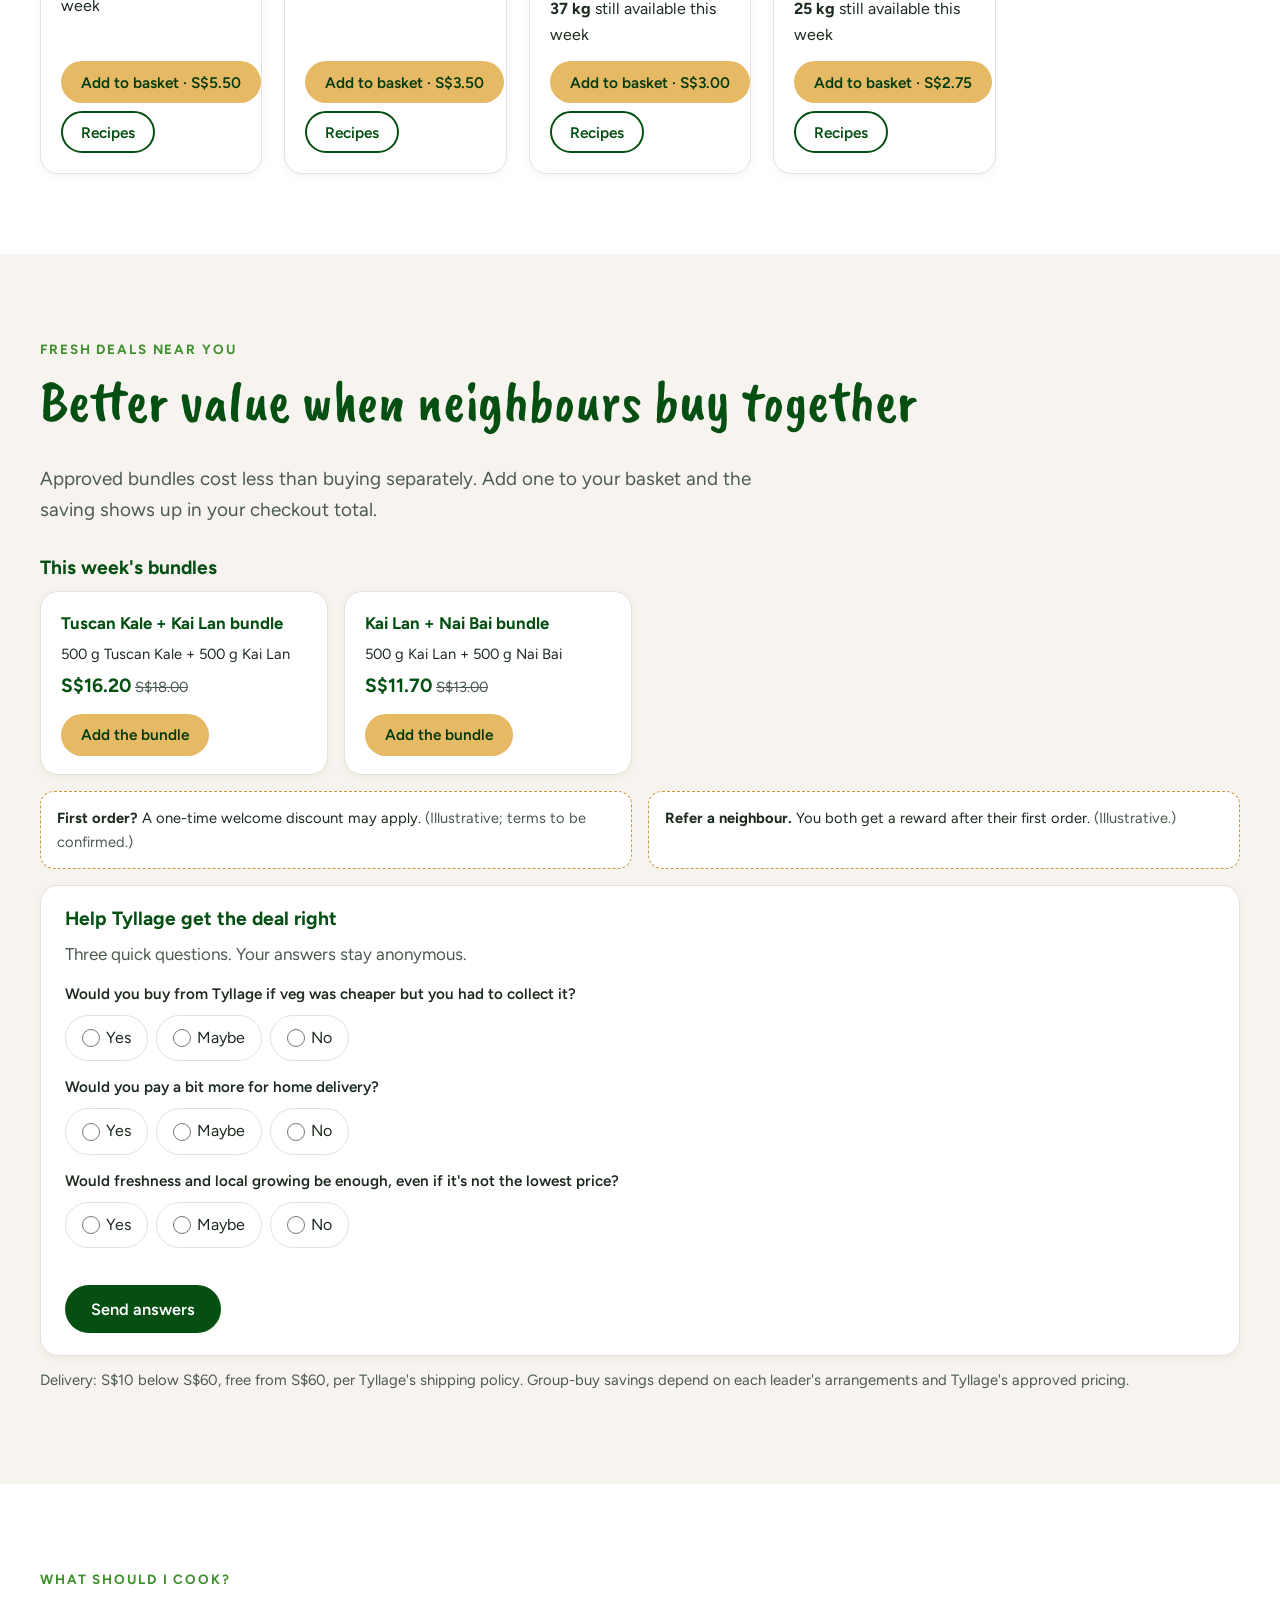
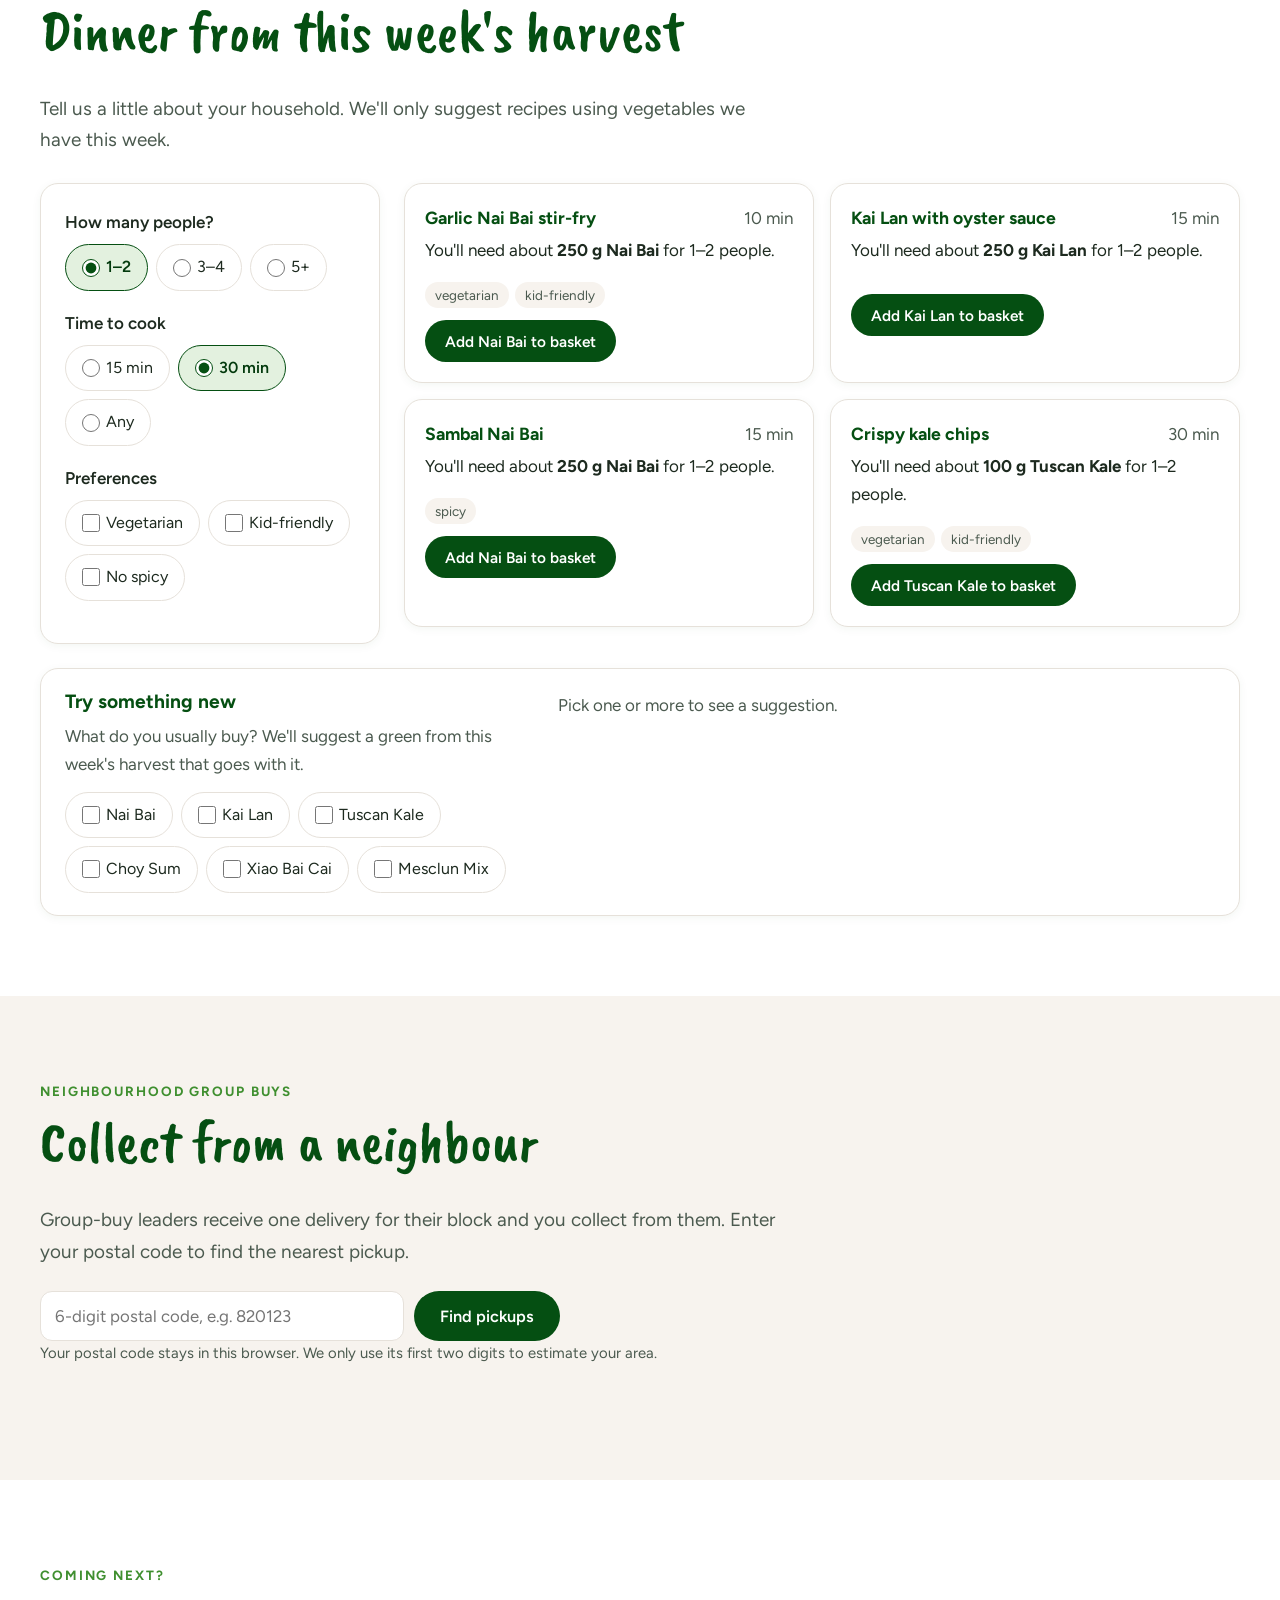
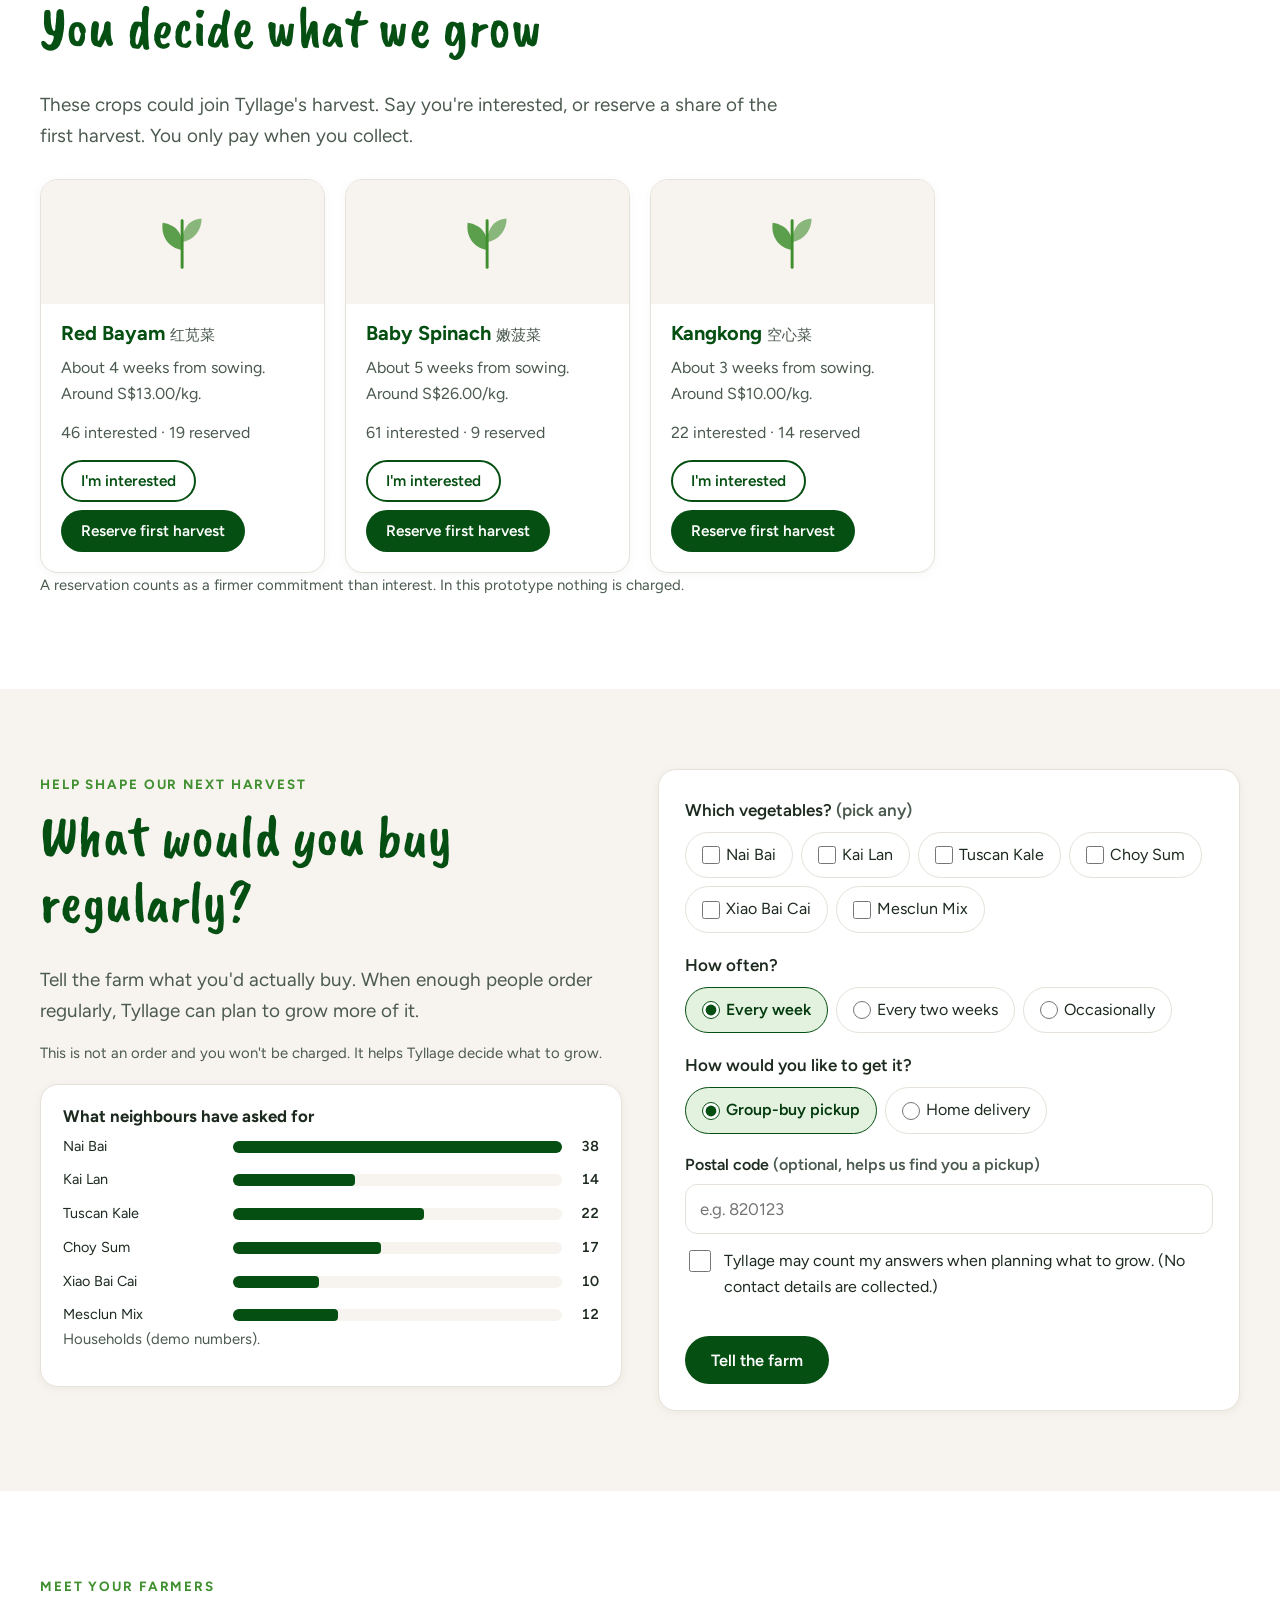
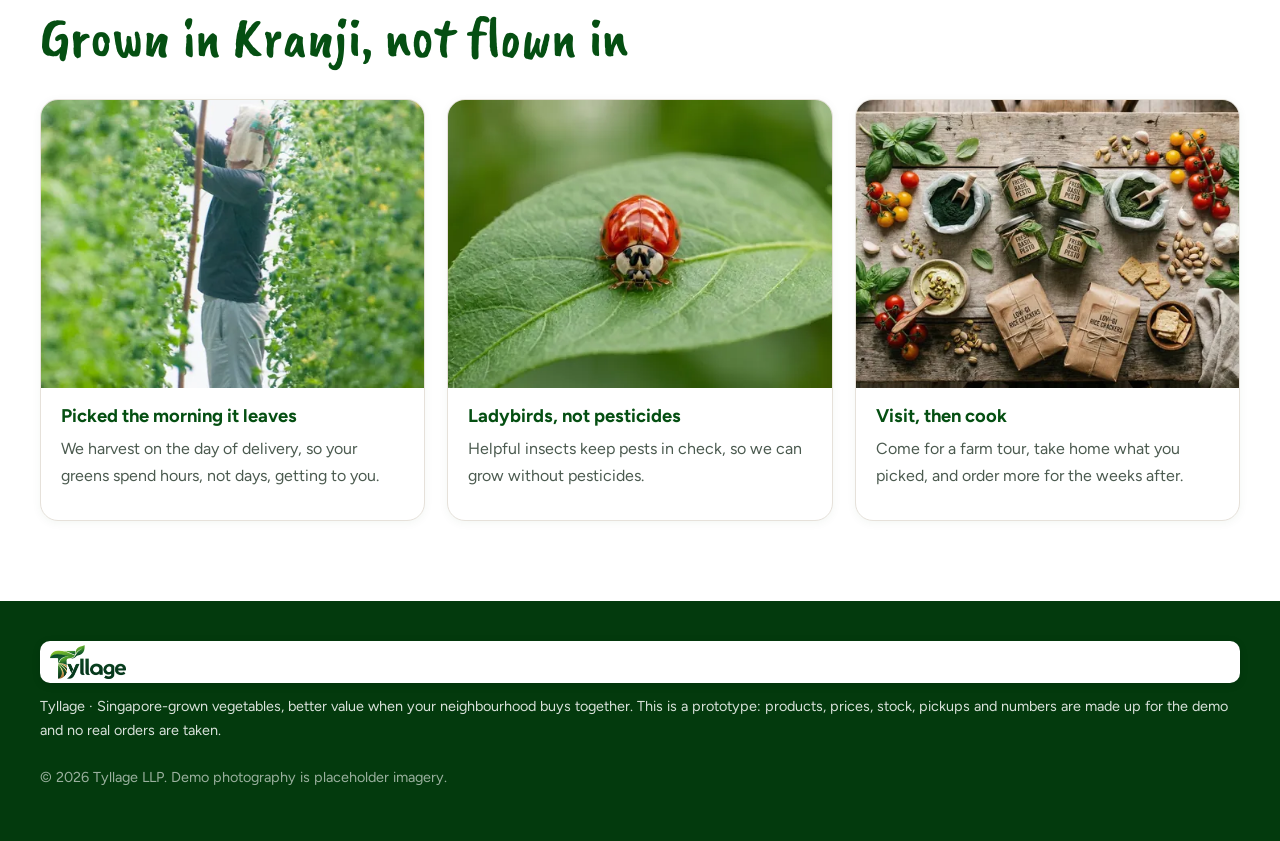
==== commit e896630d: "Friendlier UI for all ages and mock log-in - Text size control (A / A+ / A++) on every page, bigger " ====
--- a/index.html
+++ b/index.html
@@ -9,10 +9,11 @@
   <link rel="preconnect" href="https://fonts.gstatic.com" crossorigin>
   <link href="https://fonts.googleapis.com/css2?family=Caveat+Brush&family=Figtree:wght@300;400;500;600;700&display=swap" rel="stylesheet">
   <link rel="stylesheet" href="css/style.css">
+  <script src="js/account.js"></script>
   <link rel="icon" type="image/png" href="assets/img/favicon.png">
   <meta name="theme-color" content="#054f12">
 </head>
-<body class="site">
+<body class="site" id="top">
   <a class="skip-link" href="#main">Skip to content</a>
   <div class="proto-bar" role="note">Tyllage prototype · all prices, stock and numbers are made up for the demo</div>
 
@@ -22,16 +23,18 @@
       <ul class="nav-links" id="nav-links">
         <li><a href="#savings">Savings</a></li>
         <li><a href="#harvest">This week</a></li>
-        <li><a href="#deals">Deals</a></li>
         <li><a href="#cook">Cook</a></li>
-        <li><a href="#collect">Collect</a></li>
-        <li><a href="#next">Coming next</a></li>
-        <li><a href="#shape">Shape our harvest</a></li>
-        <li><a href="#farmers">Farmers</a></li>
+        <li><a href="#collect">Pickup</a></li>
+        <li class="nav-more"><a href="#deals">Bundles</a></li>
+        <li class="nav-more"><a href="#next">Coming next</a></li>
+        <li class="nav-more"><a href="#shape">Shape our harvest</a></li>
+        <li><a href="#farmers">Our farm</a></li>
+        <li class="nav-more"><a href="growth.html">Team view</a></li>
       </ul>
       <div class="nav-actions">
-        <a class="btn btn-sm btn-outline-light" href="growth.html">Team view</a>
-        <a class="btn btn-sm btn-gold" href="#savings">Check my savings</a>
+        <div data-mount="text-size"></div>
+        <div class="nav-account" data-mount="account" data-tone="light"></div>
+        <a class="btn btn-sm btn-gold nav-basket" href="#savings">Check my savings</a>
         <button class="menu-toggle" type="button" aria-controls="nav-links" aria-expanded="false" aria-label="Open menu">
           <svg viewBox="0 0 24 24" fill="none" stroke="currentColor" stroke-width="2" aria-hidden="true"><path d="M3 6h18M3 12h18M3 18h18"/></svg>
         </button>
@@ -296,6 +299,14 @@
       <p class="muted-light">© 2026 Tyllage LLP. Demo photography is placeholder imagery.</p>
     </div>
   </footer>
+
+  <nav class="tabbar" aria-label="Quick links">
+    <a href="#top" data-tab="top"><svg viewBox="0 0 24 24" fill="none" stroke="currentColor" stroke-width="2" stroke-linecap="round" stroke-linejoin="round" aria-hidden="true"><path d="M3 11l9-7 9 7"/><path d="M5 10v10h14V10"/></svg><span>Home</span></a>
+    <a href="#savings" data-tab="savings"><svg viewBox="0 0 24 24" fill="none" stroke="currentColor" stroke-width="2" stroke-linecap="round" stroke-linejoin="round" aria-hidden="true"><path d="M3 9h18l-2 11H5L3 9z"/><path d="M8 9l4-6 4 6"/></svg><span>Basket</span><b class="badge-count" id="tab-count" hidden></b></a>
+    <a href="#cook" data-tab="cook"><svg viewBox="0 0 24 24" fill="none" stroke="currentColor" stroke-width="2" stroke-linecap="round" stroke-linejoin="round" aria-hidden="true"><path d="M4 13h16a8 8 0 0 1-16 0z"/><path d="M9 4c0 2 2 2 2 4M14 4c0 2 2 2 2 4"/></svg><span>Cook</span></a>
+    <a href="#collect" data-tab="collect"><svg viewBox="0 0 24 24" fill="none" stroke="currentColor" stroke-width="2" stroke-linecap="round" stroke-linejoin="round" aria-hidden="true"><path d="M12 21s-7-6.5-7-12a7 7 0 0 1 14 0c0 5.5-7 12-7 12z"/><circle cx="12" cy="9" r="2.5"/></svg><span>Pickup</span></a>
+    <a href="login.html?next=index.html" data-tab="account" id="tab-account"><svg viewBox="0 0 24 24" fill="none" stroke="currentColor" stroke-width="2" stroke-linecap="round" stroke-linejoin="round" aria-hidden="true"><circle cx="12" cy="8" r="4"/><path d="M4 21a8 8 0 0 1 16 0"/></svg><span>Log in</span></a>
+  </nav>
 
   <button class="chat-fab" type="button" id="chat-open" aria-controls="chat" aria-expanded="false">
     <svg viewBox="0 0 24 24" fill="none" stroke="currentColor" stroke-width="2" aria-hidden="true"><path d="M21 12a8 8 0 0 1-11.6 7.1L4 20l1-4.6A8 8 0 1 1 21 12z"/></svg>
--- a/css/style.css
+++ b/css/style.css
@@ -558,3 +558,121 @@
   .waterfall .wf-track { grid-column: 1 / -1; grid-row: 2; }
 }
 .stack-lg { display: grid; gap: 24px; min-width: 0; }
+
+/* ================= Friendlier for every age =================
+   One text-size setting (A / A+ / A++) scales every rem; bigger tap targets (44–58px),
+   darker secondary text, fewer top-level links and an app-style bottom bar on phones. */
+:root { --muted: #4b5a4f; --text-scale: 1; }
+html { font-size: calc(100% * var(--text-scale)); }
+body { font-size: 1.0625rem; line-height: 1.65; }
+.hub { font-size: 1rem; }
+.small { font-size: .9rem; }
+.form-note { font-size: .93rem; }
+.eyebrow { font-size: .84rem; letter-spacing: .14em; }
+.lead { font-size: 1.18rem; }
+.proto-bar { font-size: .88rem; }
+.btn { min-height: 48px; padding: 12px 24px; font-size: 1.02rem; }
+.btn-sm { min-height: 42px; padding: 8px 18px; font-size: .96rem; }
+.chip { min-height: 46px; padding: 9px 16px; font-size: 1rem; }
+.chip input { width: 18px; height: 18px; }
+.field { font-size: 1rem; }
+.field input, .field textarea, .field select, .postal-form input, textarea, select { min-height: 50px; font-size: 1.05rem; }
+.field select { font: 400 1.05rem var(--font-body); padding: 10px 14px; border: 1.5px solid var(--line); border-radius: 12px; background: var(--white); color: var(--ink); }
+.check { font-size: 1rem; }
+.check input { width: 22px; height: 22px; margin-top: 2px; flex: none; }
+.stepper button { width: 42px; height: 42px; }
+.crop-body p, .story-body p { font-size: 1rem; }
+.mini-tag, .pill { font-size: .84rem; }
+.kpi-label { font-size: .9rem; }
+.kpi-sub { font-size: .85rem; }
+.data-table { font-size: .97rem; }
+.data-table th { font-size: .82rem; }
+.toast { font-size: 1.02rem; padding: 14px 22px; }
+.hub-tabs a { font-size: 1rem; padding: 16px 16px 13px; }
+.hub-subtabs a { font-size: .96rem; padding: 9px 16px; }
+a:not(.btn):not(.chip):focus-visible, button:focus-visible { outline: 3px solid var(--gold); outline-offset: 3px; border-radius: 6px; }
+
+/* Calmer hero: less scrolling before the useful part. */
+.hero { min-height: min(72vh, 680px); min-height: min(72svh, 680px); }
+.hero h1 { font-size: clamp(3rem, 8vw, 6rem); }
+.hero-lead { font-size: 1.25rem; }
+
+/* Text size control (header, hub, login) */
+.text-size { display: inline-flex; border: 1.5px solid rgba(255,255,255,.55); border-radius: 999px; overflow: hidden; color: var(--white); }
+.text-size button { background: transparent; color: inherit; border: 0; min-width: 42px; min-height: 40px; padding: 0 8px; font: 700 .9rem var(--font-body); cursor: pointer; line-height: 1; }
+.text-size button[data-size="1.15"] { font-size: 1.02rem; }
+.text-size button[data-size="1.3"] { font-size: 1.14rem; }
+.text-size button + button { border-left: 1.5px solid rgba(255,255,255,.3); }
+.text-size button[aria-pressed="true"] { background: var(--gold); color: var(--forest-dark); }
+.on-light .text-size { border-color: var(--line); color: var(--ink); }
+.on-light .text-size button + button { border-left-color: var(--line); }
+.account { display: inline-flex; align-items: center; gap: 10px; }
+.account-name { font-weight: 600; color: var(--white); white-space: nowrap; }
+.on-light .account-name { color: var(--ink); }
+.hub-actions { display: flex; gap: 10px; align-items: center; flex-wrap: wrap; justify-content: flex-end; }
+
+/* Fewer top-level links on desktop; the menu still lists everything. */
+@media (min-width: 1101px) { .nav-links .nav-more { display: none; } .nav-links { gap: 22px; } }
+.nav-links a { font-size: 1rem; }
+
+/* App-style bottom bar on phones and small tablets. */
+.tabbar { display: none; }
+@media (max-width: 860px) {
+  .tabbar { display: grid; grid-template-columns: repeat(5, minmax(0, 1fr)); position: fixed; left: 0; right: 0; bottom: 0; z-index: 90; background: var(--white); border-top: 1px solid var(--line); box-shadow: 0 -4px 18px rgba(0,0,0,.08); padding: 6px 4px calc(6px + env(safe-area-inset-bottom)); }
+  .tabbar a { position: relative; display: grid; justify-items: center; align-content: center; gap: 2px; min-height: 58px; padding: 4px 2px; color: var(--muted); text-decoration: none; font-size: .8rem; font-weight: 700; border-radius: 14px; }
+  .tabbar svg { width: 26px; height: 26px; }
+  .tabbar span { max-width: 100%; overflow: hidden; text-overflow: ellipsis; white-space: nowrap; }
+  .tabbar a.on { color: var(--forest); background: var(--good-bg); }
+  .tabbar .badge-count { position: absolute; top: 2px; left: calc(50% + 6px); background: var(--gold); color: var(--forest-dark); font-size: .72rem; line-height: 1.4; padding: 0 6px; border-radius: 999px; }
+  body.site { padding-bottom: calc(76px + env(safe-area-inset-bottom)); }
+  .chat-fab { bottom: calc(86px + env(safe-area-inset-bottom)); }
+  .toast { bottom: calc(96px + env(safe-area-inset-bottom)); }
+  .nav-actions .nav-basket, .nav-actions .nav-account { display: none; }
+}
+@media (max-width: 520px) {
+  .hub-header { flex-wrap: wrap; }
+  .hub-actions .btn-outline-light[href="index.html"] { display: none; }
+}
+
+/* ================= Login (mock) ================= */
+.login-page { min-height: 100vh; min-height: 100svh; display: grid; grid-template-columns: minmax(0, 1.05fr) minmax(0, 1fr); background: var(--cream); }
+.login-art { position: relative; color: var(--white); padding: 40px 48px; display: flex; flex-direction: column; justify-content: space-between; gap: 32px; overflow: hidden; }
+.login-art img.bg { position: absolute; inset: 0; width: 100%; height: 100%; object-fit: cover; z-index: 0; }
+.login-art::before { content: ""; position: absolute; inset: 0; z-index: 1; background: linear-gradient(160deg, rgba(3,40,10,.9), rgba(3,40,10,.55)); }
+.login-art > * { position: relative; z-index: 2; }
+.login-art h1 { font-family: var(--font-script); font-weight: 400; font-size: clamp(2.8rem, 5vw, 4.4rem); margin: 0 0 .3em; line-height: 1.05; }
+.login-perks { list-style: none; margin: 0; padding: 0; display: grid; gap: 14px; font-size: 1.12rem; }
+.login-perks li { display: flex; gap: 12px; align-items: flex-start; }
+.login-perks li::before { content: "✓"; flex: none; width: 30px; height: 30px; border-radius: 50%; background: var(--gold); color: var(--forest-dark); font-weight: 800; display: grid; place-items: center; }
+.login-main { display: flex; flex-direction: column; padding: 24px 32px 40px; }
+.login-top { display: flex; justify-content: space-between; align-items: center; gap: 12px; flex-wrap: wrap; }
+.login-top .back { color: var(--forest); font-weight: 600; text-decoration: none; display: inline-flex; align-items: center; min-height: 44px; }
+.login-card { width: min(460px, 100%); margin: auto; padding: 32px 30px; }
+.login-card h2 { color: var(--forest); font-size: 1.9rem; margin-bottom: .2em; }
+.segmented { display: grid; grid-template-columns: 1fr 1fr; gap: 4px; background: var(--cream); padding: 4px; border-radius: 14px; margin: 18px 0 20px; }
+.segmented button { min-height: 48px; border: 0; border-radius: 11px; background: transparent; font: 600 1rem var(--font-body); color: var(--muted); cursor: pointer; }
+.segmented button[aria-pressed="true"] { background: var(--white); color: var(--forest); box-shadow: 0 1px 6px rgba(0,0,0,.08); }
+.pw-wrap { position: relative; }
+.pw-wrap input { padding-right: 84px; }
+.pw-toggle { position: absolute; right: 6px; top: 50%; transform: translateY(-50%); min-height: 40px; padding: 0 12px; border: 0; background: transparent; color: var(--forest); font: 700 .95rem var(--font-body); cursor: pointer; border-radius: 8px; }
+.field .hint { font-weight: 400; color: var(--muted); font-size: .9rem; }
+.field input[aria-invalid="true"] { border-color: var(--danger); }
+.login-card .btn-block { width: 100%; margin-top: 4px; }
+.login-row { display: flex; justify-content: space-between; align-items: center; gap: 12px; flex-wrap: wrap; margin-bottom: 14px; }
+.login-row .check { margin: 0; }
+.link-btn { background: none; border: 0; padding: 8px 0; color: var(--forest); font: 600 1rem var(--font-body); text-decoration: underline; cursor: pointer; min-height: 44px; }
+.or { display: flex; align-items: center; gap: 12px; color: var(--muted); font-size: .92rem; margin: 18px 0; }
+.or::before, .or::after { content: ""; flex: 1; border-top: 1px solid var(--line); }
+.demo-box { background: var(--cream); border-radius: 12px; padding: 12px 14px; font-size: .92rem; margin-top: 18px; }
+.demo-box p { margin: 0 0 6px; }
+.signed-in { text-align: center; }
+.signed-in .crop-actions { justify-content: center; margin-top: 16px; }
+@media (max-width: 860px) {
+  .login-page { grid-template-columns: minmax(0, 1fr); }
+  .login-art { padding: 20px 16px 24px; gap: 8px; }
+  .login-art .login-perks, .login-art .art-foot { display: none; }
+  .login-art h1 { font-size: 2.3rem; margin: 12px 0 0; }
+  .login-main { padding: 12px 16px 32px; }
+  .login-card { padding: 24px 20px; margin-top: 8px; }
+}
+.field .form-error:empty { min-height: 0; margin: 0; }
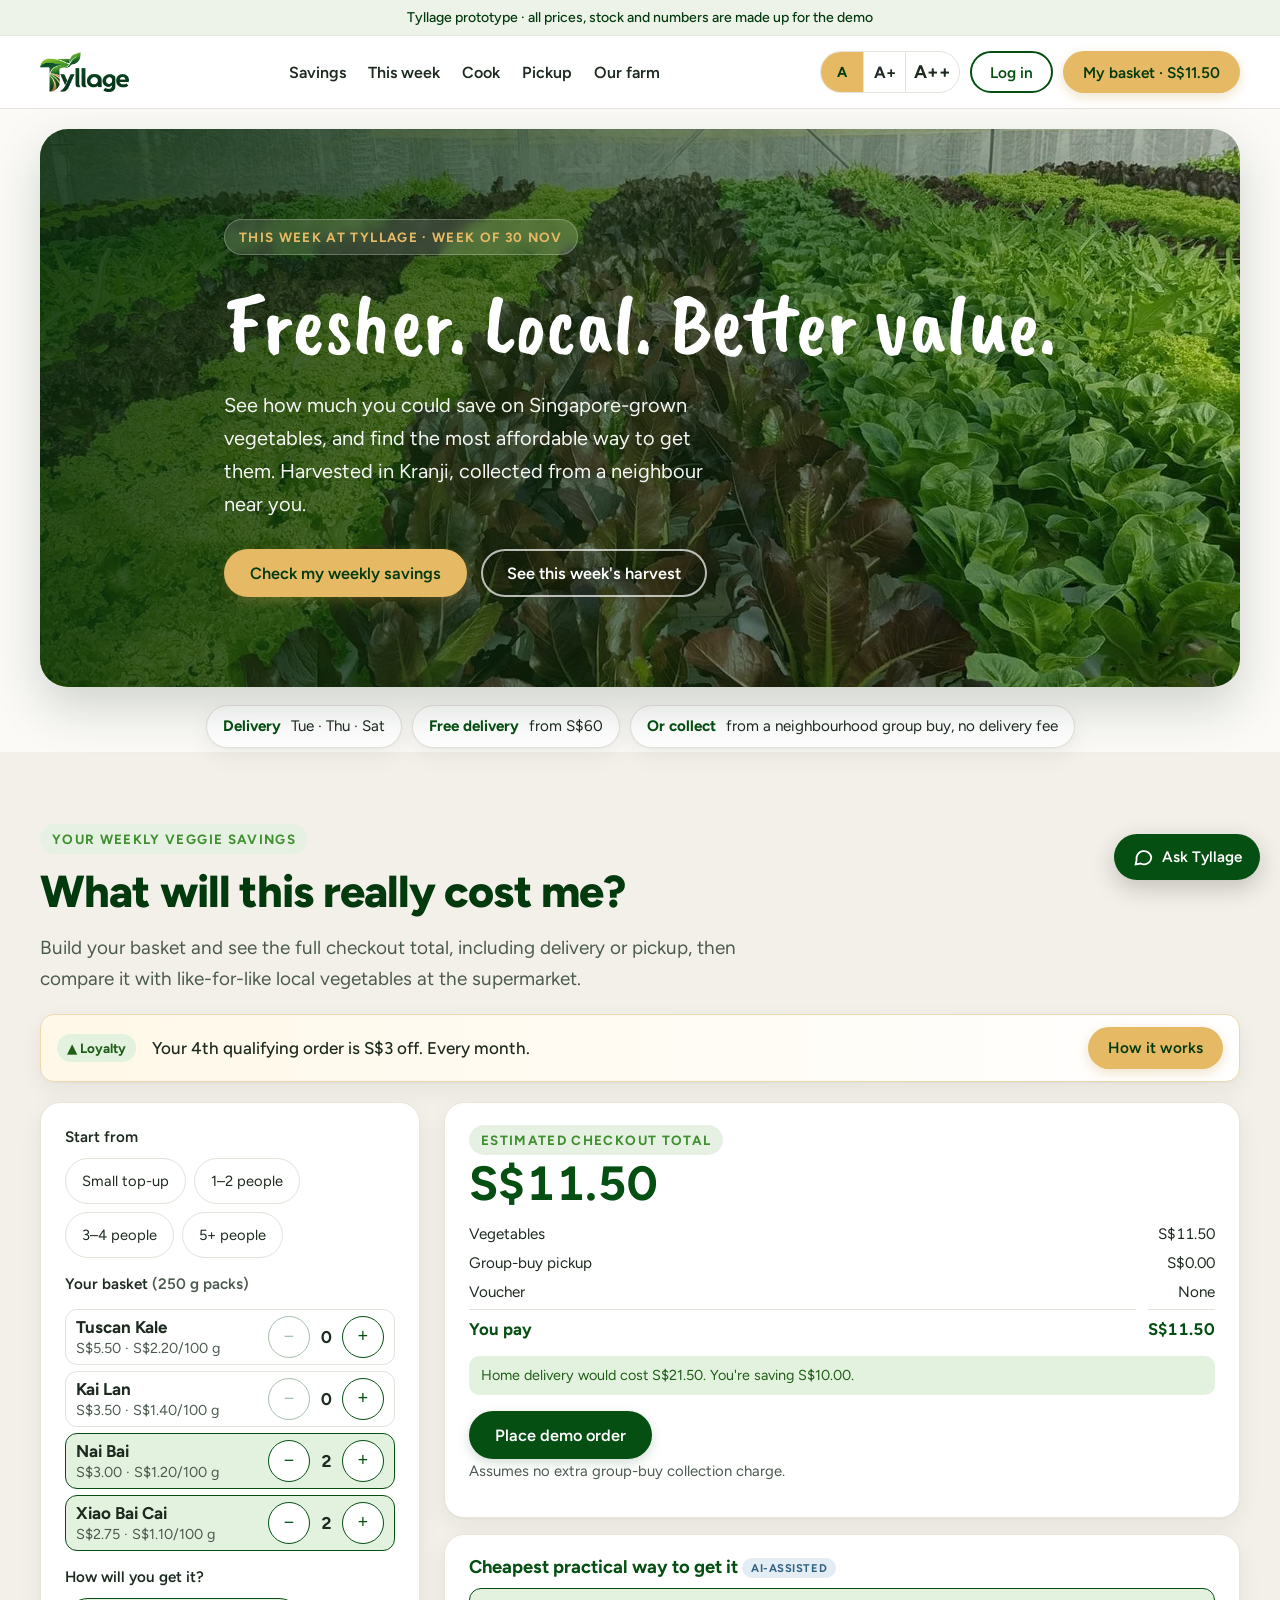
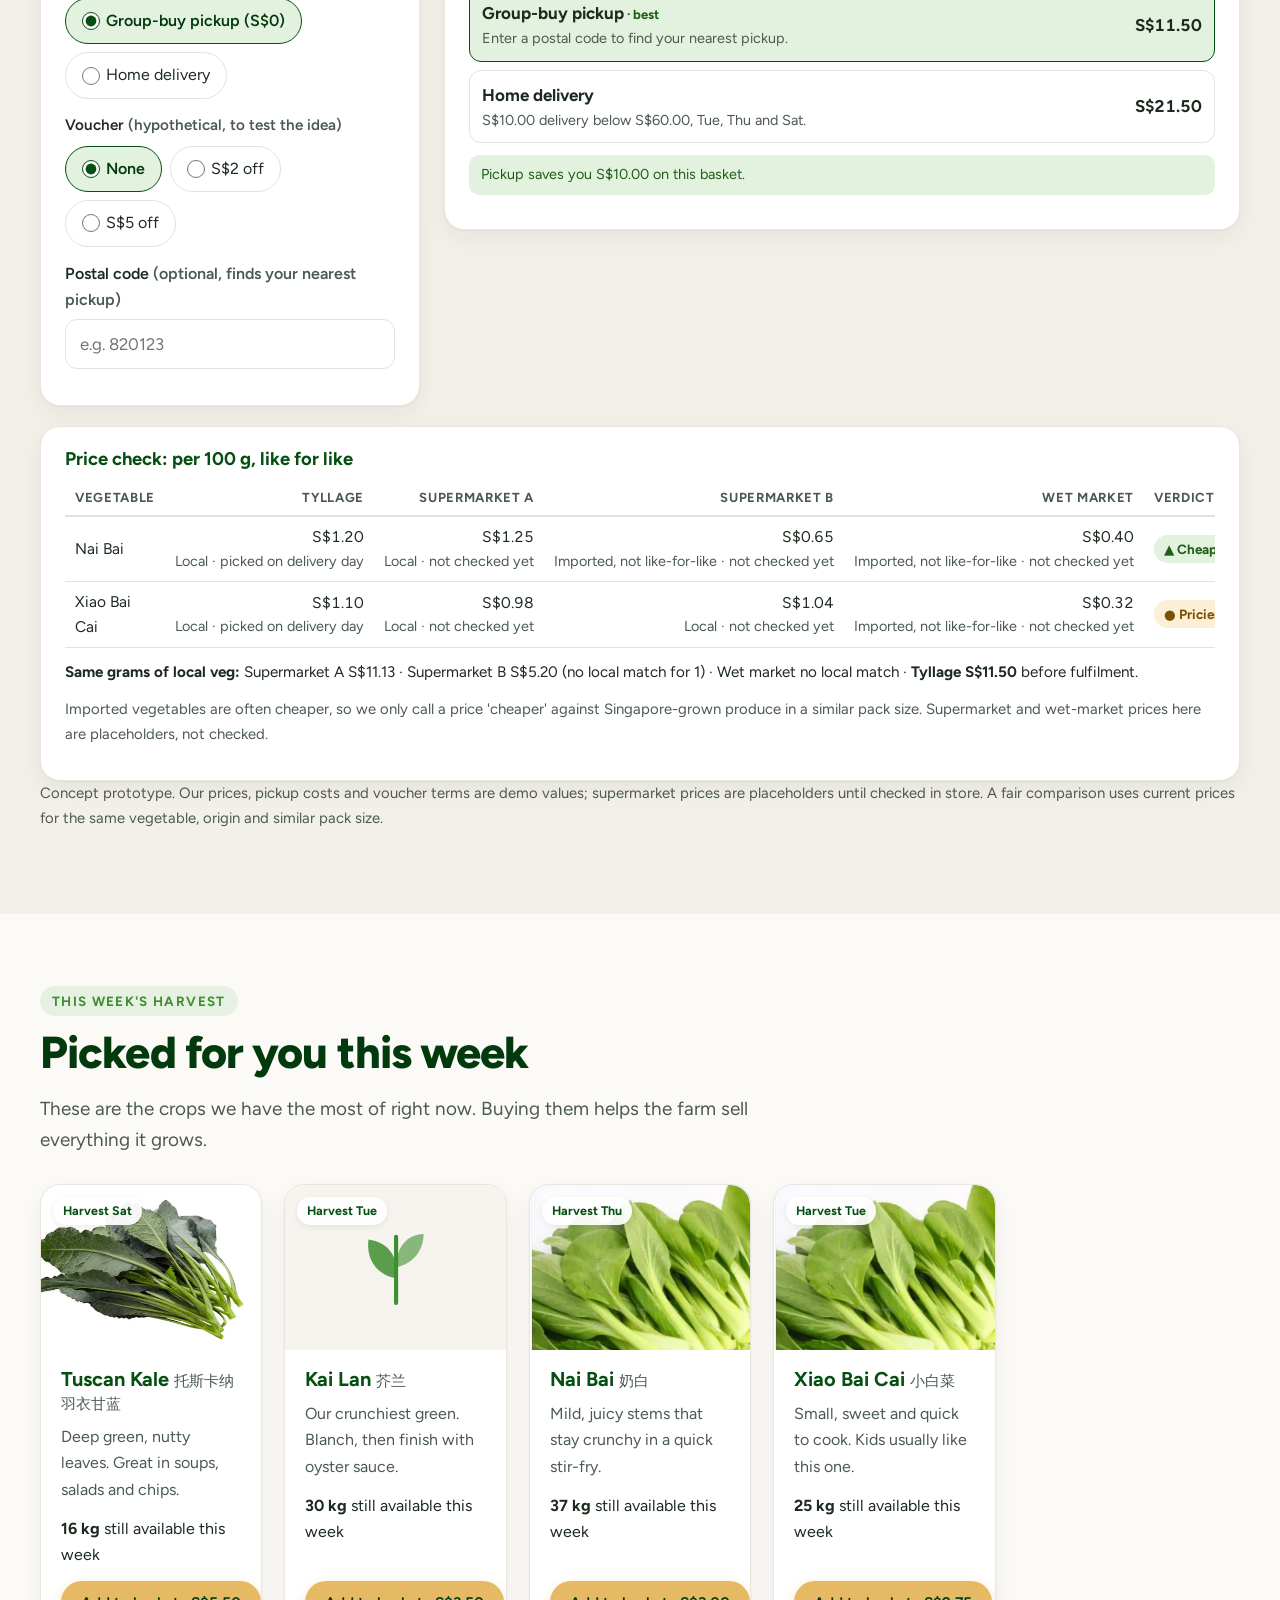
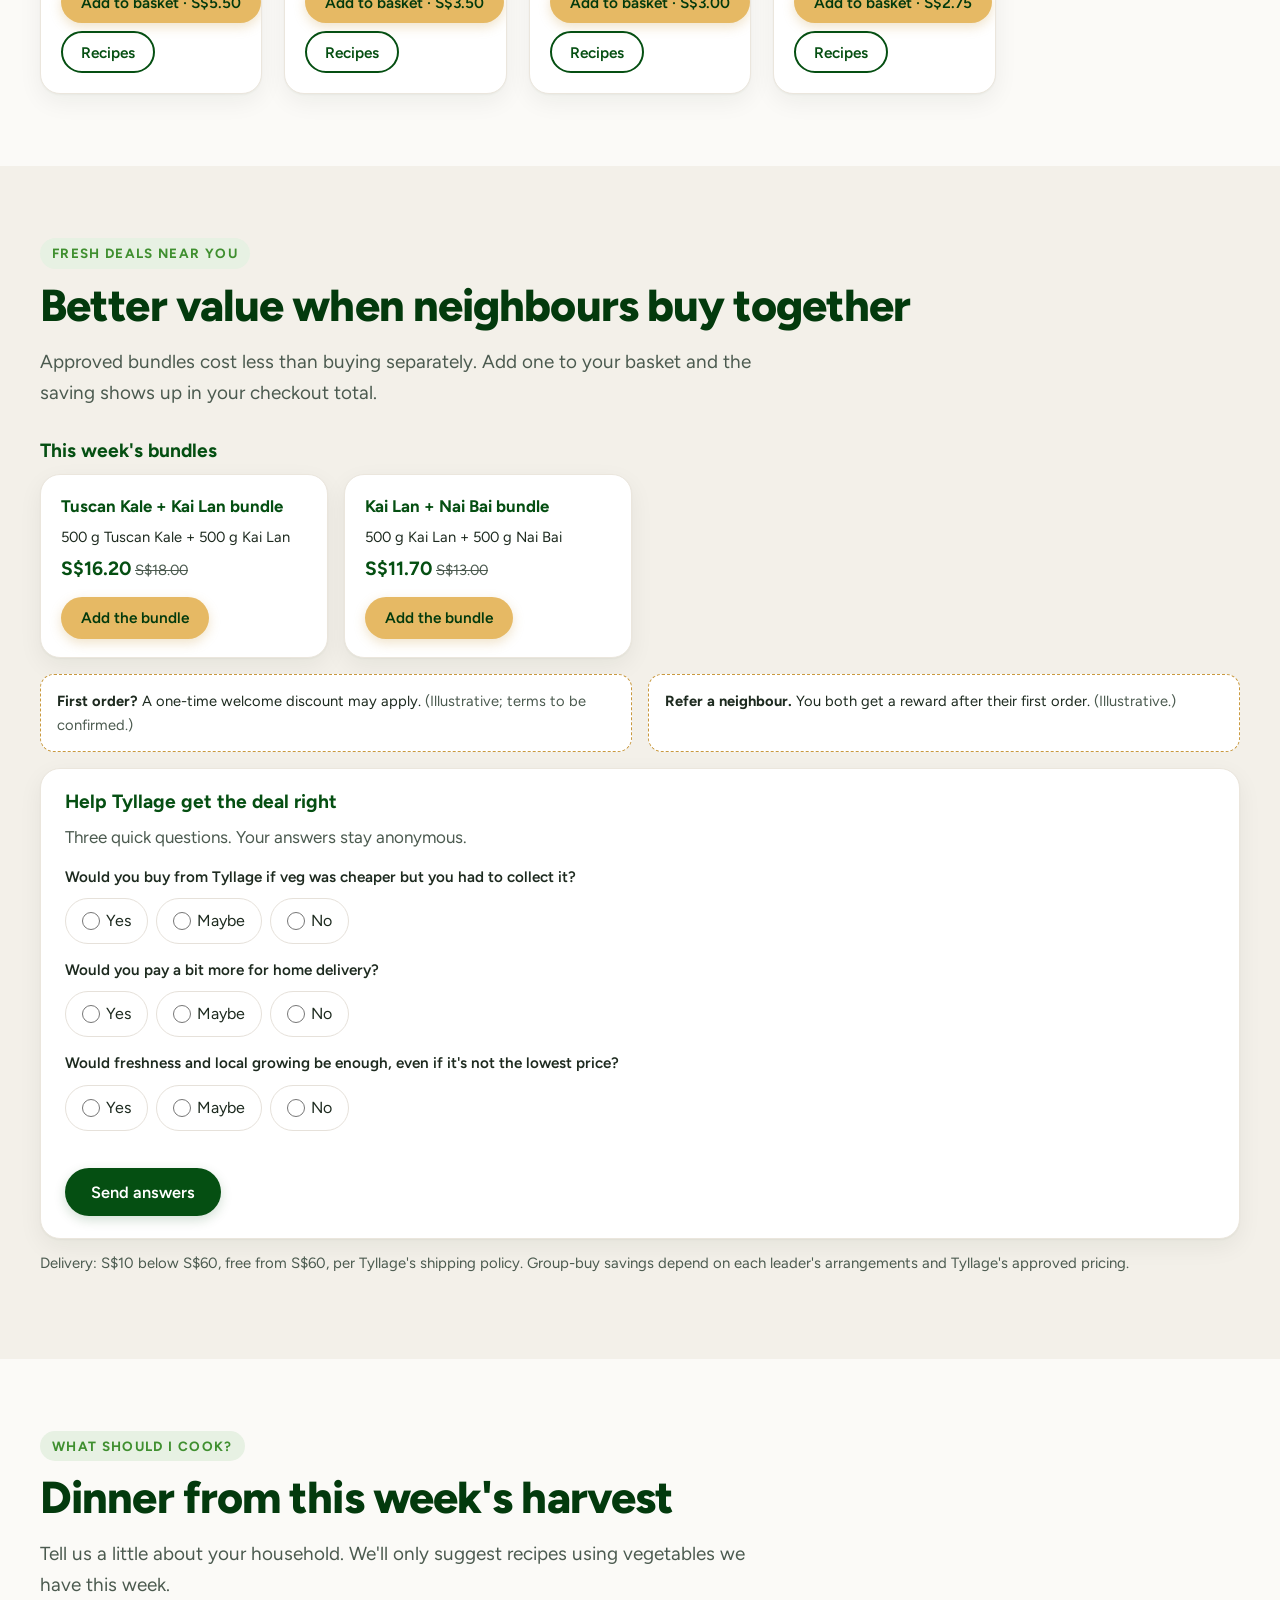
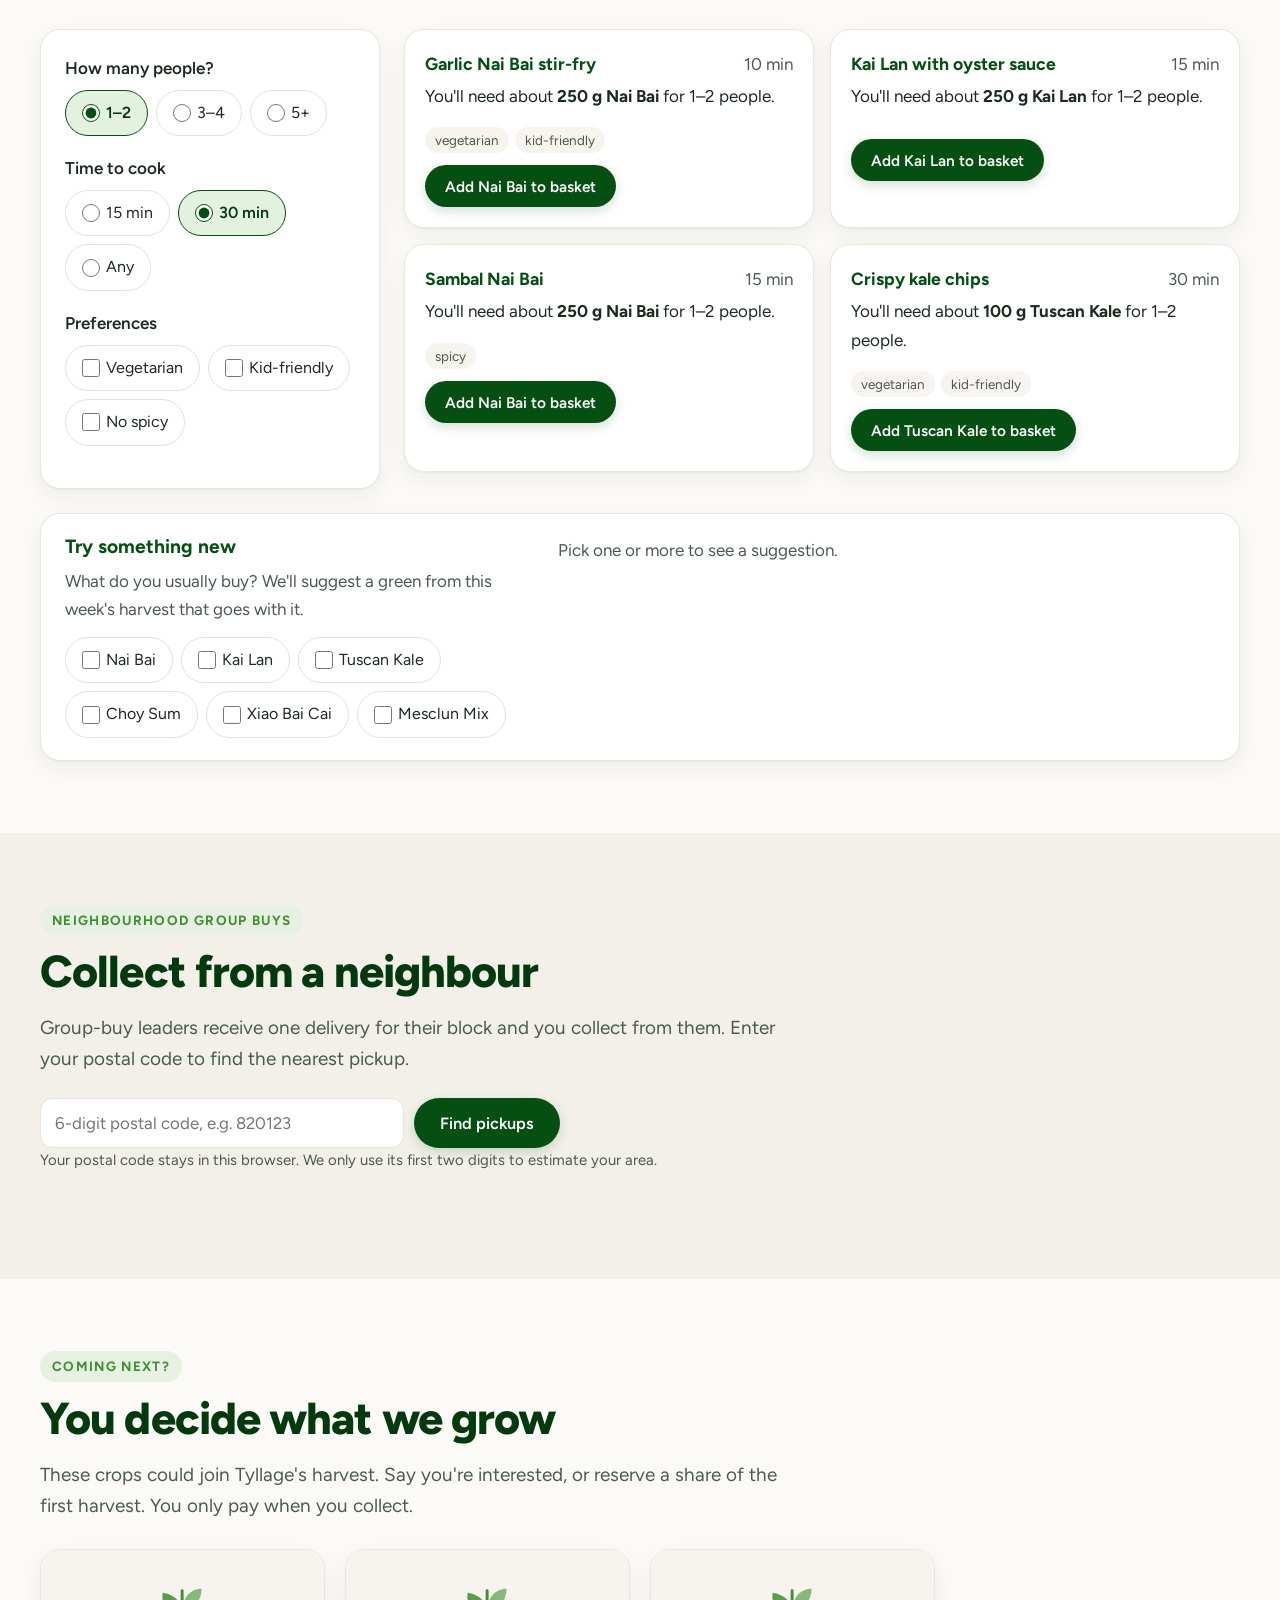
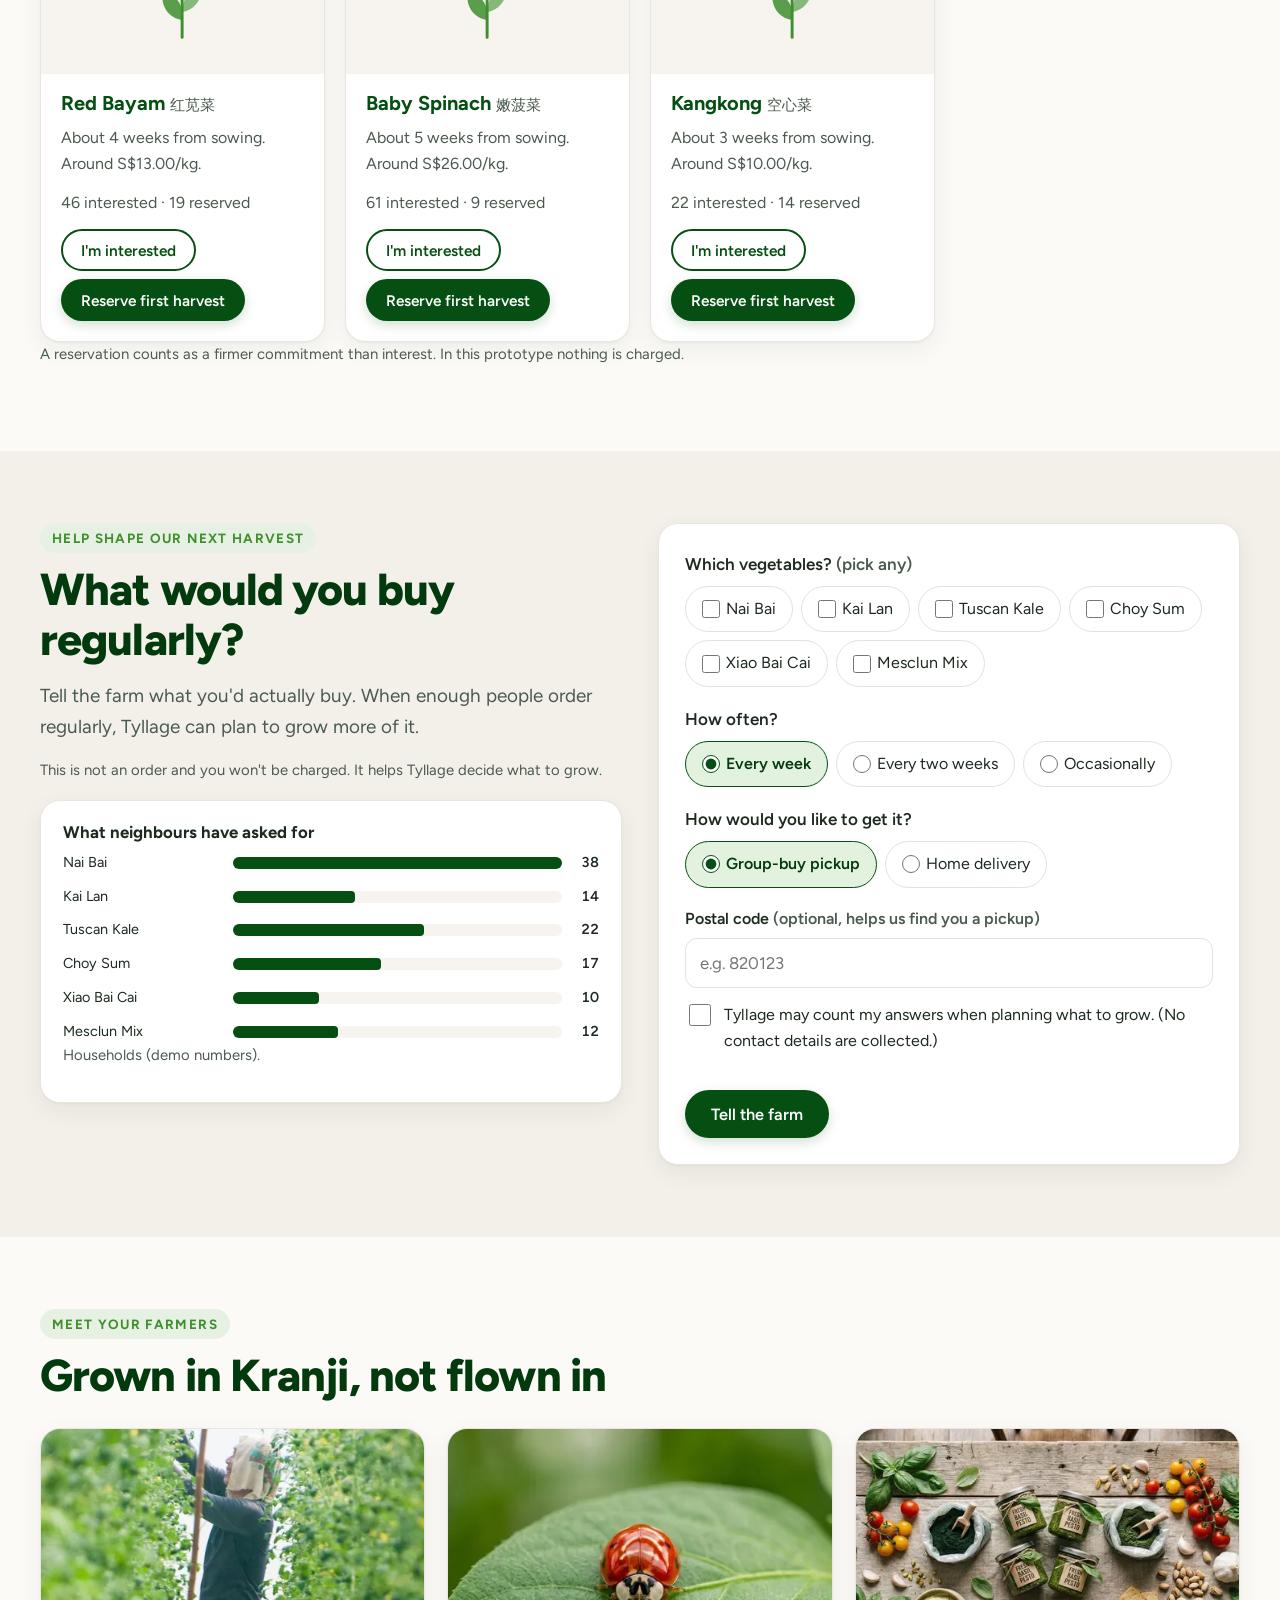
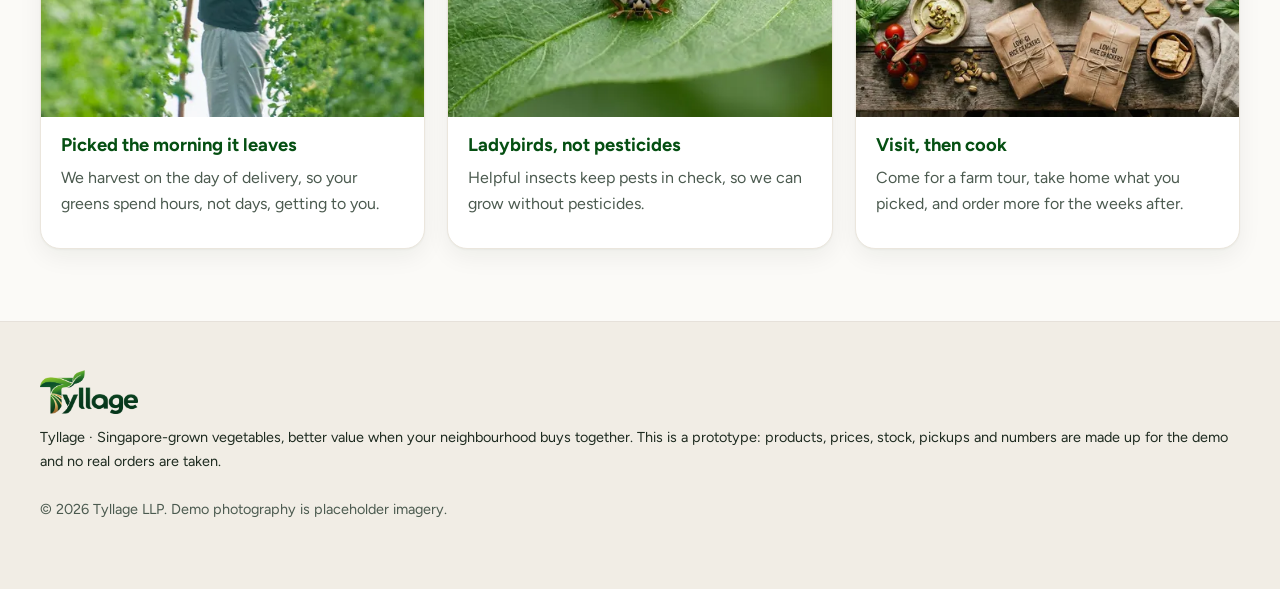
==== commit 5593bacc: "Lighter visual refresh with logo on white - White headers on shop and team view, light footer and lo" ====
--- a/index.html
+++ b/index.html
@@ -19,7 +19,7 @@
 
   <header class="site-header">
     <nav class="container nav" aria-label="Main">
-      <a class="logo brand-badge" href="index.html"><img src="assets/tyllage-logo.png" alt="Tyllage home" width="76" height="34"></a>
+      <a class="logo" href="index.html"><img src="assets/tyllage-logo.png" alt="Tyllage home" width="90" height="40"></a>
       <ul class="nav-links" id="nav-links">
         <li><a href="#savings">Savings</a></li>
         <li><a href="#harvest">This week</a></li>
@@ -33,7 +33,7 @@
       </ul>
       <div class="nav-actions">
         <div data-mount="text-size"></div>
-        <div class="nav-account" data-mount="account" data-tone="light"></div>
+        <div class="nav-account" data-mount="account"></div>
         <a class="btn btn-sm btn-gold nav-basket" href="#savings">Check my savings</a>
         <button class="menu-toggle" type="button" aria-controls="nav-links" aria-expanded="false" aria-label="Open menu">
           <svg viewBox="0 0 24 24" fill="none" stroke="currentColor" stroke-width="2" aria-hidden="true"><path d="M3 6h18M3 12h18M3 18h18"/></svg>
@@ -294,7 +294,7 @@
 
   <footer class="site-footer">
     <div class="container footer-row">
-      <span class="brand-badge"><img src="assets/tyllage-logo.png" alt="Tyllage" width="76" height="34" loading="lazy"></span>
+      <img src="assets/tyllage-logo.png" alt="Tyllage" width="98" height="44" loading="lazy">
       <p>Tyllage · Singapore-grown vegetables, better value when your neighbourhood buys together. This is a prototype: products, prices, stock, pickups and numbers are made up for the demo and no real orders are taken.</p>
       <p class="muted-light">© 2026 Tyllage LLP. Demo photography is placeholder imagery.</p>
     </div>
--- a/css/style.css
+++ b/css/style.css
@@ -676,3 +676,90 @@
   .login-card { padding: 24px 20px; margin-top: 8px; }
 }
 .field .form-error:empty { min-height: 0; margin: 0; }
+
+/* ================= Visual refresh =================
+   Light, airy chrome so the full-colour logo sits on white with no badge; the hero becomes a
+   rounded photo card; modern bold section titles (script kept for the hero); softer cards. */
+:root { --radius: 20px; --shadow-soft: 0 1px 2px rgba(16,40,20,.04), 0 8px 24px rgba(16,40,20,.06); --page: #fbfaf7; }
+body { background: var(--page); }
+.brand-badge { background: none; box-shadow: none; padding: 0; border-radius: 0; }
+
+/* Prototype note: quiet, not a loud blue bar. */
+.proto-bar { background: #eef3ea; color: var(--forest-dark); border-bottom: 1px solid #dfe8da; font-weight: 500; }
+
+/* Consumer header: solid white, forest text. */
+.site-header { position: sticky; top: 0; margin-bottom: 0; background: rgba(255,255,255,.94); backdrop-filter: saturate(1.4) blur(10px); -webkit-backdrop-filter: saturate(1.4) blur(10px); border-bottom: 1px solid var(--line); }
+.site-header.solid, .site-header.menu-open { background: rgba(255,255,255,.97); box-shadow: 0 6px 20px rgba(16,40,20,.06); }
+.nav { height: 72px; }
+.logo img, .logo.brand-badge img { height: 40px; width: auto; }
+.nav-links a { color: var(--ink); opacity: 1; font-weight: 600; position: relative; padding: 6px 0; }
+.nav-links a::after { content: ""; position: absolute; left: 0; right: 0; bottom: -2px; height: 2px; background: var(--gold); border-radius: 2px; transform: scaleX(0); transition: transform .2s ease; }
+.nav-links a:hover { color: var(--forest); }
+.nav-links a:hover::after { transform: scaleX(1); }
+.menu-toggle { color: var(--forest); }
+.site-header .text-size, .hub-header .text-size { border-color: var(--line); color: var(--ink); }
+.site-header .text-size button + button, .hub-header .text-size button + button { border-left-color: var(--line); }
+.site-header .account-name, .hub-header .account-name { color: var(--ink); }
+@media (max-width: 1100px) {
+  .nav-links { top: 72px; background: var(--white); border-bottom: 1px solid var(--line); box-shadow: 0 12px 24px rgba(16,40,20,.08); padding: 4px 16px 12px; }
+  .nav-links a { padding: 14px 0; border-bottom: 1px solid var(--line); }
+  .nav-links a::after { content: none; }
+}
+@media (max-width: 520px) { .logo img, .logo.brand-badge img { height: 34px; } }
+
+/* Hero: a rounded photo card inside the page. */
+.hero { width: min(var(--max), 100% - 32px); margin: 20px auto 0; border-radius: 28px; padding: 72px 0 64px; min-height: min(62vh, 580px); min-height: min(62svh, 580px); box-shadow: 0 20px 50px rgba(16,40,20,.18); }
+.hero > .container { width: auto; padding: 0 clamp(22px, 5vw, 64px); }
+.hero::before { background: linear-gradient(105deg, rgba(3,40,10,.86) 0%, rgba(3,40,10,.55) 55%, rgba(3,40,10,.15) 100%); }
+.hero .badge { background: rgba(255,255,255,.14); border: 1px solid rgba(255,255,255,.25); border-radius: 999px; padding: 6px 14px; letter-spacing: .1em; backdrop-filter: blur(4px); }
+.hero h1 { font-size: clamp(2.8rem, 7vw, 5.4rem); line-height: 1; margin: .3em 0 .25em; }
+@media (max-width: 520px) { .hero { width: calc(100% - 20px); margin-top: 10px; border-radius: 22px; padding: 44px 0 36px; } }
+
+/* Info strip: three soft chips instead of a dark band. */
+.info-strip { background: transparent; color: var(--ink); padding: 18px 0 4px; }
+.info-row { gap: 10px; }
+.info-row > span { background: var(--white); border: 1px solid var(--line); border-radius: 999px; padding: 8px 16px; box-shadow: var(--shadow-soft); }
+.info-row strong { color: var(--forest); }
+@media (max-width: 520px) { .info-row { align-items: stretch; } .info-row > span { text-align: center; } }
+
+/* Section rhythm and modern titles. */
+.site section { padding: 72px 0; }
+.site section.tint { background: #f3f0e9; }
+.section-title { font-family: var(--font-body); font-weight: 800; letter-spacing: -.02em; font-size: clamp(1.9rem, 4.2vw, 2.8rem); color: var(--forest-dark); margin: .25em 0 .35em; line-height: 1.12; }
+.eyebrow.dark { color: var(--leaf); background: #e7f1e3; padding: 4px 12px; border-radius: 999px; letter-spacing: .1em; }
+.lead { color: var(--muted); }
+
+/* Cards: softer, lift on hover where they're clickable. */
+.card, .panel, .kpi { box-shadow: var(--shadow-soft); border-color: #ebe6dd; }
+.crop-card, .bundle, .recipe, .point, .story { transition: transform .2s ease, box-shadow .2s ease; }
+.crop-card:hover, .bundle:hover, .recipe:hover, .point:hover { transform: translateY(-3px); box-shadow: 0 2px 4px rgba(16,40,20,.05), 0 16px 32px rgba(16,40,20,.10); }
+.crop-media { border-radius: var(--radius) var(--radius) 0 0; overflow: hidden; }
+.crop-media .tag { background: rgba(255,255,255,.92); color: var(--forest); box-shadow: 0 2px 6px rgba(0,0,0,.08); }
+.offer-banner { border-style: solid; border-color: #ecd9ae; background: linear-gradient(90deg, #fff8e8, #ffffff); box-shadow: var(--shadow-soft); }
+.btn-gold { box-shadow: 0 4px 12px rgba(201,153,63,.28); }
+.btn-forest { box-shadow: 0 4px 12px rgba(5,79,18,.18); }
+
+/* Footer: light, with the logo in full colour. */
+.site-footer { background: #f1ede5; color: var(--ink); border-top: 1px solid var(--line); padding: 48px 0 56px; }
+.site-footer img { height: 44px; width: auto; }
+.footer-row a { color: var(--forest); font-weight: 600; }
+.site-footer .muted-light { color: var(--muted); }
+@media (max-width: 860px) { .site-footer { padding-bottom: calc(96px + env(safe-area-inset-bottom)); } }
+
+/* Team view header: white, logo in colour, forest accents. */
+.hub-header { background: var(--white); color: var(--ink); border-bottom: 1px solid var(--line); }
+.hub-brand img, .hub-brand .brand-badge img { height: 36px; width: auto; }
+.hub-brand div { border-left-color: var(--line); }
+.hub-brand strong { color: var(--forest-dark); }
+.hub-brand span { color: var(--leaf); font-weight: 600; }
+.hub-header .btn-outline-light { border-color: var(--forest); color: var(--forest); }
+.hub-header .btn-outline-light:hover { background: var(--forest); color: var(--white); }
+.hub { background: var(--page); }
+.band { background: linear-gradient(120deg, var(--forest-dark) 0%, var(--forest) 55%, #2f7d23 100%); box-shadow: 0 14px 34px rgba(5,79,18,.18); }
+
+/* Login: logo on the white side, photo panel keeps the message. */
+.login-top { margin-bottom: 8px; }
+.login-logo img { height: 42px; width: auto; }
+.login-top-right { display: flex; align-items: center; gap: 14px; flex-wrap: wrap; }
+.login-art { justify-content: flex-end; gap: 28px; }
+.login-art h1 { margin-bottom: .1em; }
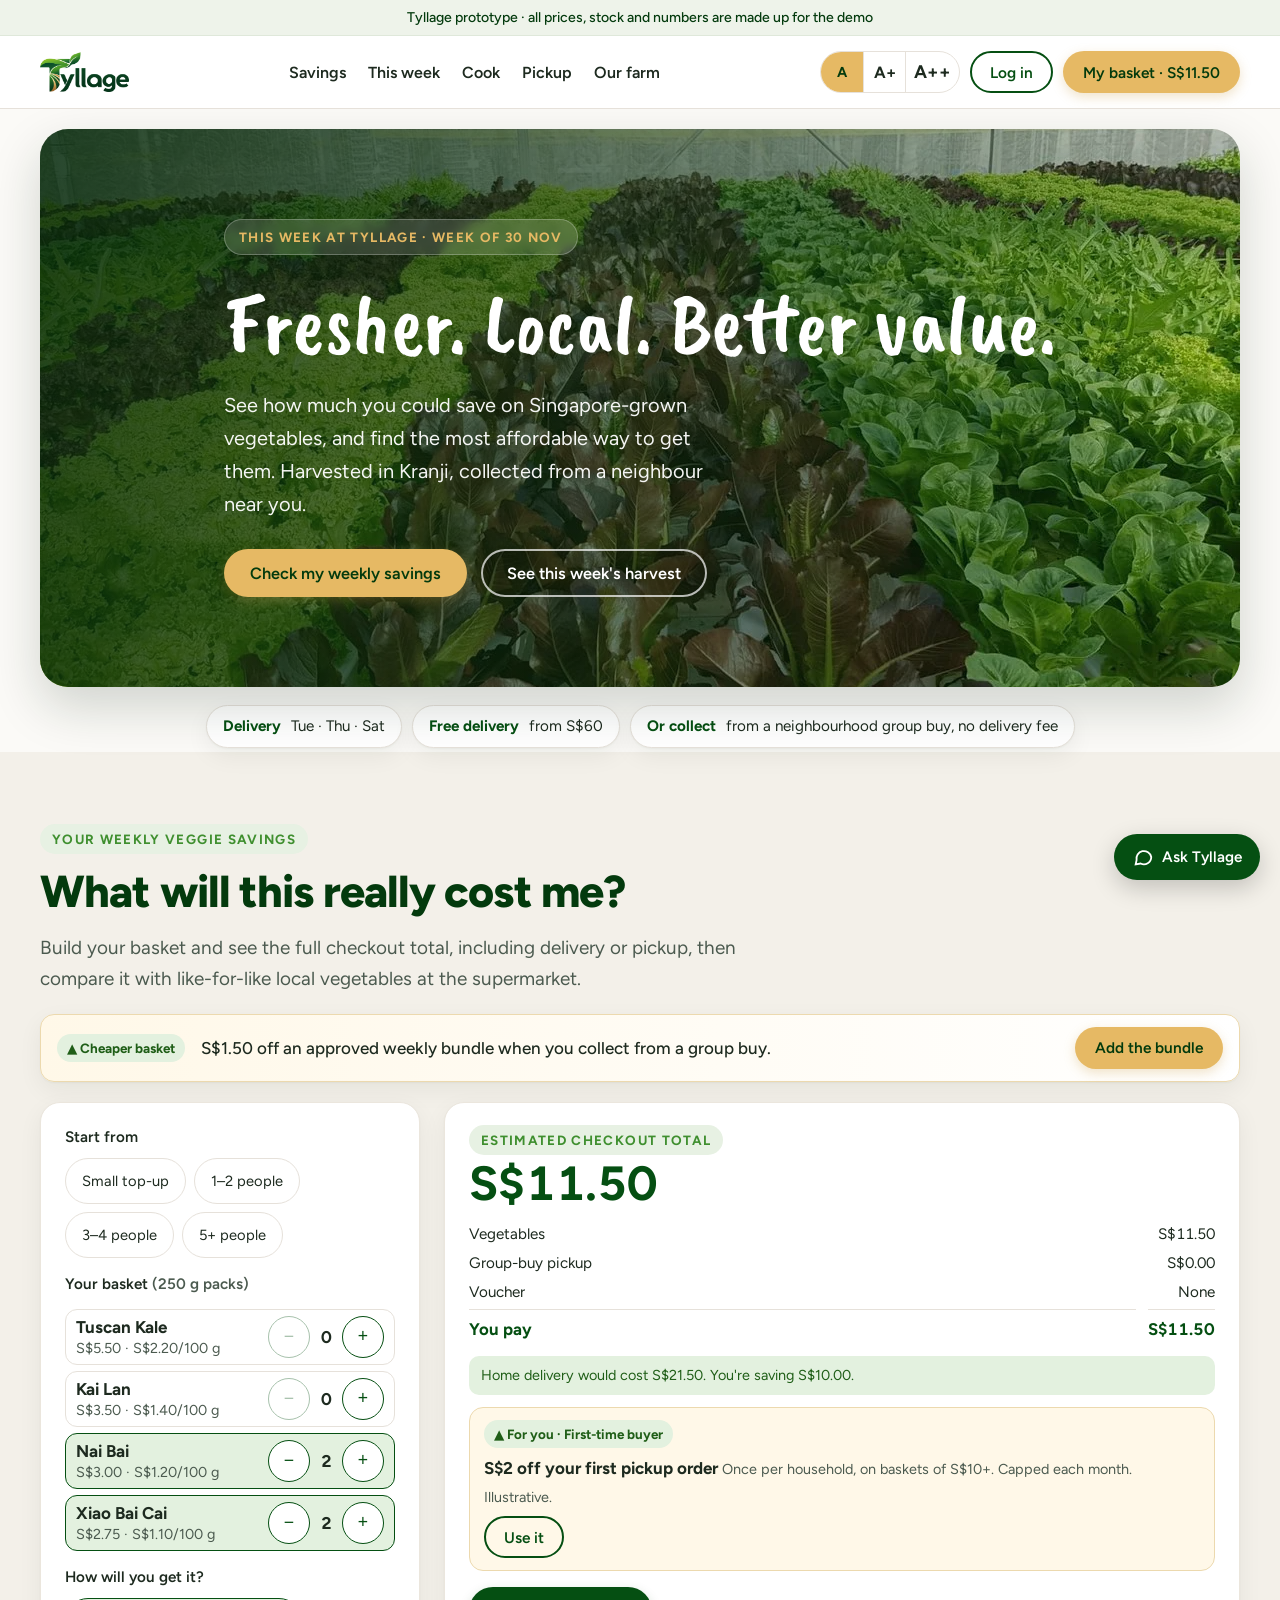
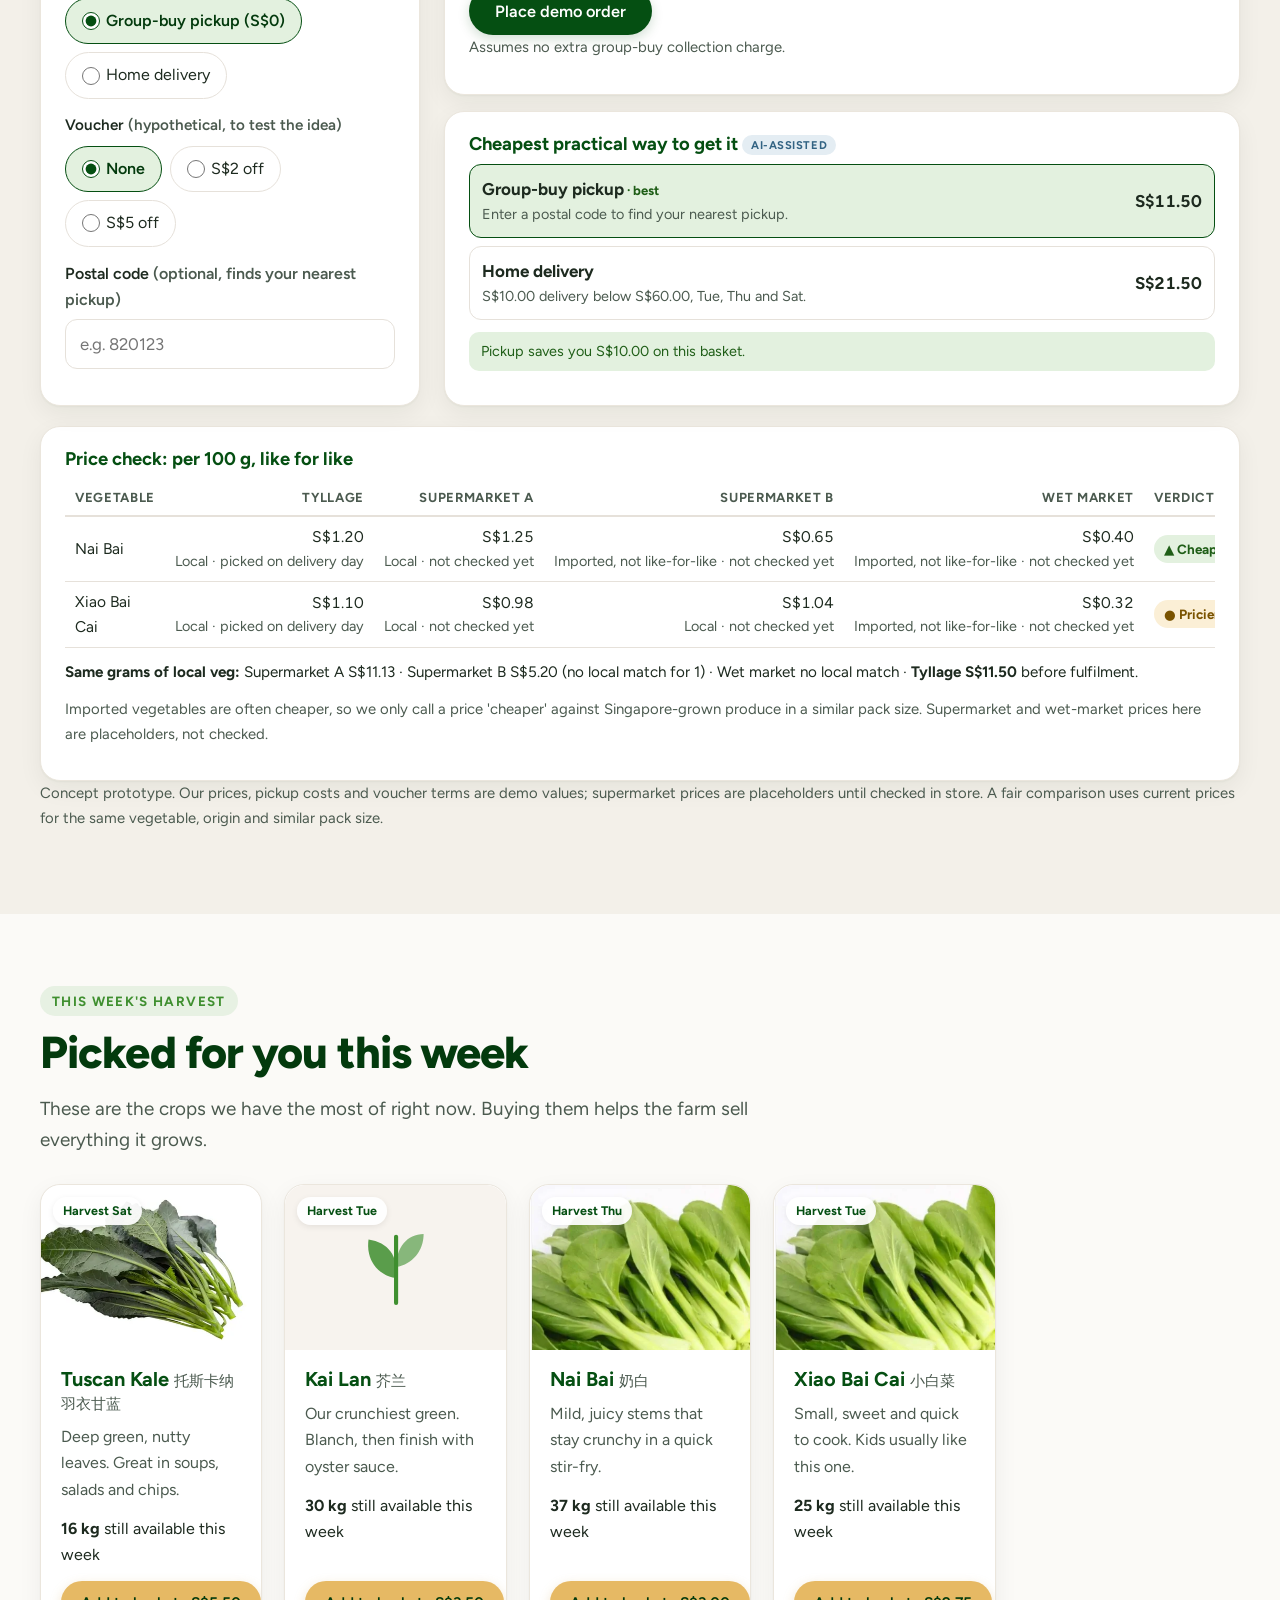
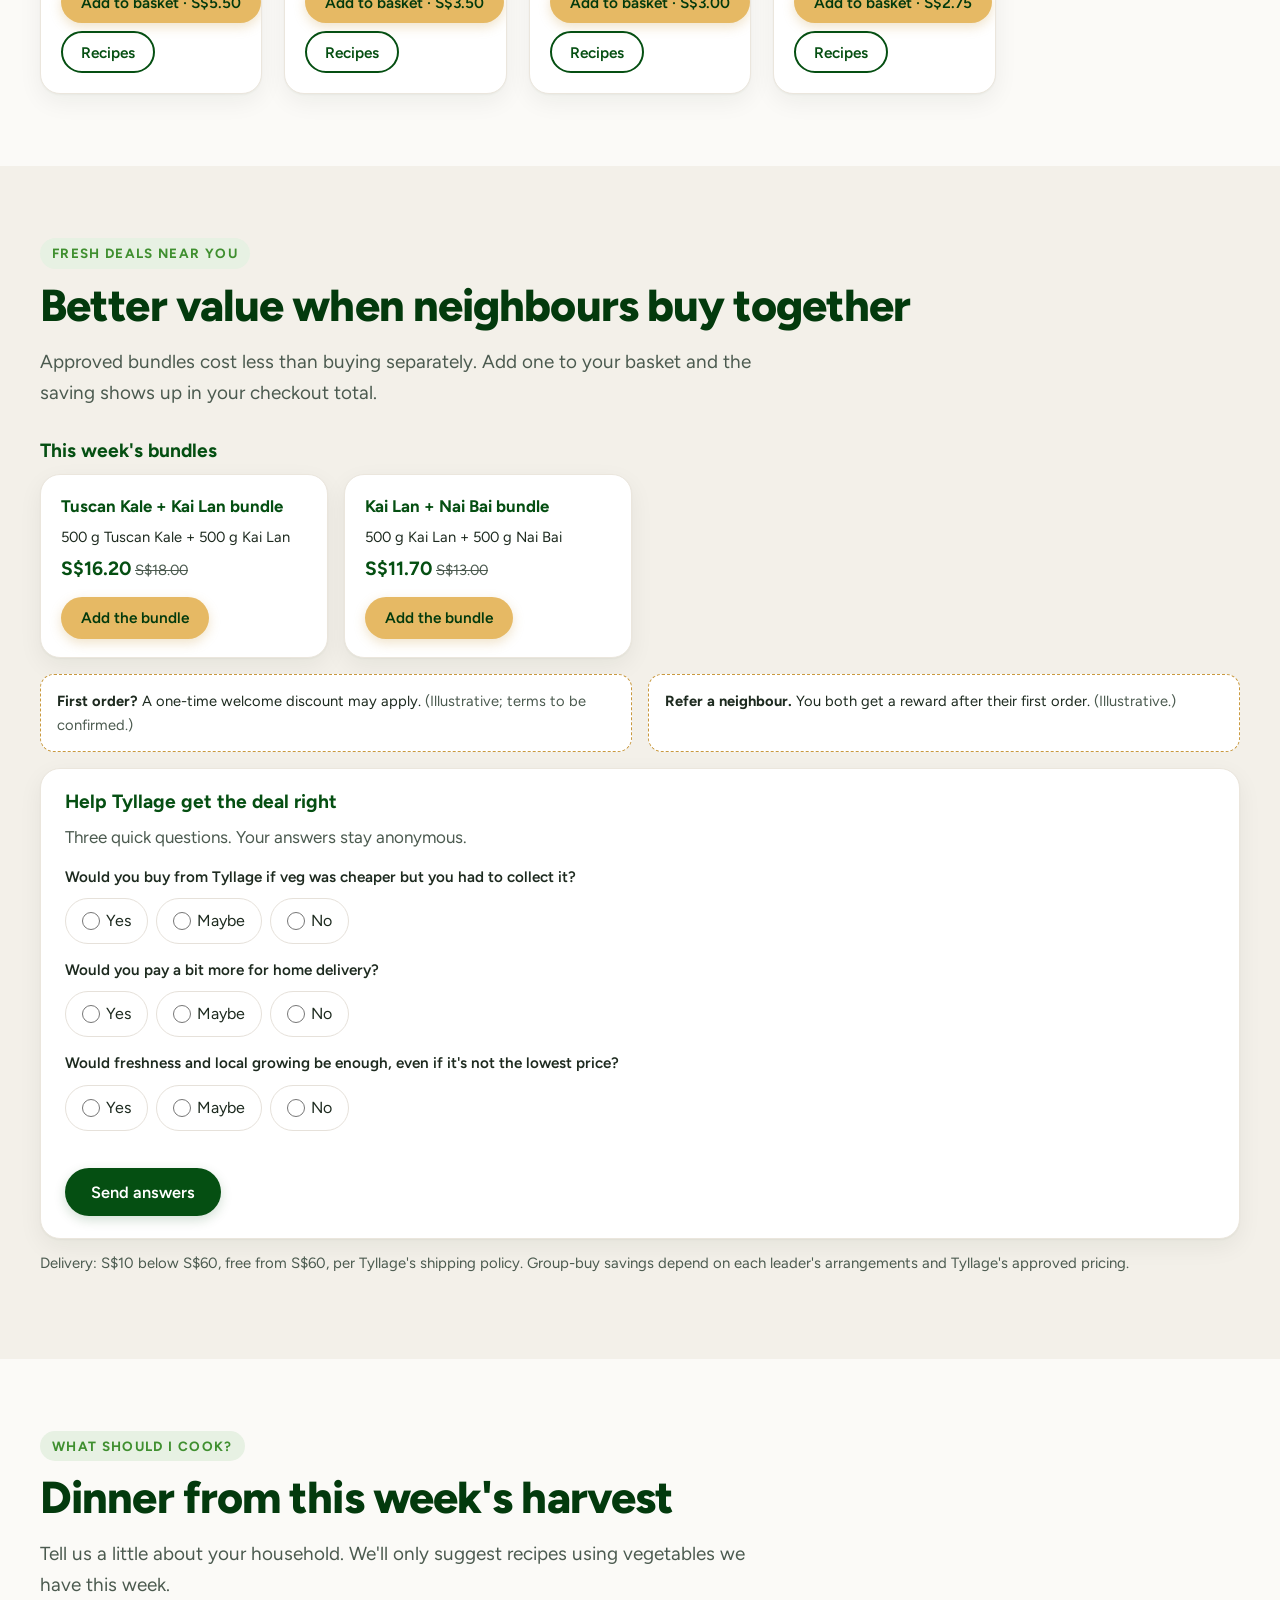
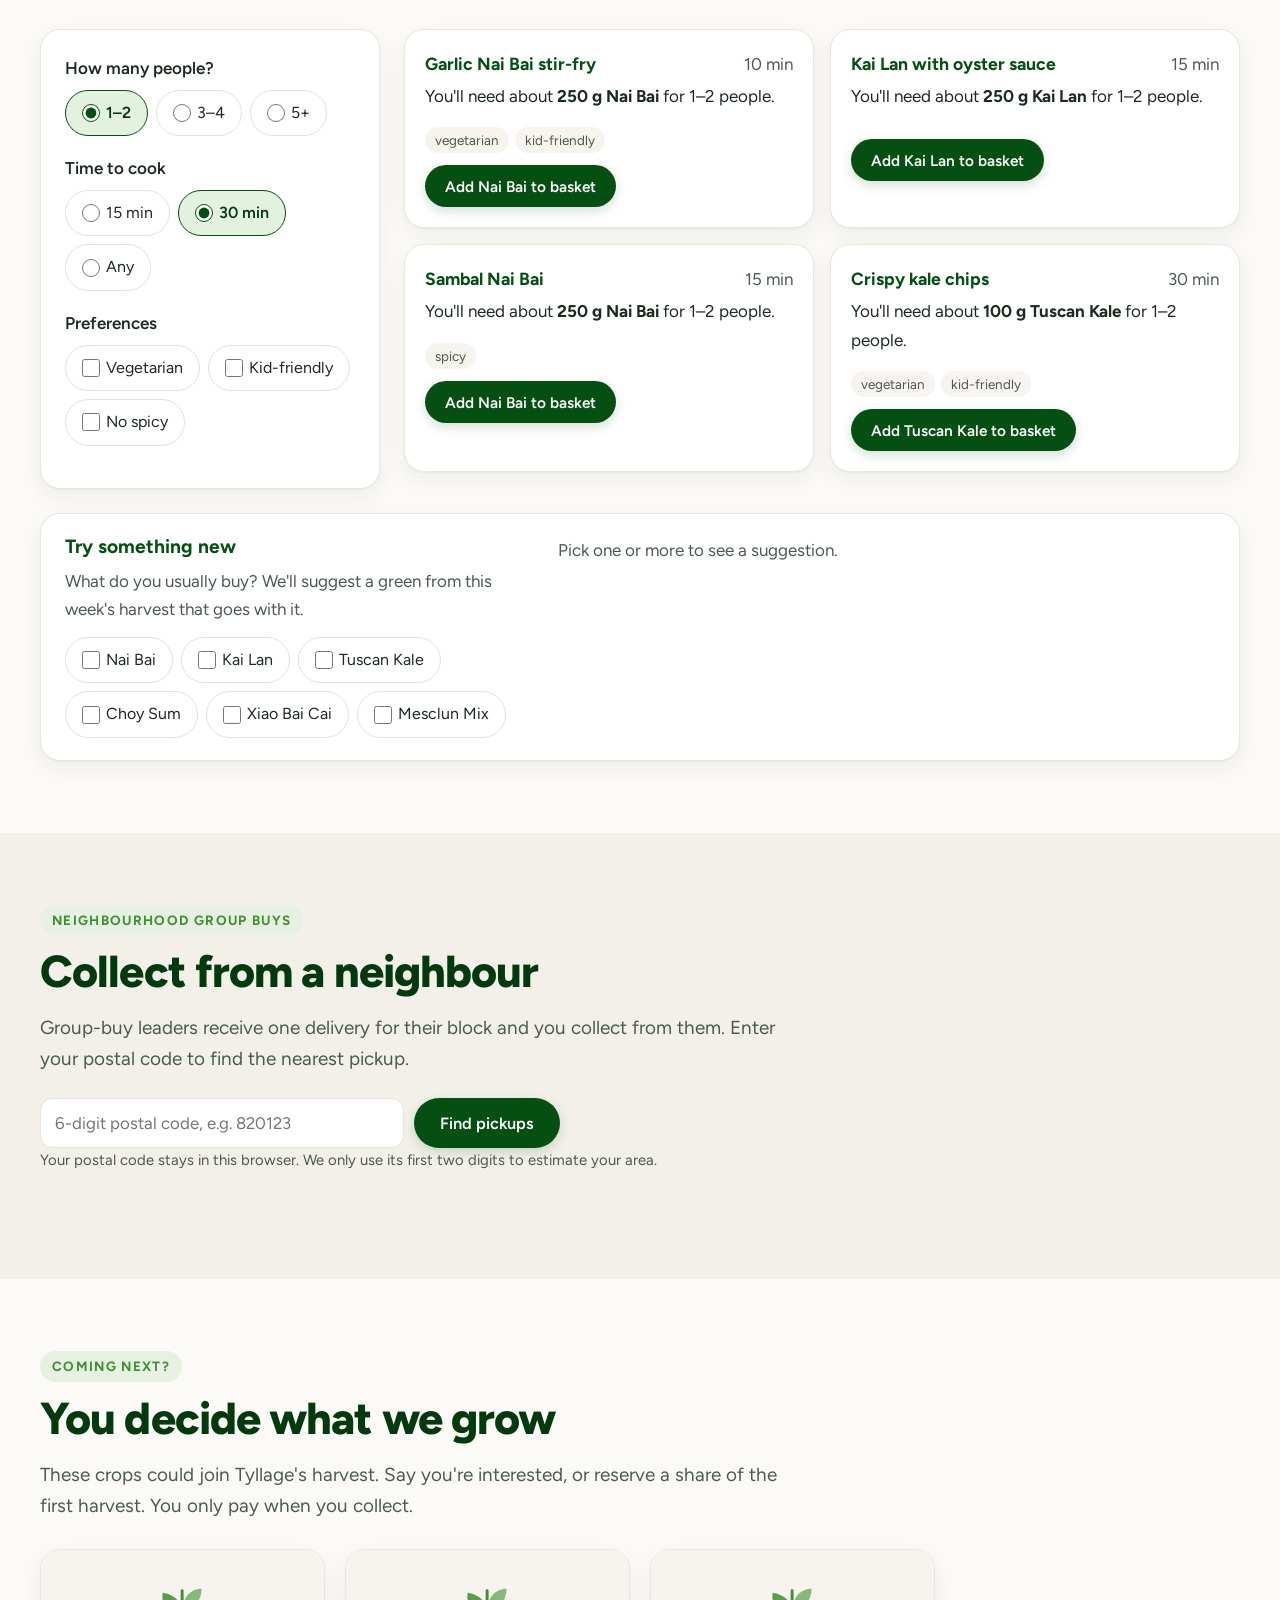
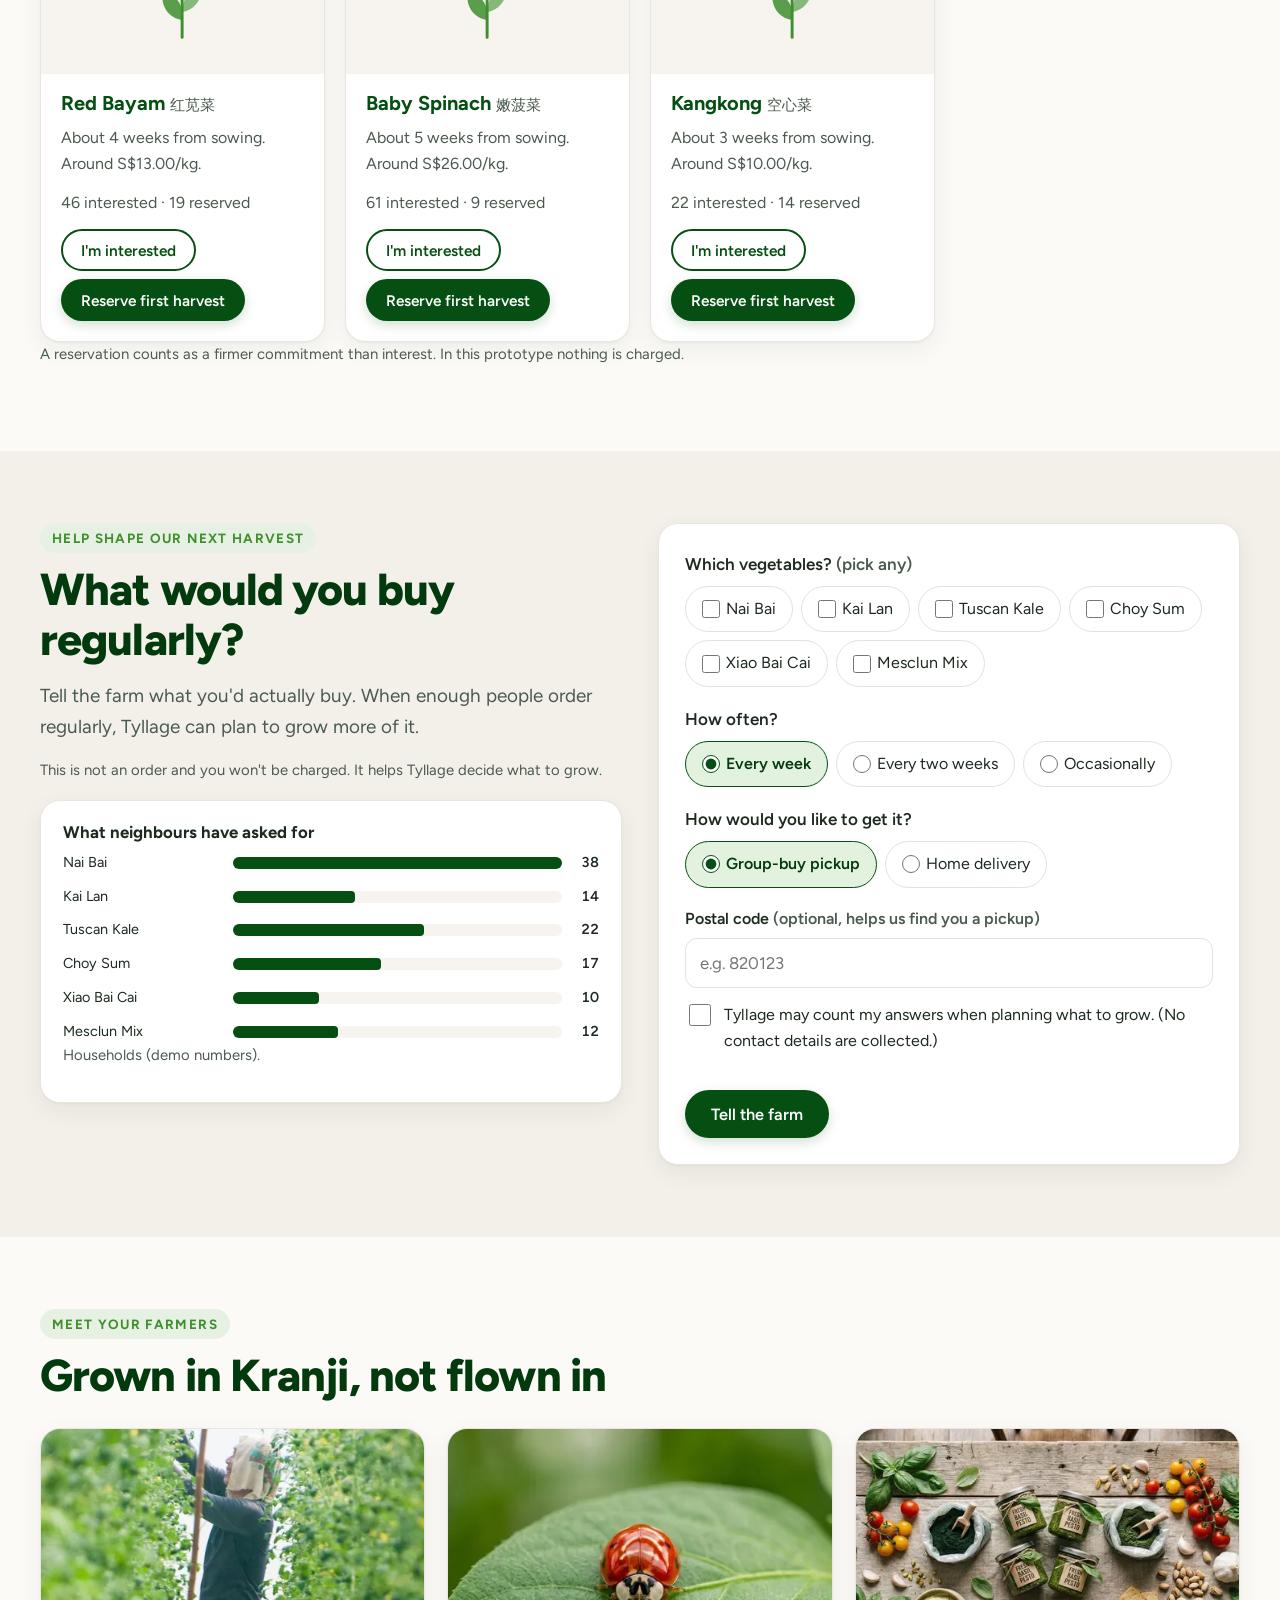
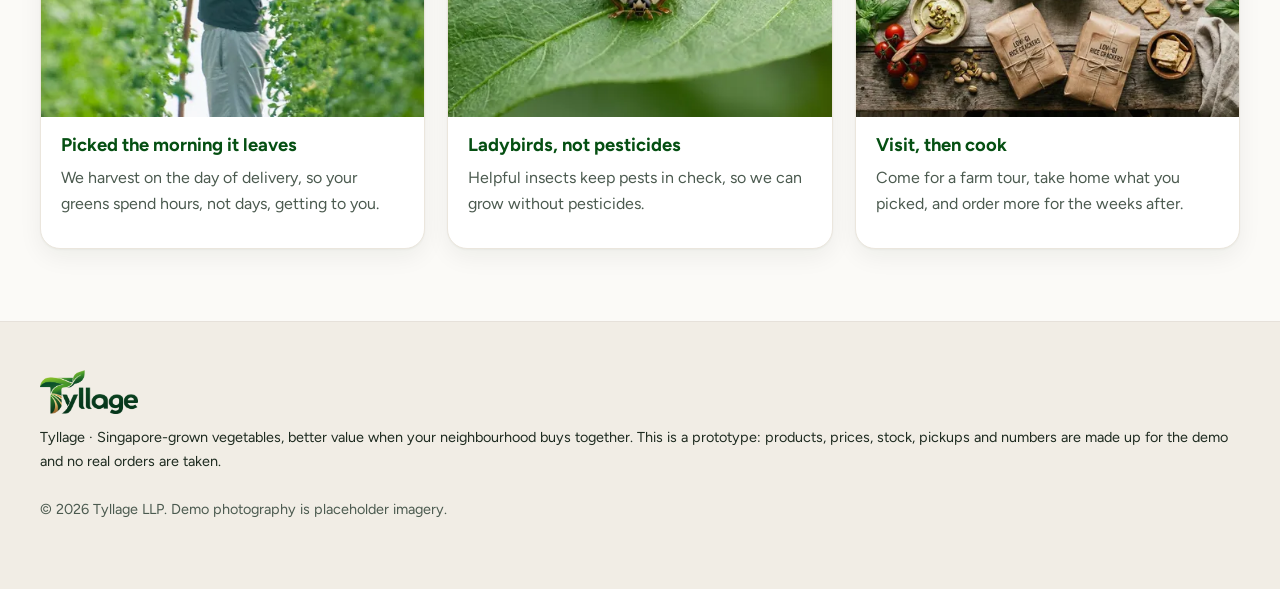
==== commit ed11471a: "Add Demand Growth Loop: dashboard, advisor and personalised rewards - Growth dashboard: five loop st" ====
--- a/index.html
+++ b/index.html
@@ -331,6 +331,7 @@
   <script src="js/intel.js"></script>
   <script src="js/insights.js"></script>
   <script src="js/value.js"></script>
+  <script src="js/loop.js"></script>
   <script src="js/ui.js"></script>
   <script src="js/site.js"></script>
 </body>
--- a/css/style.css
+++ b/css/style.css
@@ -763,3 +763,13 @@
 .login-top-right { display: flex; align-items: center; gap: 14px; flex-wrap: wrap; }
 .login-art { justify-content: flex-end; gap: 28px; }
 .login-art h1 { margin-bottom: .1em; }
+
+/* ---------- Demand Growth Loop (team view) ---------- */
+.chain.loop5 { grid-template-columns: repeat(5, minmax(0, 1fr)); }
+.segmented.wide { max-width: 520px; margin: 0; }
+.advisor-title { color: var(--forest-dark); font-size: 1.3rem; margin: 0; }
+.small-list.big { font-size: .97rem; gap: 6px; }
+@media (max-width: 1000px) { .chain.loop5 { grid-template-columns: repeat(2, minmax(0, 1fr)); } .chain.loop5 li::before { content: none; } }
+@media (max-width: 520px) { .chain.loop5 { grid-template-columns: minmax(0, 1fr); } }
+.reward-note { display: grid; gap: 6px; justify-items: start; background: #fff8e8; border: 1px solid #ecd9ae; border-radius: 14px; padding: 12px 14px; margin: 0 0 12px; }
+.reward-note p { margin: 0; }
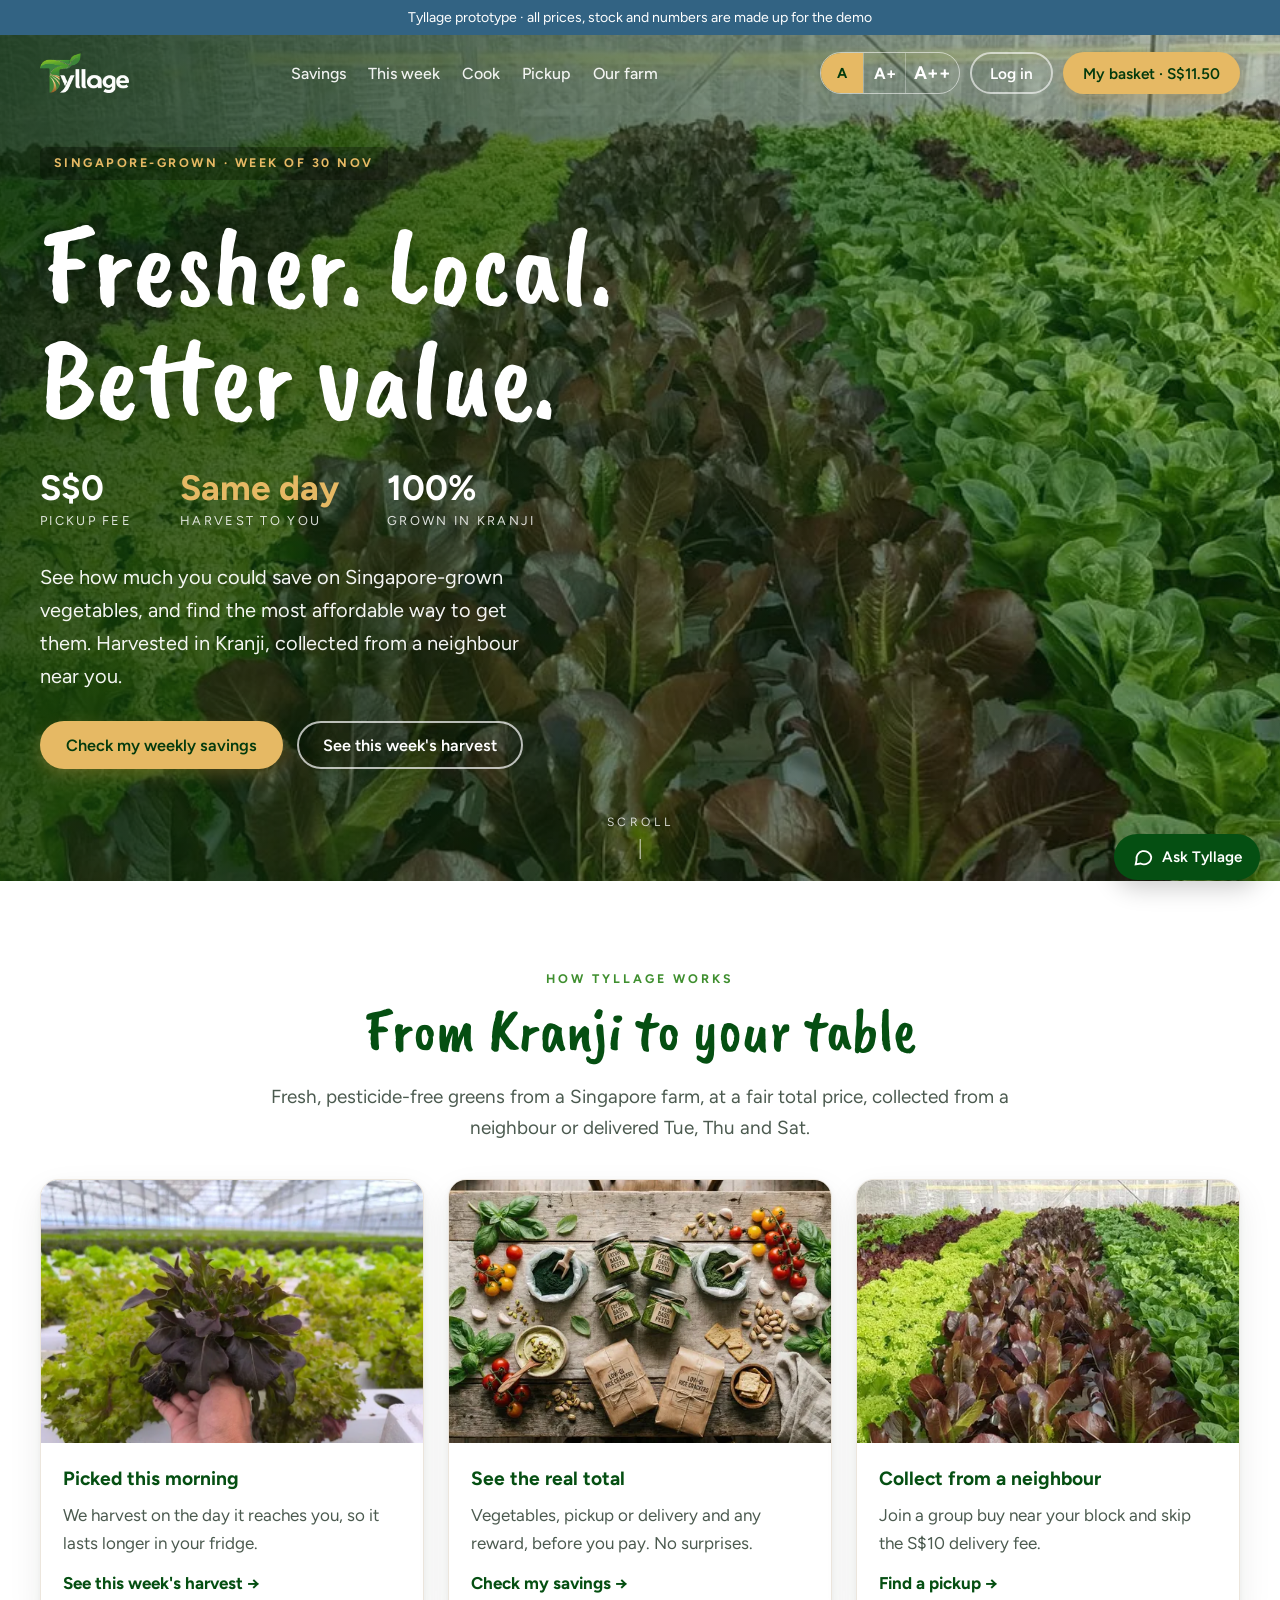
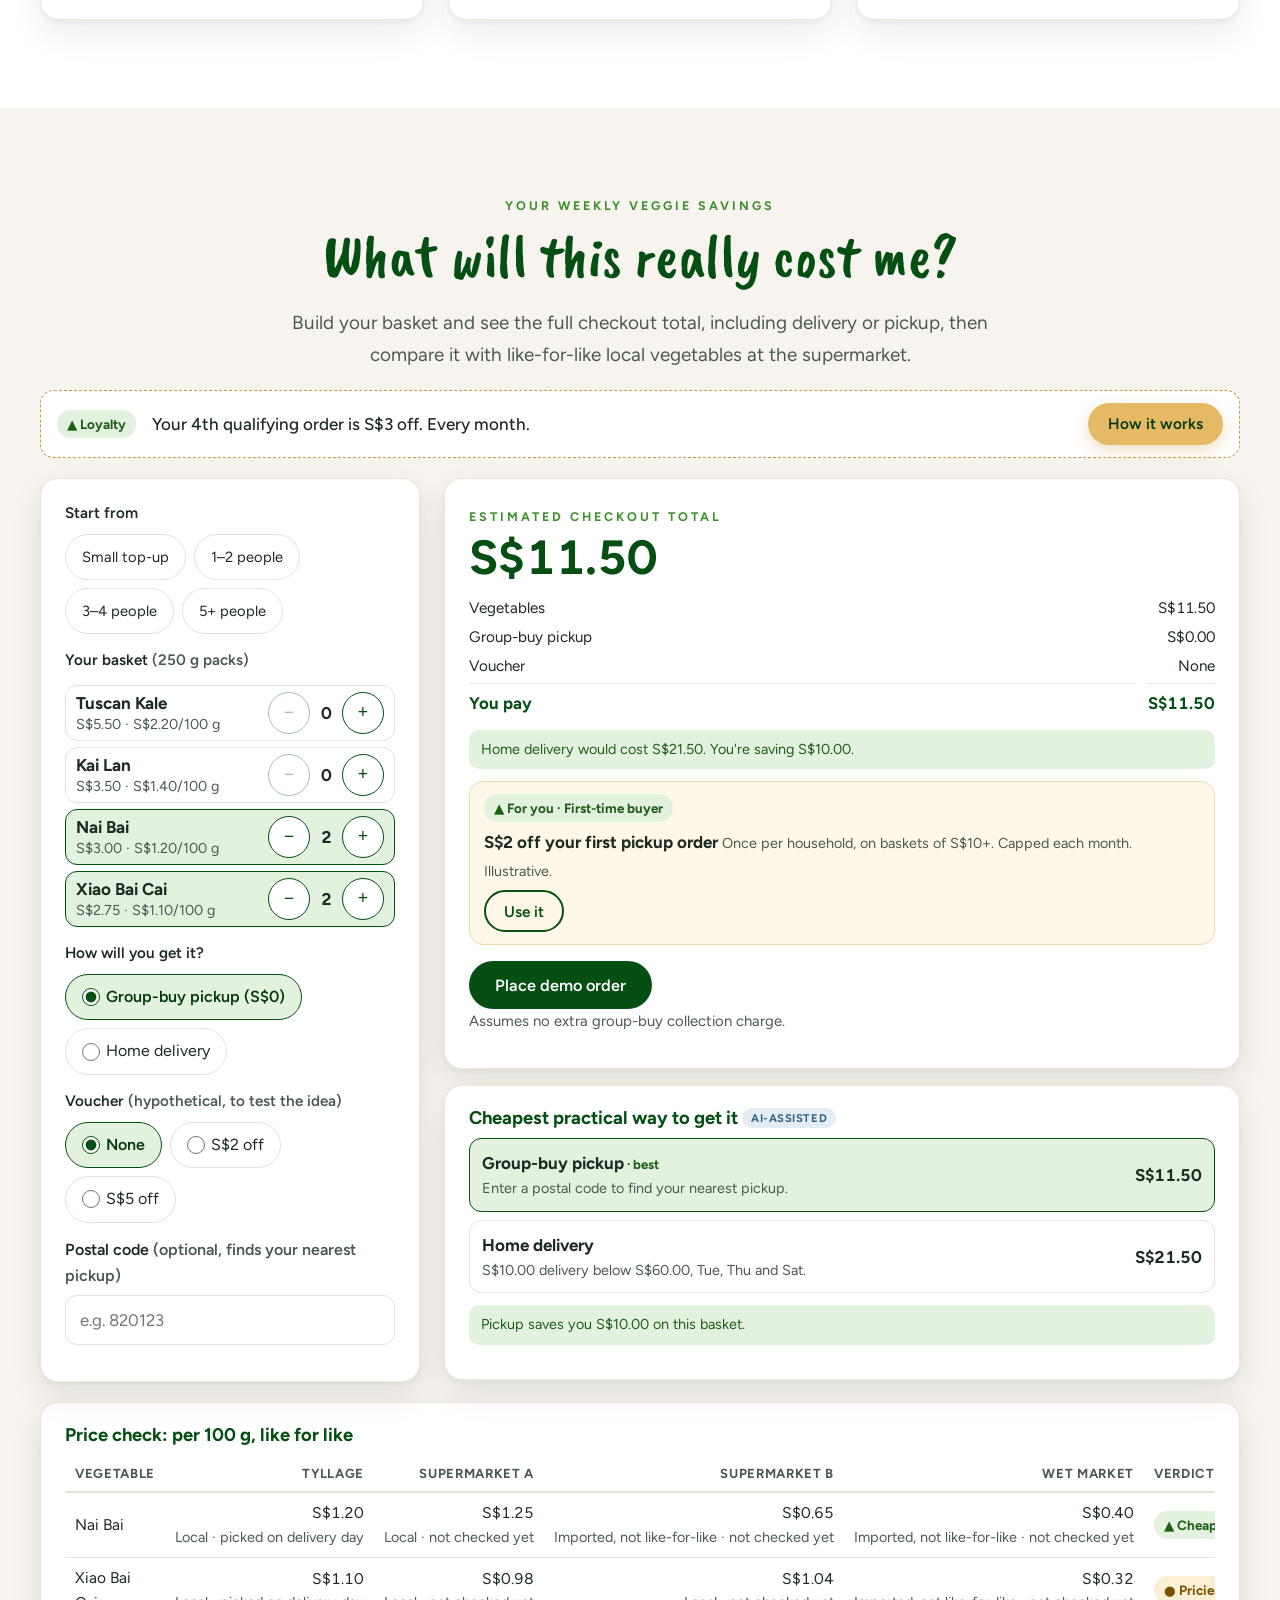
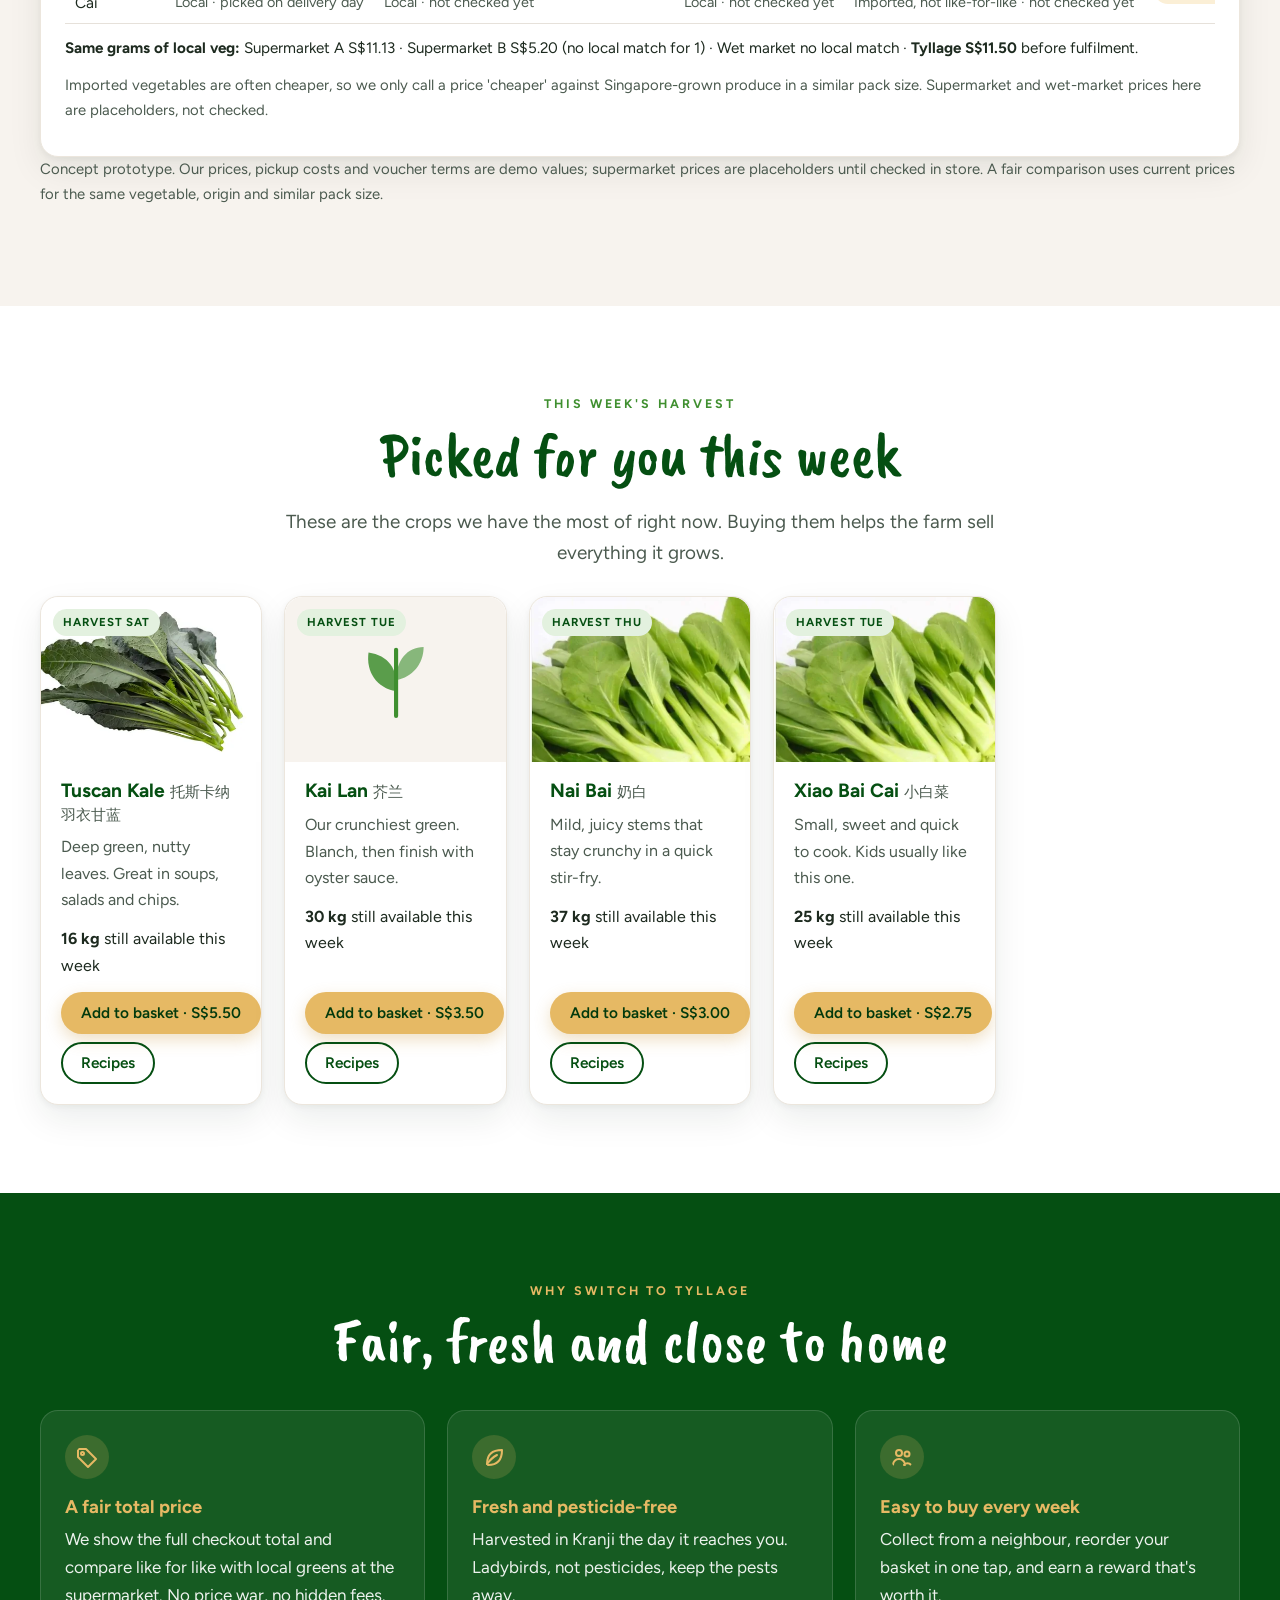
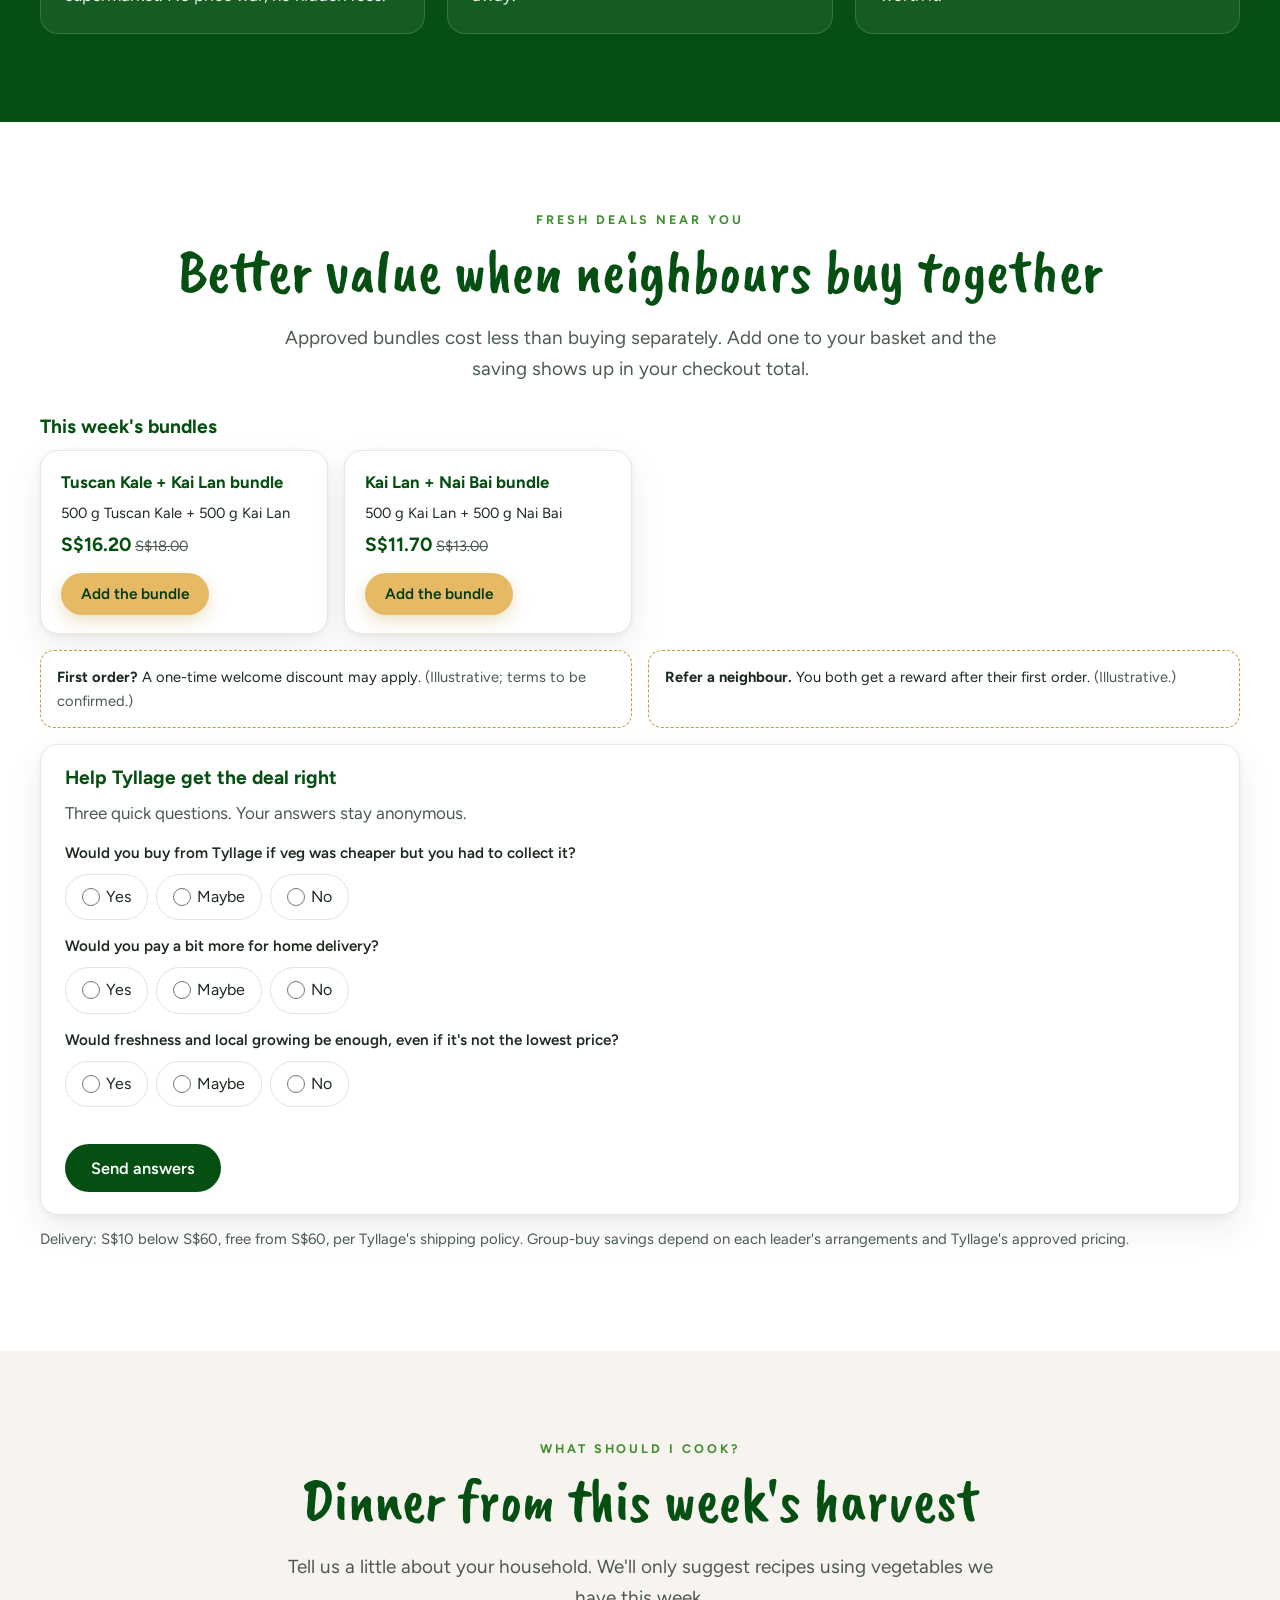
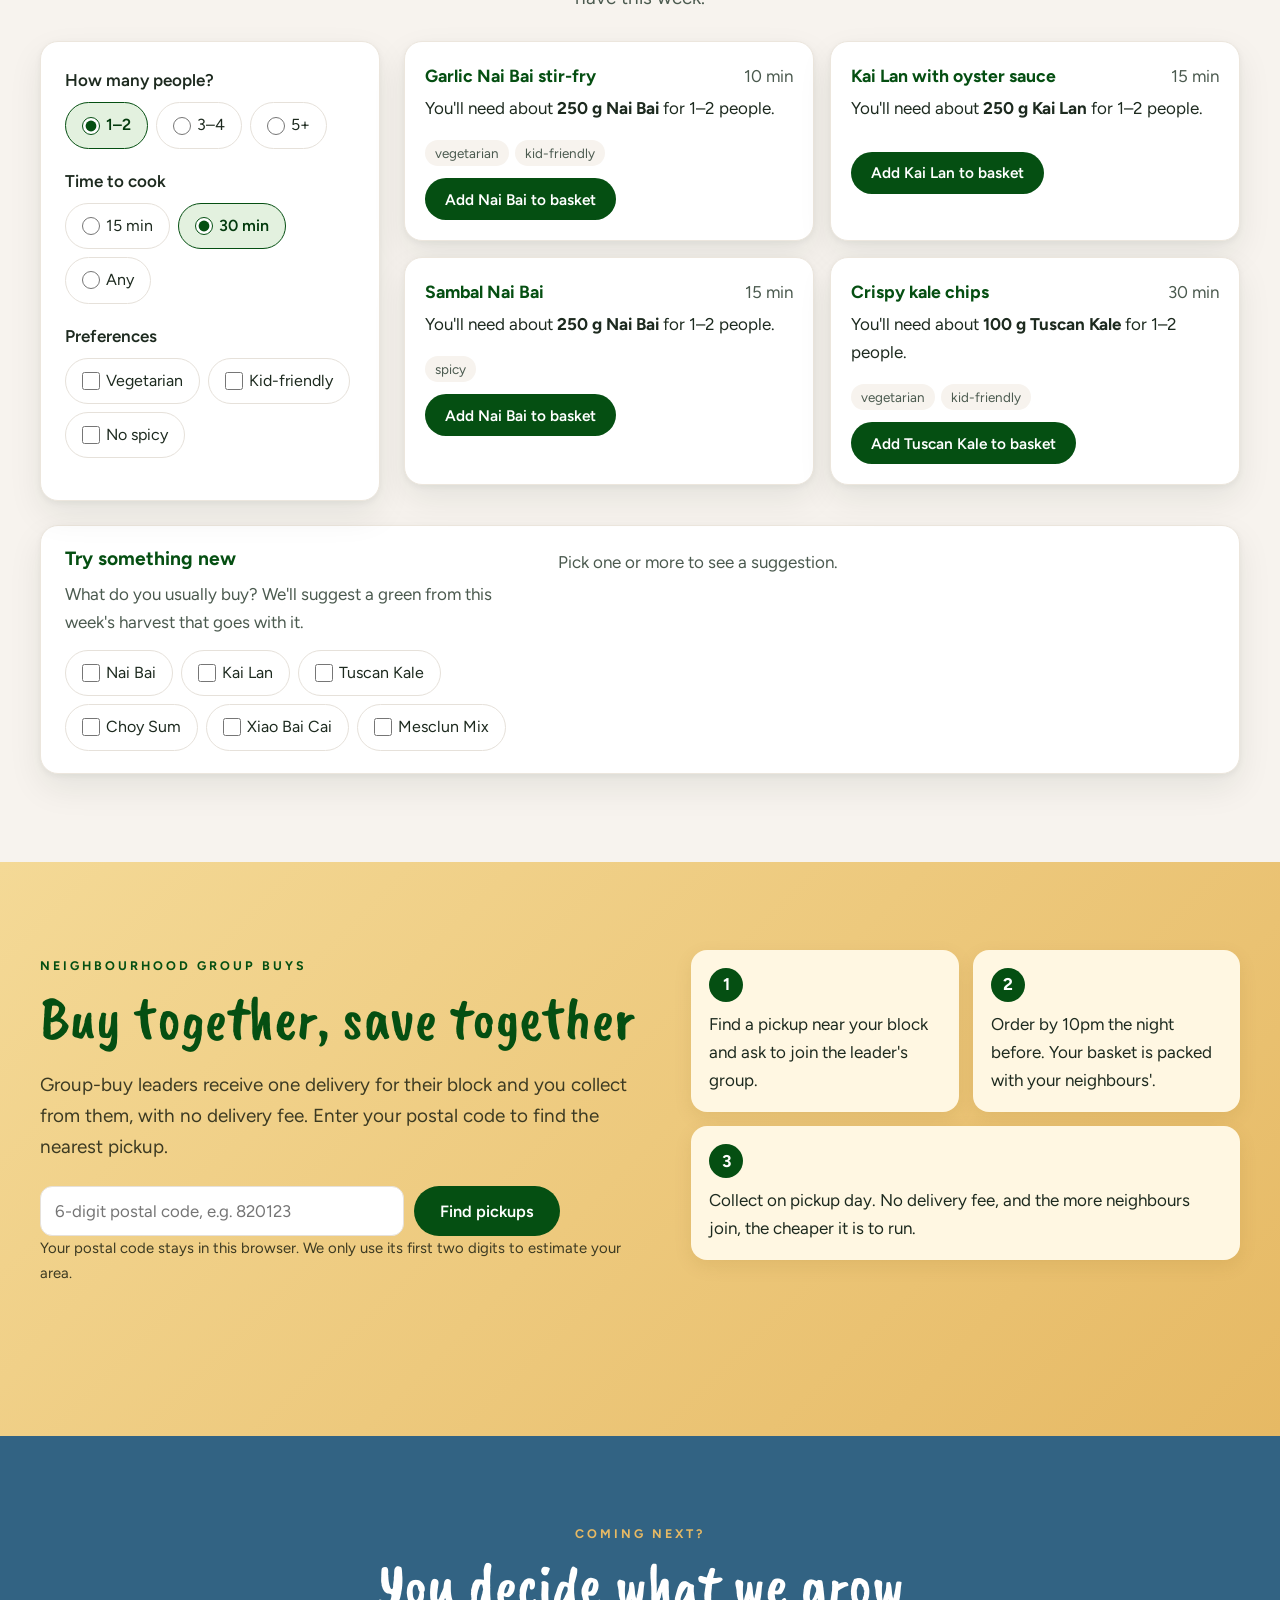
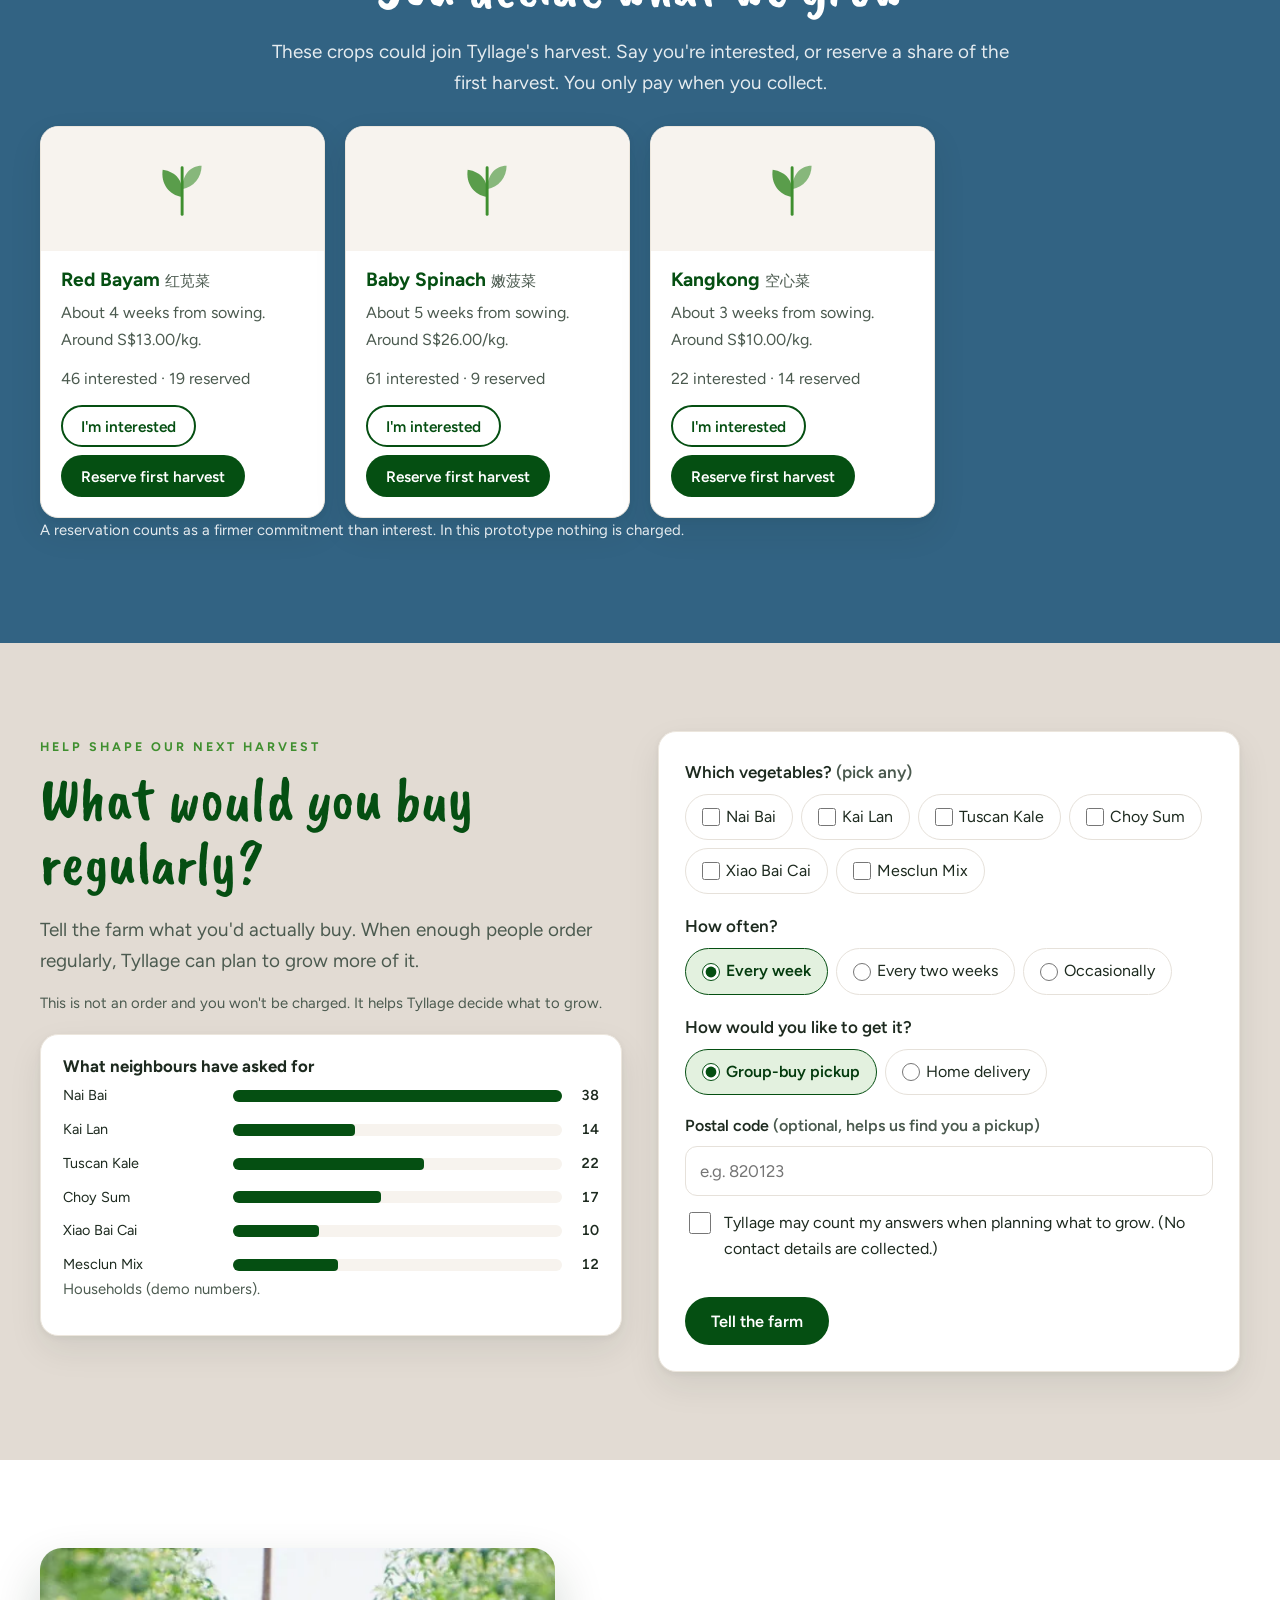
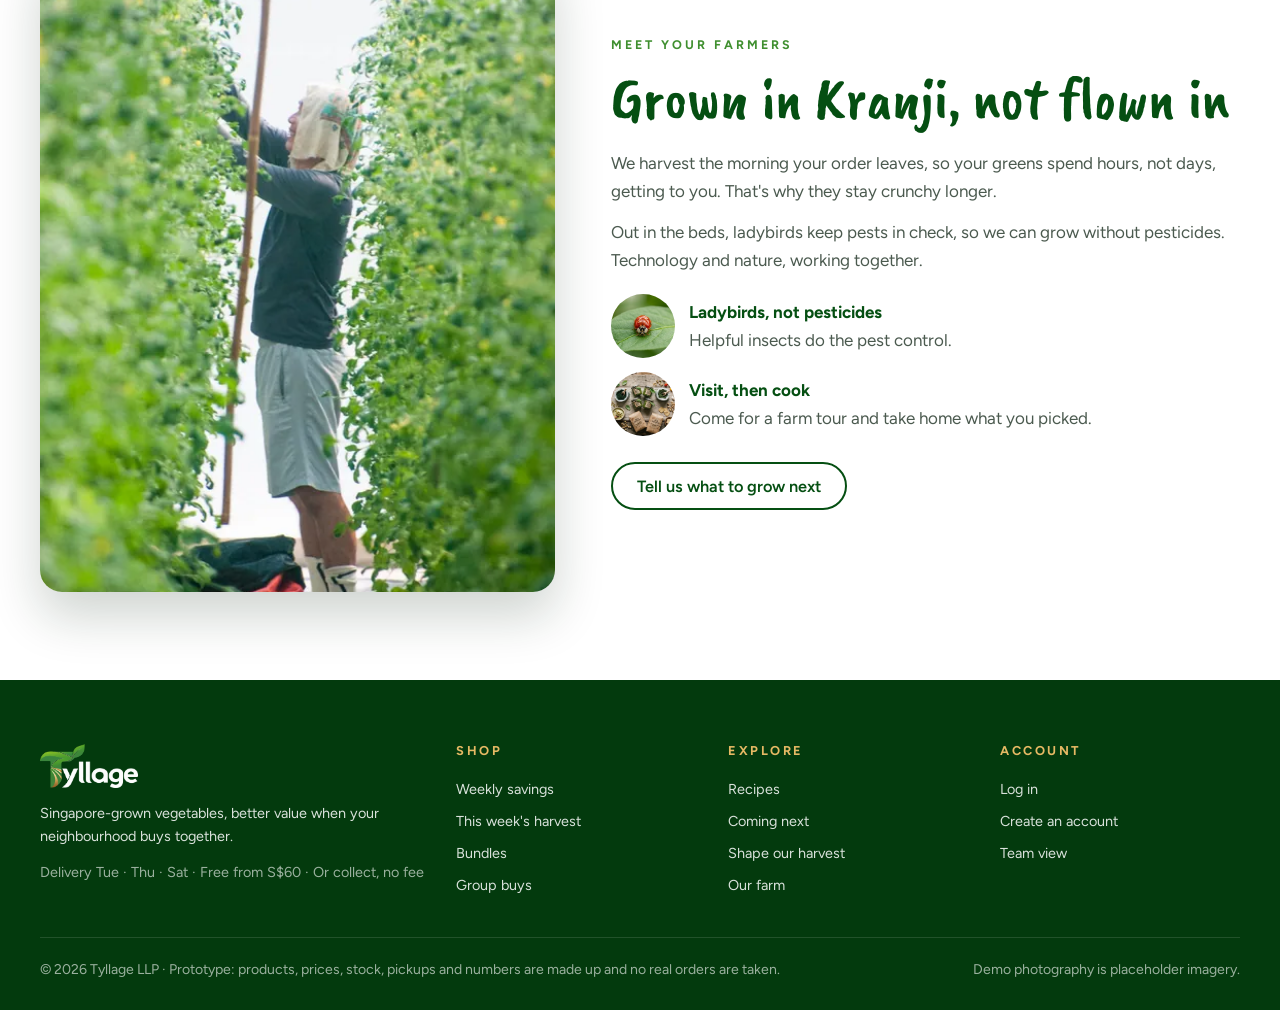
==== commit 46ba6879: "Storefront redesign with white logo - White logo variant for the see-through and forest headers, foo" ====
--- a/index.html
+++ b/index.html
@@ -19,7 +19,7 @@
 
   <header class="site-header">
     <nav class="container nav" aria-label="Main">
-      <a class="logo" href="index.html"><img src="assets/tyllage-logo.png" alt="Tyllage home" width="90" height="40"></a>
+      <a class="logo" href="index.html"><img src="assets/tyllage-logo-white.png" alt="Tyllage home" width="90" height="40"></a>
       <ul class="nav-links" id="nav-links">
         <li><a href="#savings">Savings</a></li>
         <li><a href="#harvest">This week</a></li>
@@ -33,7 +33,7 @@
       </ul>
       <div class="nav-actions">
         <div data-mount="text-size"></div>
-        <div class="nav-account" data-mount="account"></div>
+        <div class="nav-account" data-mount="account" data-tone="light"></div>
         <a class="btn btn-sm btn-gold nav-basket" href="#savings">Check my savings</a>
         <button class="menu-toggle" type="button" aria-controls="nav-links" aria-expanded="false" aria-label="Open menu">
           <svg viewBox="0 0 24 24" fill="none" stroke="currentColor" stroke-width="2" aria-hidden="true"><path d="M3 6h18M3 12h18M3 18h18"/></svg>
@@ -46,23 +46,44 @@
     <section class="hero">
       <img class="hero-bg" src="assets/img/hero-farm.webp" srcset="assets/img/hero-farm-640.webp 640w, assets/img/hero-farm.webp 1200w" sizes="100vw" alt="" fetchpriority="high">
       <div class="container">
-        <span class="eyebrow badge">This week at Tyllage · <span id="hero-week"></span></span>
-        <h1 class="script">Fresher. Local. Better value.</h1>
+        <span class="eyebrow badge">Singapore-grown · <span id="hero-week"></span></span>
+        <h1 class="script">Fresher. Local.<br>Better value.</h1>
+        <dl class="hero-stats">
+          <div><dt>S$0</dt><dd>Pickup fee</dd></div>
+          <div><dt>Same day</dt><dd>Harvest to you</dd></div>
+          <div><dt>100%</dt><dd>Grown in Kranji</dd></div>
+        </dl>
         <p class="hero-lead">See how much you could save on Singapore-grown vegetables, and find the most affordable way to get them. Harvested in Kranji, collected from a neighbour near you.</p>
         <div class="hero-ctas">
           <a class="btn btn-gold" href="#savings">Check my weekly savings</a>
           <a class="btn btn-ghost" href="#harvest">See this week's harvest</a>
         </div>
       </div>
-    </section>
-
-    <div class="info-strip">
-      <div class="container info-row">
-        <span><strong>Delivery</strong> Tue · Thu · Sat</span>
-        <span><strong>Free delivery</strong> from S$60</span>
-        <span><strong>Or collect</strong> from a neighbourhood group buy, no delivery fee</span>
-      </div>
-    </div>
+      <a class="scroll-hint" href="#how" aria-label="Scroll to how it works">Scroll</a>
+    </section>
+
+    <section id="how">
+      <div class="container">
+        <span class="eyebrow dark">How Tyllage works</span>
+        <h2 class="script section-title">From Kranji to your table</h2>
+        <p class="lead">Fresh, pesticide-free greens from a Singapore farm, at a fair total price, collected from a neighbour or delivered Tue, Thu and Sat.</p>
+        <div class="how-grid">
+          <a class="how-card card" href="#harvest">
+            <img src="assets/img/fresh-produce.webp" alt="Fresh leafy greens" width="640" height="427" loading="lazy">
+            <span class="how-body"><strong>Picked this morning</strong><span>We harvest on the day it reaches you, so it lasts longer in your fridge.</span><em>See this week's harvest →</em></span>
+          </a>
+          <a class="how-card card" href="#savings">
+            <img src="assets/img/farm-flatlay-640.webp" alt="Vegetables laid out on a table" width="640" height="427" loading="lazy">
+            <span class="how-body"><strong>See the real total</strong><span>Vegetables, pickup or delivery and any reward, before you pay. No surprises.</span><em>Check my savings →</em></span>
+          </a>
+          <a class="how-card card" href="#collect">
+            <img src="assets/img/hero-farm-640.webp" alt="Rows of greens growing on the farm" width="640" height="427" loading="lazy">
+            <span class="how-body"><strong>Collect from a neighbour</strong><span>Join a group buy near your block and skip the S$10 delivery fee.</span><em>Find a pickup →</em></span>
+          </a>
+        </div>
+      </div>
+    </section>
+
 
     <section id="savings" class="tint">
       <div class="container">
@@ -120,7 +141,19 @@
       </div>
     </section>
 
-    <section id="deals" class="tint">
+    <section id="promise" class="band-forest">
+      <div class="container">
+        <span class="eyebrow">Why switch to Tyllage</span>
+        <h2 class="script section-title">Fair, fresh and close to home</h2>
+        <div class="promise-grid">
+          <div class="promise"><svg viewBox="0 0 24 24" fill="none" stroke="currentColor" stroke-width="2" stroke-linecap="round" stroke-linejoin="round" aria-hidden="true"><path d="M3 12V4h8l10 10-8 8L3 12z"/><circle cx="7.5" cy="8.5" r="1.5"/></svg><h3>A fair total price</h3><p>We show the full checkout total and compare like for like with local greens at the supermarket. No price war, no hidden fees.</p></div>
+          <div class="promise"><svg viewBox="0 0 24 24" fill="none" stroke="currentColor" stroke-width="2" stroke-linecap="round" stroke-linejoin="round" aria-hidden="true"><path d="M5 19c0-9 5-14 15-14 0 10-5 15-14 15"/><path d="M5 19c3-4 6-7 10-9"/></svg><h3>Fresh and pesticide-free</h3><p>Harvested in Kranji the day it reaches you. Ladybirds, not pesticides, keep the pests away.</p></div>
+          <div class="promise"><svg viewBox="0 0 24 24" fill="none" stroke="currentColor" stroke-width="2" stroke-linecap="round" stroke-linejoin="round" aria-hidden="true"><circle cx="9" cy="8" r="3"/><circle cx="17" cy="9" r="2.5"/><path d="M3 20a6 6 0 0 1 12 0M14 20a4.5 4.5 0 0 1 7 0"/></svg><h3>Easy to buy every week</h3><p>Collect from a neighbour, reorder your basket in one tap, and earn a reward that's worth it.</p></div>
+        </div>
+      </div>
+    </section>
+
+    <section id="deals">
       <div class="container">
         <span class="eyebrow dark">Fresh deals near you</span>
         <h2 class="script section-title">Better value when neighbours buy together</h2>
@@ -147,7 +180,7 @@
       </div>
     </section>
 
-    <section id="cook">
+    <section id="cook" class="tint">
       <div class="container">
         <span class="eyebrow dark">What should I cook?</span>
         <h2 class="script section-title">Dinner from this week's harvest</h2>
@@ -192,11 +225,12 @@
       </div>
     </section>
 
-    <section id="collect" class="tint">
-      <div class="container">
+    <section id="collect" class="band-gold">
+      <div class="container collect-layout">
+        <div class="collect-intro">
         <span class="eyebrow dark">Neighbourhood group buys</span>
-        <h2 class="script section-title">Collect from a neighbour</h2>
-        <p class="lead">Group-buy leaders receive one delivery for their block and you collect from them. Enter your postal code to find the nearest pickup.</p>
+        <h2 class="script section-title">Buy together, save together</h2>
+        <p class="lead">Group-buy leaders receive one delivery for their block and you collect from them, with no delivery fee. Enter your postal code to find the nearest pickup.</p>
         <form class="postal-form" id="postal-form" novalidate>
           <label for="postal" class="sr-only">Postal code</label>
           <input id="postal" name="postal" inputmode="numeric" autocomplete="postal-code" maxlength="6" placeholder="6-digit postal code, e.g. 820123" required>
@@ -204,11 +238,17 @@
         </form>
         <p class="form-note">Your postal code stays in this browser. We only use its first two digits to estimate your area.</p>
         <p class="form-error" id="postal-error" role="alert"></p>
+        </div>
+        <ol class="steps">
+          <li><b>1</b><span>Find a pickup near your block and ask to join the leader's group.</span></li>
+          <li><b>2</b><span>Order by 10pm the night before. Your basket is packed with your neighbours'.</span></li>
+          <li><b>3</b><span>Collect on pickup day. No delivery fee, and the more neighbours join, the cheaper it is to run.</span></li>
+        </ol>
         <div class="point-list" id="point-list" aria-live="polite"></div>
       </div>
     </section>
 
-    <section id="next">
+    <section id="next" class="band-berry">
       <div class="container">
         <span class="eyebrow dark">Coming next?</span>
         <h2 class="script section-title">You decide what we grow</h2>
@@ -218,7 +258,7 @@
       </div>
     </section>
 
-    <section id="shape" class="tint">
+    <section id="shape" class="band-stony">
       <div class="container shape-layout">
         <div>
           <span class="eyebrow dark">Help shape our next harvest</span>
@@ -262,43 +302,57 @@
     </section>
 
     <section id="farmers">
-      <div class="container">
-        <span class="eyebrow dark">Meet your farmers</span>
-        <h2 class="script section-title">Grown in Kranji, not flown in</h2>
-        <div class="story-grid">
-          <article class="story card">
-            <img src="assets/img/farmer-vertical-500.webp" alt="A Tyllage farmer tending greens" width="500" height="625" loading="lazy">
-            <div class="story-body">
-              <h3>Picked the morning it leaves</h3>
-              <p>We harvest on the day of delivery, so your greens spend hours, not days, getting to you.</p>
-            </div>
-          </article>
-          <article class="story card">
-            <img src="assets/img/ladybug-640.webp" alt="A ladybird on a leaf" width="640" height="427" loading="lazy">
-            <div class="story-body">
-              <h3>Ladybirds, not pesticides</h3>
-              <p>Helpful insects keep pests in check, so we can grow without pesticides.</p>
-            </div>
-          </article>
-          <article class="story card">
-            <img src="assets/img/farm-flatlay-640.webp" alt="Tyllage vegetables laid out on a table" width="640" height="427" loading="lazy">
-            <div class="story-body">
-              <h3>Visit, then cook</h3>
-              <p>Come for a farm tour, take home what you picked, and order more for the weeks after.</p>
-            </div>
-          </article>
+      <div class="container story-split">
+        <img class="story-photo" src="assets/img/farmer-vertical-500.webp" alt="A Tyllage farmer tending greens" width="500" height="625" loading="lazy">
+        <div>
+          <span class="eyebrow dark">Meet your farmers</span>
+          <h2 class="script section-title">Grown in Kranji, not flown in</h2>
+          <p>We harvest the morning your order leaves, so your greens spend hours, not days, getting to you. That's why they stay crunchy longer.</p>
+          <p>Out in the beds, ladybirds keep pests in check, so we can grow without pesticides. Technology and nature, working together.</p>
+          <ul class="story-points">
+            <li><img src="assets/img/ladybug-640.webp" alt="" width="64" height="64" loading="lazy"><span><strong>Ladybirds, not pesticides</strong> Helpful insects do the pest control.</span></li>
+            <li><img src="assets/img/farm-flatlay-640.webp" alt="" width="64" height="64" loading="lazy"><span><strong>Visit, then cook</strong> Come for a farm tour and take home what you picked.</span></li>
+          </ul>
+          <a class="btn btn-outline" href="#shape">Tell us what to grow next</a>
         </div>
       </div>
     </section>
   </main>
 
   <footer class="site-footer">
-    <div class="container footer-row">
-      <img src="assets/tyllage-logo.png" alt="Tyllage" width="98" height="44" loading="lazy">
-      <p>Tyllage · Singapore-grown vegetables, better value when your neighbourhood buys together. This is a prototype: products, prices, stock, pickups and numbers are made up for the demo and no real orders are taken.</p>
-      <p class="muted-light">© 2026 Tyllage LLP. Demo photography is placeholder imagery.</p>
+    <div class="container footer-grid">
+      <div class="footer-brand">
+        <img src="assets/tyllage-logo-white.png" alt="Tyllage" width="98" height="44" loading="lazy">
+        <p>Singapore-grown vegetables, better value when your neighbourhood buys together.</p>
+        <p class="muted-light">Delivery Tue · Thu · Sat · Free from S$60 · Or collect, no fee</p>
+      </div>
+      <nav aria-label="Shop">
+        <h3>Shop</h3>
+        <a href="#savings">Weekly savings</a>
+        <a href="#harvest">This week's harvest</a>
+        <a href="#deals">Bundles</a>
+        <a href="#collect">Group buys</a>
+      </nav>
+      <nav aria-label="Explore">
+        <h3>Explore</h3>
+        <a href="#cook">Recipes</a>
+        <a href="#next">Coming next</a>
+        <a href="#shape">Shape our harvest</a>
+        <a href="#farmers">Our farm</a>
+      </nav>
+      <nav aria-label="Account">
+        <h3>Account</h3>
+        <a href="login.html?next=index.html">Log in</a>
+        <a href="login.html">Create an account</a>
+        <a href="growth.html">Team view</a>
+      </nav>
+    </div>
+    <div class="container footer-base">
+      <p>© 2026 Tyllage LLP · Prototype: products, prices, stock, pickups and numbers are made up and no real orders are taken.</p>
+      <p>Demo photography is placeholder imagery.</p>
     </div>
   </footer>
+  <a class="to-top" href="#top" aria-label="Back to top">↑</a>
 
   <nav class="tabbar" aria-label="Quick links">
     <a href="#top" data-tab="top"><svg viewBox="0 0 24 24" fill="none" stroke="currentColor" stroke-width="2" stroke-linecap="round" stroke-linejoin="round" aria-hidden="true"><path d="M3 11l9-7 9 7"/><path d="M5 10v10h14V10"/></svg><span>Home</span></a>
--- a/css/style.css
+++ b/css/style.css
@@ -677,85 +677,6 @@
 }
 .field .form-error:empty { min-height: 0; margin: 0; }
 
-/* ================= Visual refresh =================
-   Light, airy chrome so the full-colour logo sits on white with no badge; the hero becomes a
-   rounded photo card; modern bold section titles (script kept for the hero); softer cards. */
-:root { --radius: 20px; --shadow-soft: 0 1px 2px rgba(16,40,20,.04), 0 8px 24px rgba(16,40,20,.06); --page: #fbfaf7; }
-body { background: var(--page); }
-.brand-badge { background: none; box-shadow: none; padding: 0; border-radius: 0; }
-
-/* Prototype note: quiet, not a loud blue bar. */
-.proto-bar { background: #eef3ea; color: var(--forest-dark); border-bottom: 1px solid #dfe8da; font-weight: 500; }
-
-/* Consumer header: solid white, forest text. */
-.site-header { position: sticky; top: 0; margin-bottom: 0; background: rgba(255,255,255,.94); backdrop-filter: saturate(1.4) blur(10px); -webkit-backdrop-filter: saturate(1.4) blur(10px); border-bottom: 1px solid var(--line); }
-.site-header.solid, .site-header.menu-open { background: rgba(255,255,255,.97); box-shadow: 0 6px 20px rgba(16,40,20,.06); }
-.nav { height: 72px; }
-.logo img, .logo.brand-badge img { height: 40px; width: auto; }
-.nav-links a { color: var(--ink); opacity: 1; font-weight: 600; position: relative; padding: 6px 0; }
-.nav-links a::after { content: ""; position: absolute; left: 0; right: 0; bottom: -2px; height: 2px; background: var(--gold); border-radius: 2px; transform: scaleX(0); transition: transform .2s ease; }
-.nav-links a:hover { color: var(--forest); }
-.nav-links a:hover::after { transform: scaleX(1); }
-.menu-toggle { color: var(--forest); }
-.site-header .text-size, .hub-header .text-size { border-color: var(--line); color: var(--ink); }
-.site-header .text-size button + button, .hub-header .text-size button + button { border-left-color: var(--line); }
-.site-header .account-name, .hub-header .account-name { color: var(--ink); }
-@media (max-width: 1100px) {
-  .nav-links { top: 72px; background: var(--white); border-bottom: 1px solid var(--line); box-shadow: 0 12px 24px rgba(16,40,20,.08); padding: 4px 16px 12px; }
-  .nav-links a { padding: 14px 0; border-bottom: 1px solid var(--line); }
-  .nav-links a::after { content: none; }
-}
-@media (max-width: 520px) { .logo img, .logo.brand-badge img { height: 34px; } }
-
-/* Hero: a rounded photo card inside the page. */
-.hero { width: min(var(--max), 100% - 32px); margin: 20px auto 0; border-radius: 28px; padding: 72px 0 64px; min-height: min(62vh, 580px); min-height: min(62svh, 580px); box-shadow: 0 20px 50px rgba(16,40,20,.18); }
-.hero > .container { width: auto; padding: 0 clamp(22px, 5vw, 64px); }
-.hero::before { background: linear-gradient(105deg, rgba(3,40,10,.86) 0%, rgba(3,40,10,.55) 55%, rgba(3,40,10,.15) 100%); }
-.hero .badge { background: rgba(255,255,255,.14); border: 1px solid rgba(255,255,255,.25); border-radius: 999px; padding: 6px 14px; letter-spacing: .1em; backdrop-filter: blur(4px); }
-.hero h1 { font-size: clamp(2.8rem, 7vw, 5.4rem); line-height: 1; margin: .3em 0 .25em; }
-@media (max-width: 520px) { .hero { width: calc(100% - 20px); margin-top: 10px; border-radius: 22px; padding: 44px 0 36px; } }
-
-/* Info strip: three soft chips instead of a dark band. */
-.info-strip { background: transparent; color: var(--ink); padding: 18px 0 4px; }
-.info-row { gap: 10px; }
-.info-row > span { background: var(--white); border: 1px solid var(--line); border-radius: 999px; padding: 8px 16px; box-shadow: var(--shadow-soft); }
-.info-row strong { color: var(--forest); }
-@media (max-width: 520px) { .info-row { align-items: stretch; } .info-row > span { text-align: center; } }
-
-/* Section rhythm and modern titles. */
-.site section { padding: 72px 0; }
-.site section.tint { background: #f3f0e9; }
-.section-title { font-family: var(--font-body); font-weight: 800; letter-spacing: -.02em; font-size: clamp(1.9rem, 4.2vw, 2.8rem); color: var(--forest-dark); margin: .25em 0 .35em; line-height: 1.12; }
-.eyebrow.dark { color: var(--leaf); background: #e7f1e3; padding: 4px 12px; border-radius: 999px; letter-spacing: .1em; }
-.lead { color: var(--muted); }
-
-/* Cards: softer, lift on hover where they're clickable. */
-.card, .panel, .kpi { box-shadow: var(--shadow-soft); border-color: #ebe6dd; }
-.crop-card, .bundle, .recipe, .point, .story { transition: transform .2s ease, box-shadow .2s ease; }
-.crop-card:hover, .bundle:hover, .recipe:hover, .point:hover { transform: translateY(-3px); box-shadow: 0 2px 4px rgba(16,40,20,.05), 0 16px 32px rgba(16,40,20,.10); }
-.crop-media { border-radius: var(--radius) var(--radius) 0 0; overflow: hidden; }
-.crop-media .tag { background: rgba(255,255,255,.92); color: var(--forest); box-shadow: 0 2px 6px rgba(0,0,0,.08); }
-.offer-banner { border-style: solid; border-color: #ecd9ae; background: linear-gradient(90deg, #fff8e8, #ffffff); box-shadow: var(--shadow-soft); }
-.btn-gold { box-shadow: 0 4px 12px rgba(201,153,63,.28); }
-.btn-forest { box-shadow: 0 4px 12px rgba(5,79,18,.18); }
-
-/* Footer: light, with the logo in full colour. */
-.site-footer { background: #f1ede5; color: var(--ink); border-top: 1px solid var(--line); padding: 48px 0 56px; }
-.site-footer img { height: 44px; width: auto; }
-.footer-row a { color: var(--forest); font-weight: 600; }
-.site-footer .muted-light { color: var(--muted); }
-@media (max-width: 860px) { .site-footer { padding-bottom: calc(96px + env(safe-area-inset-bottom)); } }
-
-/* Team view header: white, logo in colour, forest accents. */
-.hub-header { background: var(--white); color: var(--ink); border-bottom: 1px solid var(--line); }
-.hub-brand img, .hub-brand .brand-badge img { height: 36px; width: auto; }
-.hub-brand div { border-left-color: var(--line); }
-.hub-brand strong { color: var(--forest-dark); }
-.hub-brand span { color: var(--leaf); font-weight: 600; }
-.hub-header .btn-outline-light { border-color: var(--forest); color: var(--forest); }
-.hub-header .btn-outline-light:hover { background: var(--forest); color: var(--white); }
-.hub { background: var(--page); }
-.band { background: linear-gradient(120deg, var(--forest-dark) 0%, var(--forest) 55%, #2f7d23 100%); box-shadow: 0 14px 34px rgba(5,79,18,.18); }
 
 /* Login: logo on the white side, photo panel keeps the message. */
 .login-top { margin-bottom: 8px; }
@@ -773,3 +694,144 @@
 @media (max-width: 520px) { .chain.loop5 { grid-template-columns: minmax(0, 1fr); } }
 .reward-note { display: grid; gap: 6px; justify-items: start; background: #fff8e8; border: 1px solid #ecd9ae; border-radius: 14px; padding: 12px 14px; margin: 0 0 12px; }
 .reward-note p { margin: 0; }
+
+/* ================= Storefront theme =================
+   Full-photo hero under a see-through header with the white logo, centred script titles,
+   bold colour bands (forest, gold, berry, stony), photo cards and a forest footer. */
+:root { --radius: 18px; --shadow-soft: 0 2px 6px rgba(16,40,20,.05), 0 14px 34px rgba(16,40,20,.08); }
+body { background: var(--white); }
+
+/* Header: transparent over the hero, forest once you scroll. */
+.site-header { background: transparent; margin-bottom: -76px; border: 0; }
+.site-header.solid, .site-header.menu-open { background: rgba(3,58,13,.97); box-shadow: 0 6px 24px rgba(0,0,0,.18); }
+.nav { height: 76px; }
+.logo img { height: 40px; width: auto; }
+.nav-links a { color: var(--white); font-weight: 500; opacity: .92; position: relative; padding: 6px 0; }
+.nav-links a::after { content: ""; position: absolute; left: 0; right: 0; bottom: -2px; height: 2px; background: var(--gold); transform: scaleX(0); transition: transform .2s ease; }
+.nav-links a:hover { color: var(--white); opacity: 1; }
+.nav-links a:hover::after { transform: scaleX(1); }
+.menu-toggle { color: var(--white); }
+@media (max-width: 1100px) {
+  .nav-links { background: var(--forest-dark); padding: 6px 16px 14px; box-shadow: 0 14px 24px rgba(0,0,0,.2); }
+  .nav-links a::after { content: none; }
+}
+@media (max-width: 520px) { .logo img { height: 32px; } }
+
+/* Hero: full photo, big script headline, stats, scroll hint. */
+.hero { min-height: min(94vh, 880px); min-height: min(94svh, 880px); padding: 140px 0 96px; }
+.hero::before { background: linear-gradient(100deg, rgba(3,40,10,.82) 0%, rgba(3,40,10,.5) 55%, rgba(3,40,10,.2) 100%); }
+.hero h1 { font-size: clamp(3.4rem, 9vw, 7.4rem); line-height: .98; margin: .25em 0 .3em; text-shadow: 0 4px 24px rgba(0,0,0,.25); }
+.hero .badge { background: rgba(0,0,0,.28); border-radius: 6px; padding: 6px 14px; letter-spacing: .2em; }
+.hero-stats { display: flex; flex-wrap: wrap; gap: 18px 48px; margin: 0 0 30px; }
+.hero-stats div { display: grid; gap: 2px; }
+.hero-stats dt { font-size: clamp(1.6rem, 3.4vw, 2.2rem); font-weight: 700; line-height: 1.1; }
+.hero-stats div:nth-child(2) dt { color: var(--gold); }
+.hero-stats dd { margin: 0; font-size: .8rem; letter-spacing: .18em; text-transform: uppercase; opacity: .85; }
+.scroll-hint { position: absolute; left: 50%; bottom: 22px; transform: translateX(-50%); z-index: 2; color: var(--white); text-decoration: none; font-size: .75rem; letter-spacing: .3em; text-transform: uppercase; opacity: .8; padding-bottom: 26px; }
+.scroll-hint::after { content: ""; position: absolute; left: 50%; bottom: 0; width: 1px; height: 20px; background: currentColor; animation: hint 1.8s ease-in-out infinite; }
+@keyframes hint { 0%, 100% { transform: translateY(-4px); opacity: .4; } 50% { transform: translateY(2px); opacity: 1; } }
+@media (max-width: 520px) { .hero { padding: 120px 0 80px; } .hero-stats { gap: 14px 28px; } .scroll-hint { display: none; } }
+
+/* Section heads: centred eyebrow, script title, lead. */
+.site section { padding: 88px 0; }
+.site section.tint { background: var(--cream); }
+.site section > .container > .eyebrow { display: block; text-align: center; }
+.site section > .container > .section-title { text-align: center; }
+.site section > .container > .lead { text-align: center; margin-inline: auto; }
+.eyebrow { font-size: .78rem; letter-spacing: .24em; }
+.eyebrow.dark { color: var(--leaf); }
+.section-title { font-family: var(--font-script); font-weight: 400; letter-spacing: 0; font-size: clamp(2.5rem, 6vw, 3.8rem); color: var(--forest); line-height: 1.05; margin: .15em 0 .3em; }
+@media (max-width: 860px) { .site section { padding: 64px 0; } }
+
+/* Cards */
+.card { border-radius: var(--radius); border-color: #ece6dd; box-shadow: var(--shadow-soft); }
+.crop-card, .bundle, .recipe, .point, .how-card { transition: transform .25s ease, box-shadow .25s ease; }
+.crop-card:hover, .bundle:hover, .recipe:hover, .point:hover, .how-card:hover { transform: translateY(-4px); box-shadow: 0 4px 10px rgba(16,40,20,.06), 0 22px 44px rgba(16,40,20,.12); }
+.crop-media { border-radius: var(--radius) var(--radius) 0 0; overflow: hidden; }
+.crop-media .tag { background: var(--good-bg); color: var(--forest); text-transform: uppercase; letter-spacing: .08em; font-size: .72rem; }
+.crop-body h3 { font-size: 1.2rem; }
+.btn-gold { box-shadow: 0 6px 16px rgba(201,153,63,.3); }
+
+/* How it works */
+.how-grid { display: grid; grid-template-columns: repeat(3, minmax(0, 1fr)); gap: 24px; margin-top: 36px; }
+.how-card { display: flex; flex-direction: column; overflow: hidden; text-decoration: none; color: var(--ink); }
+.how-card img { width: 100%; aspect-ratio: 16 / 11; object-fit: cover; }
+.how-body { display: grid; gap: 6px; padding: 20px 22px 22px; }
+.how-body strong { color: var(--forest); font-size: 1.2rem; }
+.how-body span { color: var(--muted); }
+.how-body em { font-style: normal; font-weight: 700; color: var(--forest); margin-top: 6px; }
+@media (max-width: 860px) { .how-grid { grid-template-columns: minmax(0, 1fr); } }
+
+/* Colour bands */
+.site section.band-forest { background: var(--forest); color: var(--white); }
+.band-forest .eyebrow { color: var(--gold); }
+.band-forest .section-title { color: var(--white); }
+.promise-grid { display: grid; grid-template-columns: repeat(3, minmax(0, 1fr)); gap: 22px; margin-top: 36px; }
+.promise { background: rgba(255,255,255,.07); border: 1px solid rgba(255,255,255,.14); border-radius: var(--radius); padding: 24px; }
+.promise svg { width: 44px; height: 44px; padding: 10px; border-radius: 50%; background: rgba(230,185,100,.18); color: var(--gold); margin-bottom: 10px; }
+.promise h3 { color: var(--gold); font-size: 1.15rem; margin-bottom: .35em; }
+.promise p { margin: 0; opacity: .92; }
+@media (max-width: 860px) { .promise-grid { grid-template-columns: minmax(0, 1fr); } }
+
+.site section.band-gold { background: linear-gradient(135deg, #f4d996 0%, #e6b964 100%); }
+.collect-layout { display: grid; grid-template-columns: minmax(0, 1.1fr) minmax(0, 1fr); gap: 20px 48px; align-items: start; }
+.collect-intro .eyebrow, .collect-intro .section-title, .collect-intro .lead { text-align: left; margin-inline: 0; }
+.band-gold .eyebrow.dark { color: var(--forest); }
+.band-gold .lead, .band-gold .form-note { color: #3c3a22; }
+.steps { list-style: none; margin: 0; padding: 0; display: grid; grid-template-columns: repeat(2, minmax(0, 1fr)); gap: 14px; }
+.steps li { background: #fff7e2; border-radius: 16px; padding: 18px; display: grid; gap: 8px; box-shadow: 0 6px 18px rgba(120,80,0,.10); }
+.steps li:last-child { grid-column: 1 / -1; }
+.steps b { width: 34px; height: 34px; border-radius: 50%; background: var(--forest); color: var(--white); display: grid; place-items: center; }
+.collect-layout .point-list { grid-column: 1 / -1; }
+@media (max-width: 860px) { .collect-layout { grid-template-columns: minmax(0, 1fr); } .steps { grid-template-columns: minmax(0, 1fr); } }
+
+.site section.band-berry { background: var(--berry); color: var(--white); }
+.band-berry .eyebrow.dark { color: var(--gold); }
+.band-berry .section-title { color: var(--white); }
+.band-berry .lead, .band-berry .form-note { color: rgba(255,255,255,.88); }
+.band-berry .card { color: var(--ink); }
+
+.site section.band-stony { background: var(--stony); }
+
+/* Story: photo and text side by side */
+.story-split { display: grid; grid-template-columns: minmax(0, .9fr) minmax(0, 1.1fr); gap: 56px; align-items: center; }
+.story-photo { width: 100%; aspect-ratio: 4 / 5; object-fit: cover; border-radius: 22px; box-shadow: 0 24px 50px rgba(16,40,20,.2); }
+.story-split .section-title { text-align: left; }
+.story-split p { color: var(--muted); }
+.story-points { list-style: none; margin: 20px 0 26px; padding: 0; display: grid; gap: 14px; }
+.story-points li { display: flex; gap: 14px; align-items: center; }
+.story-points img { width: 64px; height: 64px; border-radius: 50%; object-fit: cover; flex: none; }
+.story-points span { color: var(--muted); }
+.story-points strong { display: block; color: var(--forest); }
+@media (max-width: 860px) { .story-split { grid-template-columns: minmax(0, 1fr); gap: 28px; } .story-photo { aspect-ratio: 4 / 3; } }
+
+/* Footer */
+.site-footer { background: var(--forest-dark); color: rgba(255,255,255,.85); padding: 64px 0 28px; border: 0; }
+.footer-grid { display: grid; grid-template-columns: minmax(0, 1.6fr) repeat(3, minmax(0, 1fr)); gap: 32px; }
+.footer-brand img { height: 44px; width: auto; margin-bottom: 14px; }
+.site-footer h3 { color: var(--gold); font-size: .8rem; letter-spacing: .2em; text-transform: uppercase; margin-bottom: 12px; }
+.site-footer nav { display: grid; gap: 8px; align-content: start; }
+.site-footer nav a { color: rgba(255,255,255,.85); text-decoration: none; }
+.site-footer nav a:hover { color: var(--gold); }
+.site-footer .muted-light { color: rgba(255,255,255,.6); }
+.footer-base { display: flex; flex-wrap: wrap; justify-content: space-between; gap: 8px 24px; margin-top: 40px; padding-top: 20px; border-top: 1px solid rgba(255,255,255,.12); font-size: .88rem; color: rgba(255,255,255,.6); }
+.footer-base p { margin: 0; }
+@media (max-width: 860px) { .footer-grid { grid-template-columns: repeat(2, minmax(0, 1fr)); } .footer-brand { grid-column: 1 / -1; } .site-footer { padding-bottom: calc(100px + env(safe-area-inset-bottom)); } }
+
+/* Back to top */
+.to-top { position: fixed; right: 30px; bottom: 86px; z-index: 79; width: 44px; height: 44px; border-radius: 50%; display: grid; place-items: center; background: var(--white); color: var(--forest); border: 1.5px solid var(--forest); text-decoration: none; font-weight: 700; box-shadow: 0 6px 16px rgba(0,0,0,.12); opacity: 0; pointer-events: none; transition: opacity .2s ease; }
+.to-top.show { opacity: 1; pointer-events: auto; }
+@media (max-width: 860px) { .to-top { bottom: calc(150px + env(safe-area-inset-bottom)); right: 20px; } }
+
+/* Gentle reveal on scroll (added by JS, so content shows without it) */
+.reveal { opacity: 0; transform: translateY(18px); transition: opacity .6s ease, transform .6s ease; }
+.reveal.in { opacity: 1; transform: none; }
+@media (prefers-reduced-motion: reduce) { .reveal { opacity: 1; transform: none; transition: none; } .scroll-hint::after { animation: none; } }
+
+/* Team view header: forest with the white logo */
+.hub-brand img { height: 32px; width: auto; }
+
+/* Login: white logo on the photo panel */
+.login-art .login-logo-white img { height: 44px; width: auto; }
+.login-art { justify-content: space-between; }
+.site section.hero > .container > .eyebrow { display: inline-block; text-align: left; }
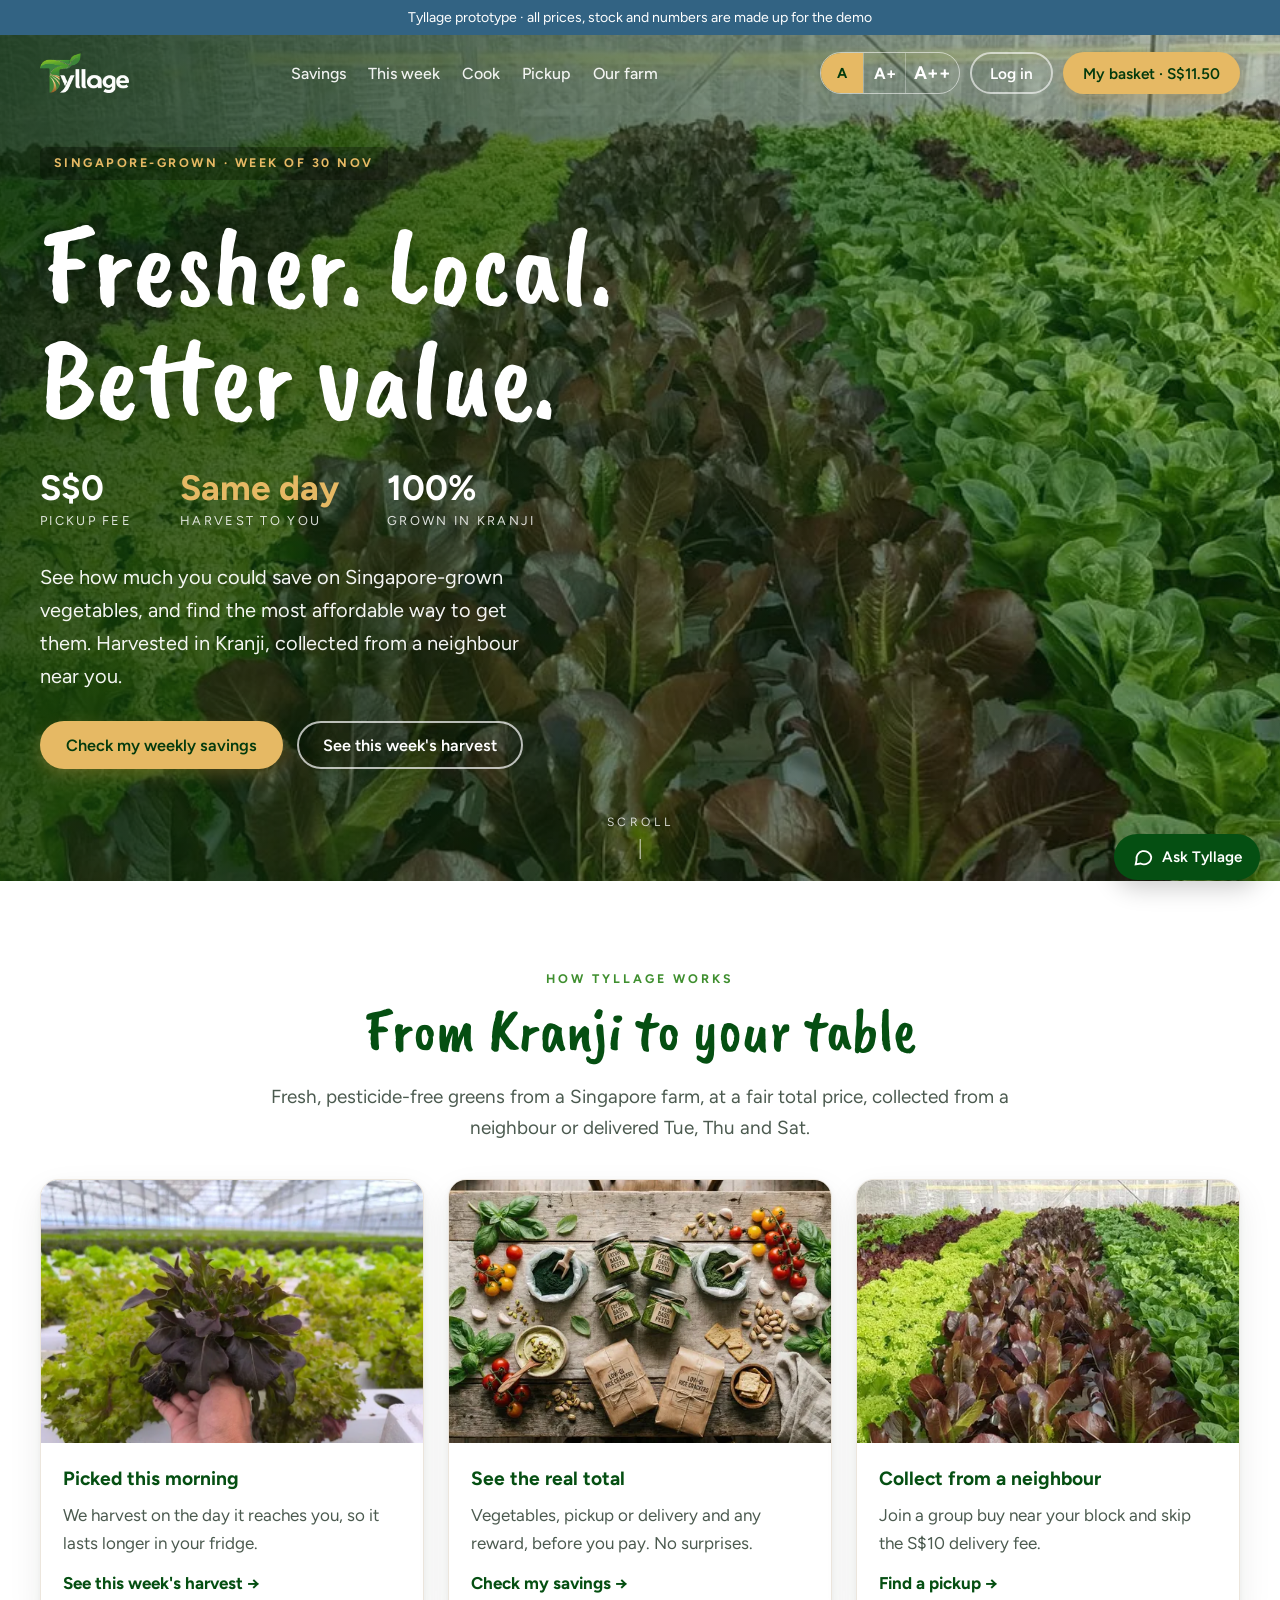
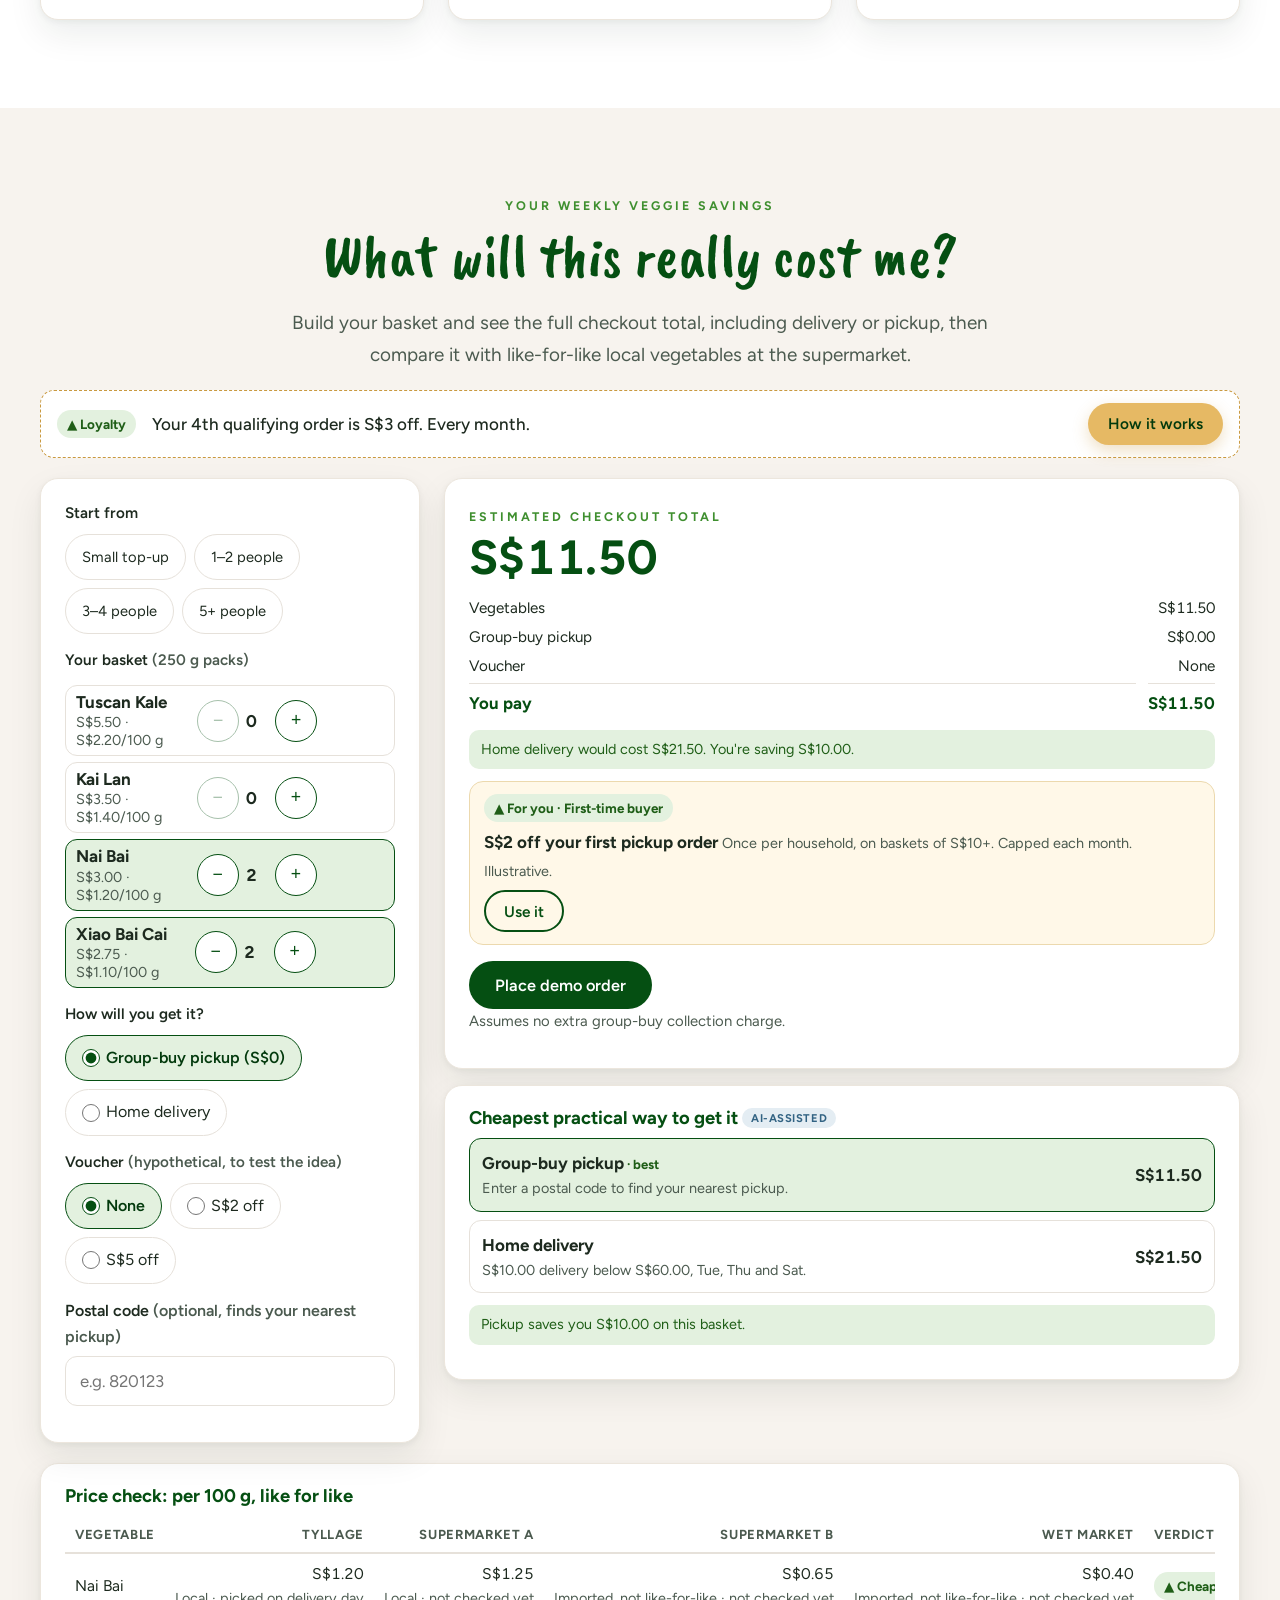
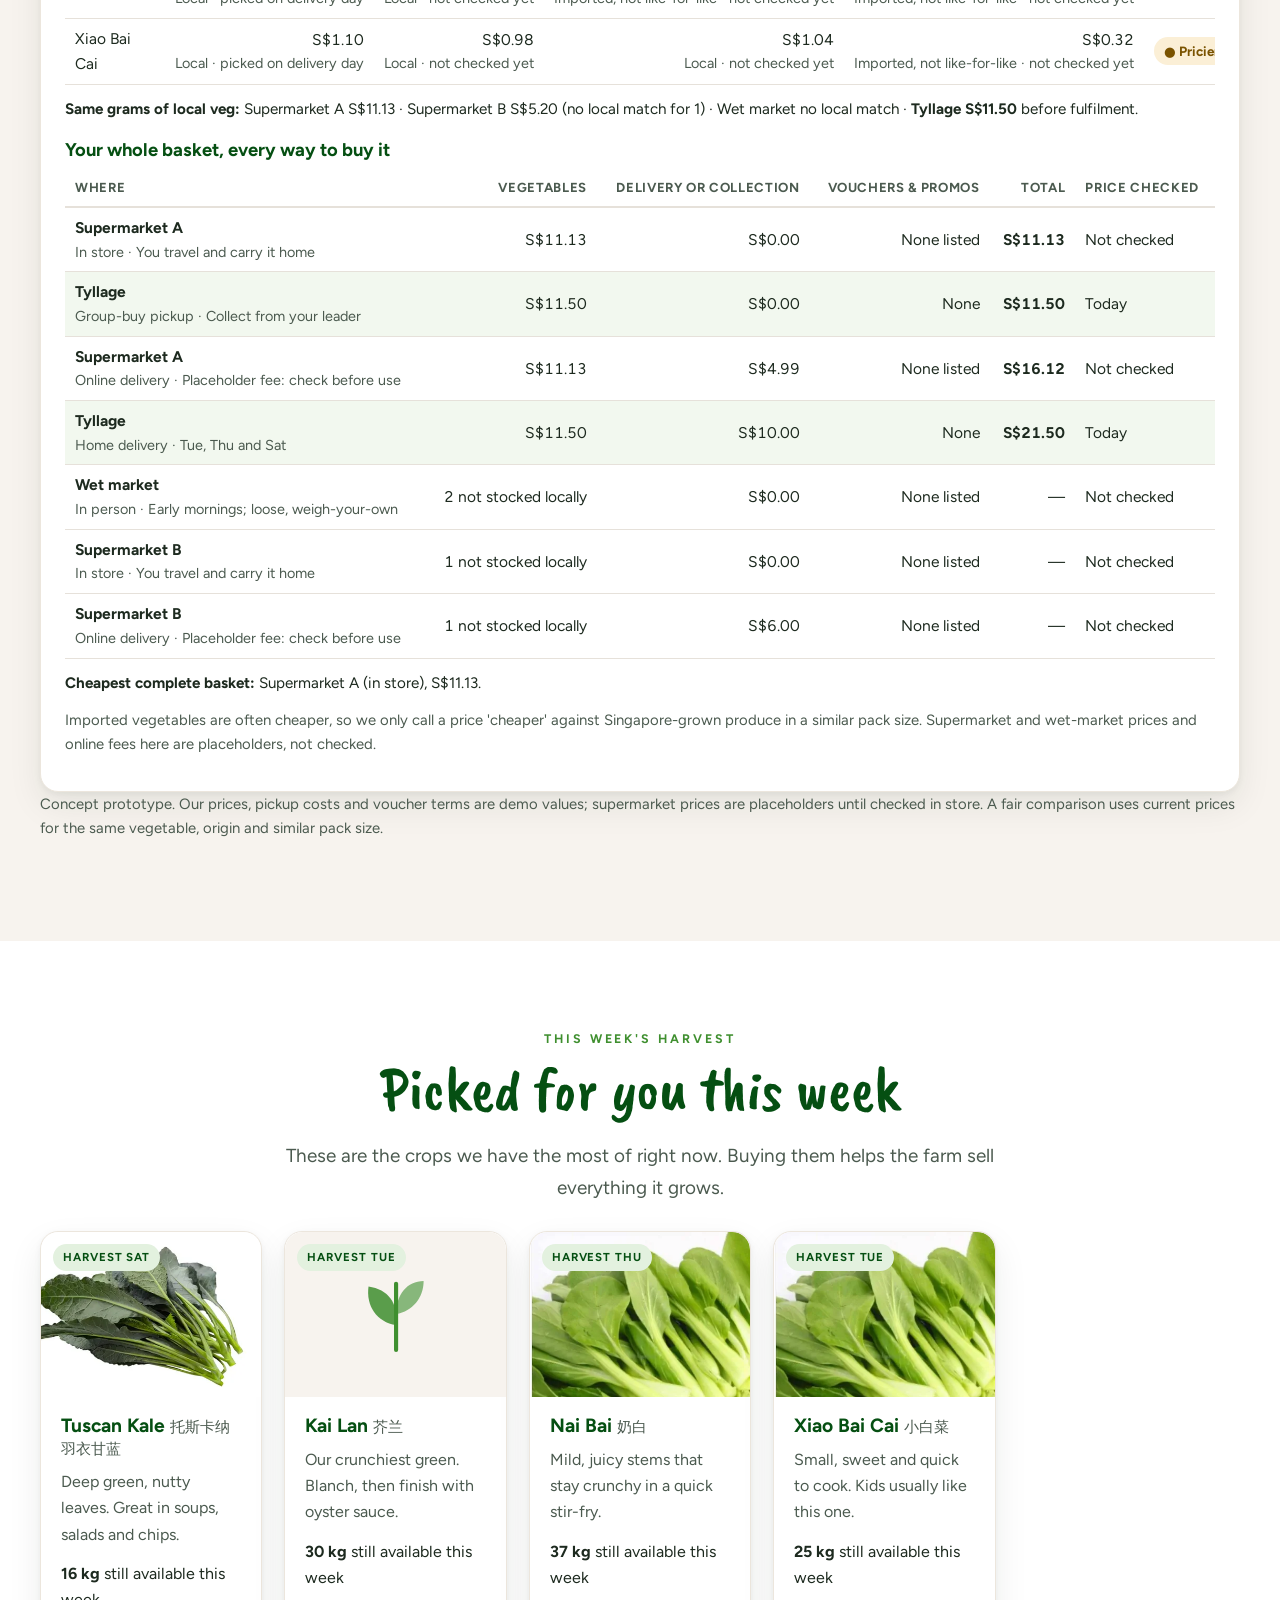
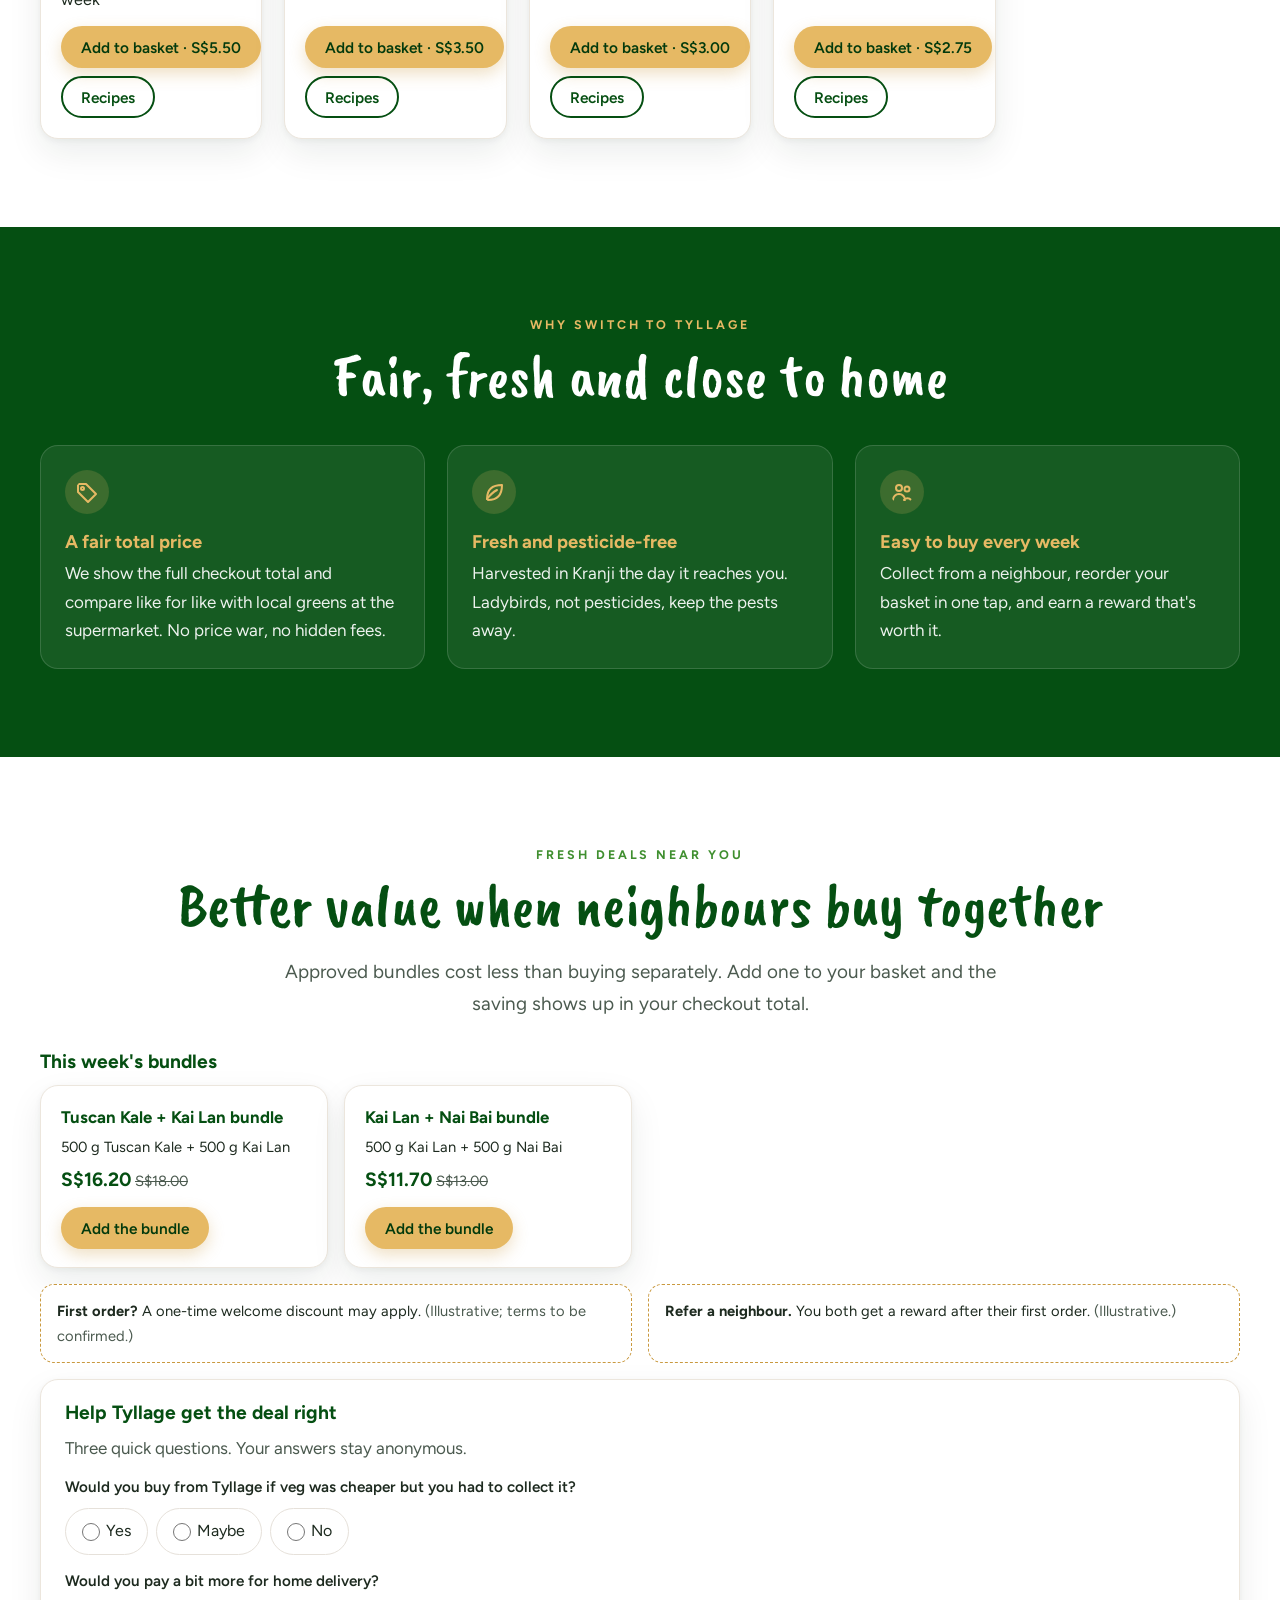
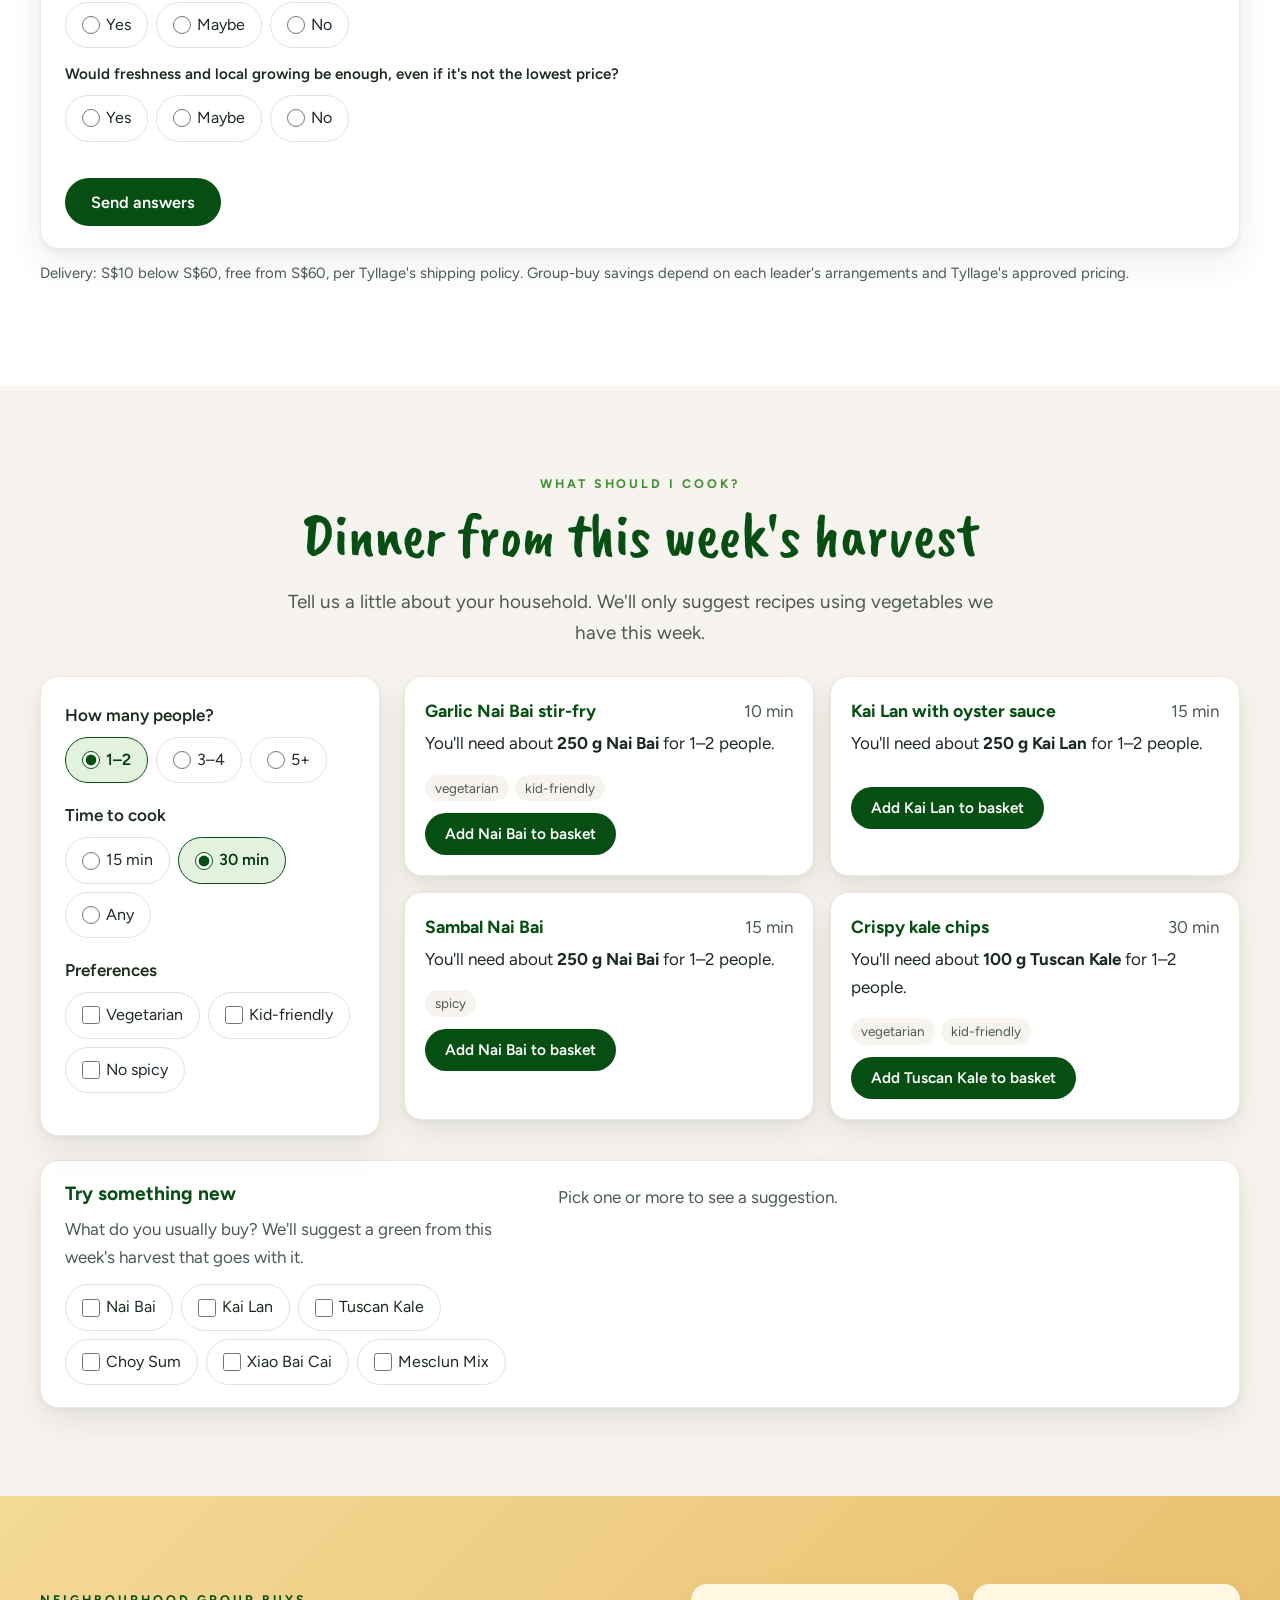
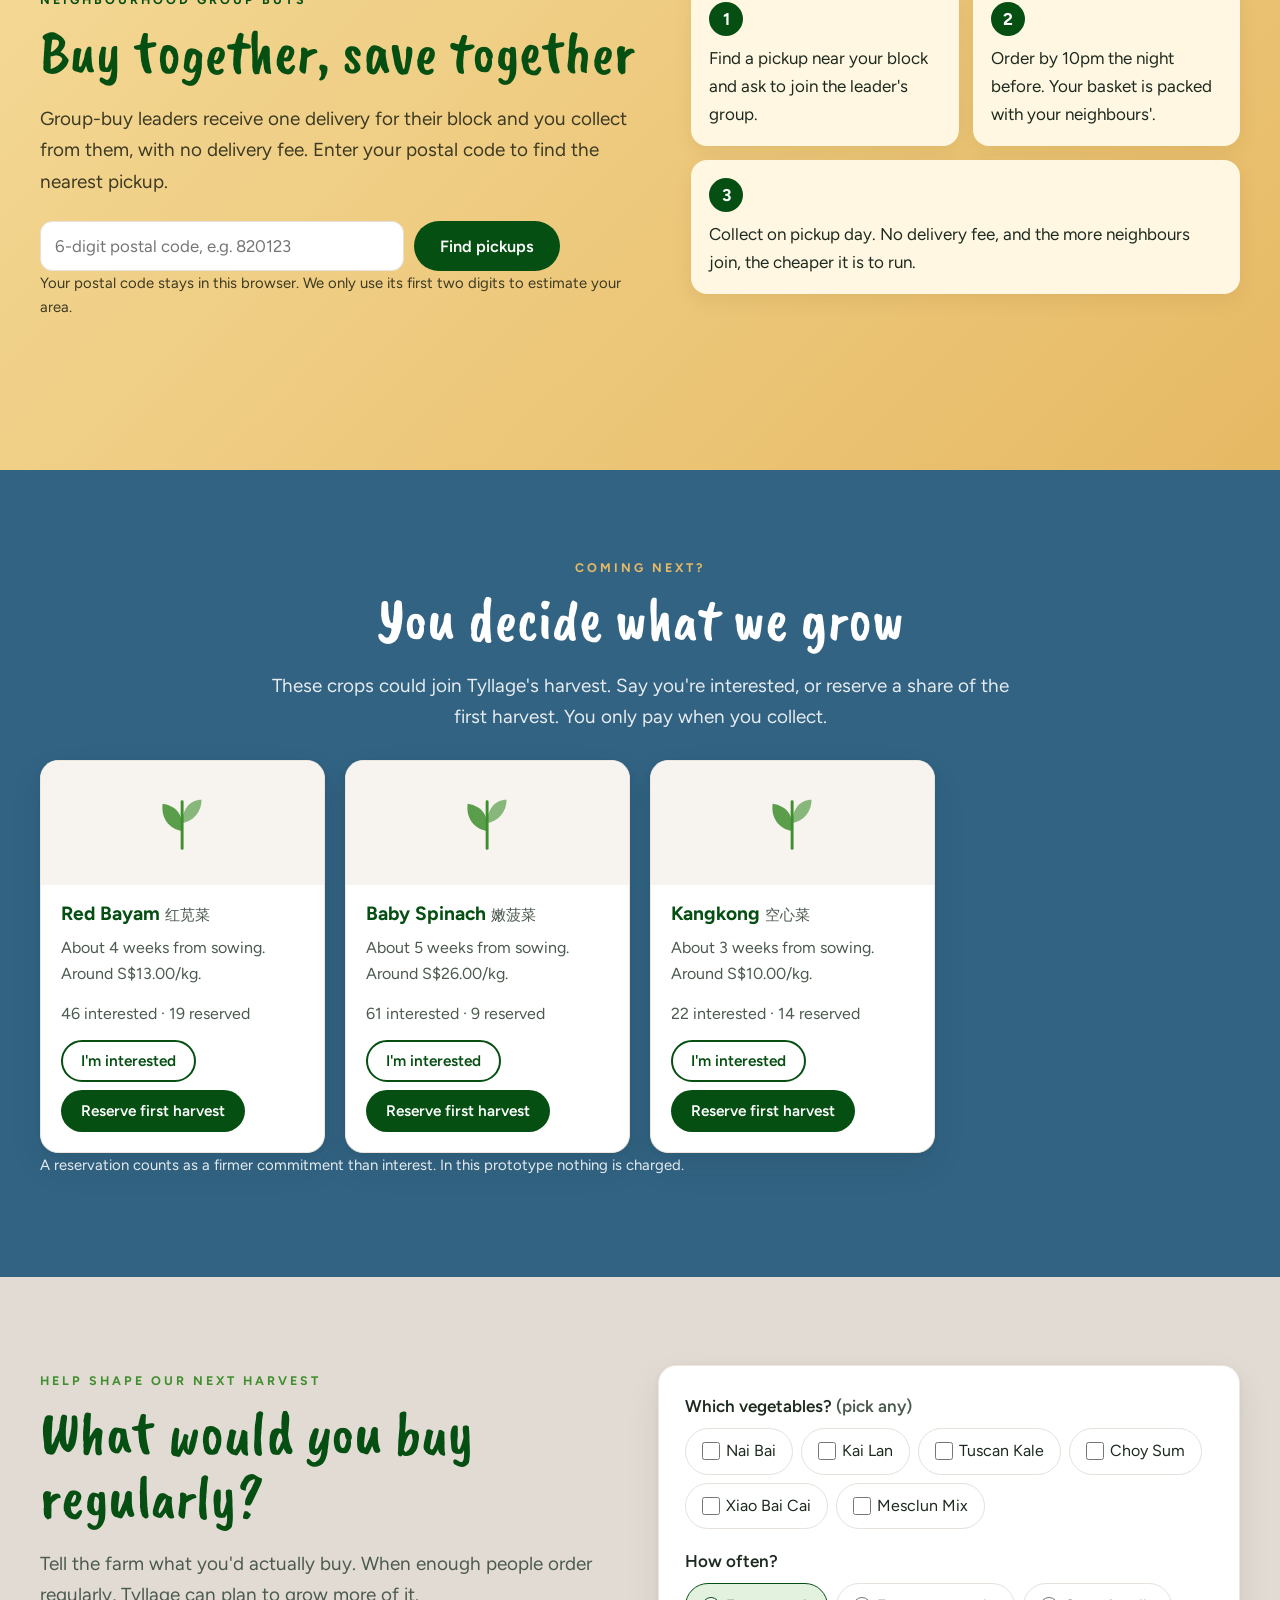
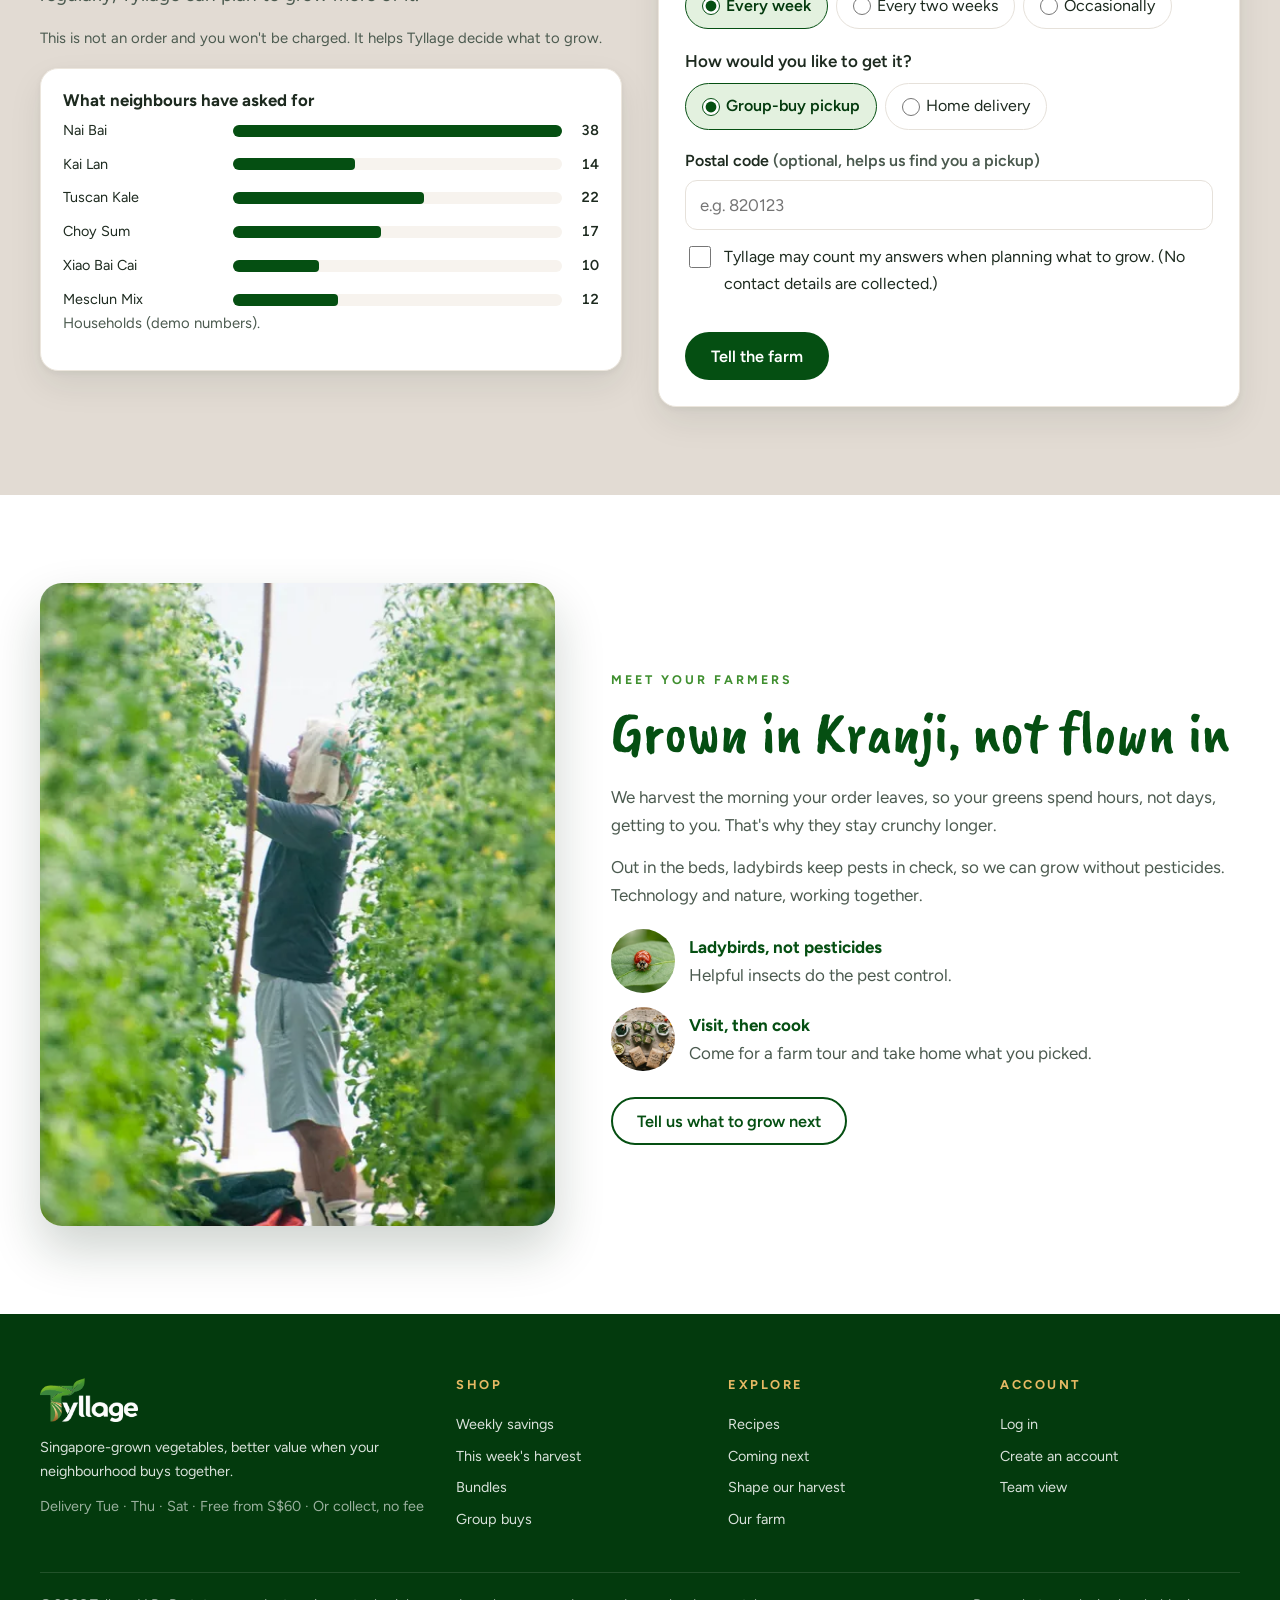
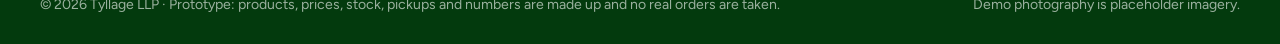
==== commit f0d4883d: "Add end-to-end Nai Bai scenario and whole-basket comparison - Team view opens on a guided five-step " ====
--- a/index.html
+++ b/index.html
@@ -386,6 +386,7 @@
   <script src="js/insights.js"></script>
   <script src="js/value.js"></script>
   <script src="js/loop.js"></script>
+  <script src="js/scenario.js"></script>
   <script src="js/ui.js"></script>
   <script src="js/site.js"></script>
 </body>
--- a/css/style.css
+++ b/css/style.css
@@ -835,3 +835,20 @@
 .login-art .login-logo-white img { height: 44px; width: auto; }
 .login-art { justify-content: space-between; }
 .site section.hero > .container > .eyebrow { display: inline-block; text-align: left; }
+
+/* ---------- Nai Bai scenario (team view) ---------- */
+.stepper { list-style: none; margin: 0; padding: 0; display: grid; grid-template-columns: repeat(5, minmax(0, 1fr)); gap: 8px; }
+.stepper li { display: flex; align-items: center; gap: 10px; background: var(--white); border: 1px solid var(--line); border-radius: 999px; padding: 8px 14px; font-weight: 600; color: var(--muted); font-size: .95rem; }
+.stepper li span { width: 28px; height: 28px; flex: none; border-radius: 50%; display: grid; place-items: center; background: var(--cream); color: var(--forest); font-weight: 700; }
+.stepper li.done { color: var(--forest); border-color: var(--forest); background: var(--good-bg); }
+.stepper li.done span { background: var(--forest); color: var(--white); }
+.scenario-step { border-left: 5px solid var(--line); }
+.scenario-step.done { border-left-color: var(--forest); }
+.step-head { display: flex; align-items: center; gap: 12px; }
+.step-num { width: 36px; height: 36px; border-radius: 50%; display: grid; place-items: center; background: var(--gold); color: var(--forest-dark); font-weight: 800; flex: none; }
+.scenario-step.done .step-num { background: var(--forest); color: var(--white); }
+.real-note { background: var(--cream); border-radius: 12px; padding: 10px 14px; font-size: .9rem; margin: 0; }
+.scenario-step textarea { font-size: .95rem; }
+.compare-title { color: var(--forest); font-size: 1.1rem; margin-top: 18px; }
+.data-table tr.ours td { background: #f2f8ef; }
+@media (max-width: 860px) { .stepper { grid-template-columns: minmax(0, 1fr); } }
